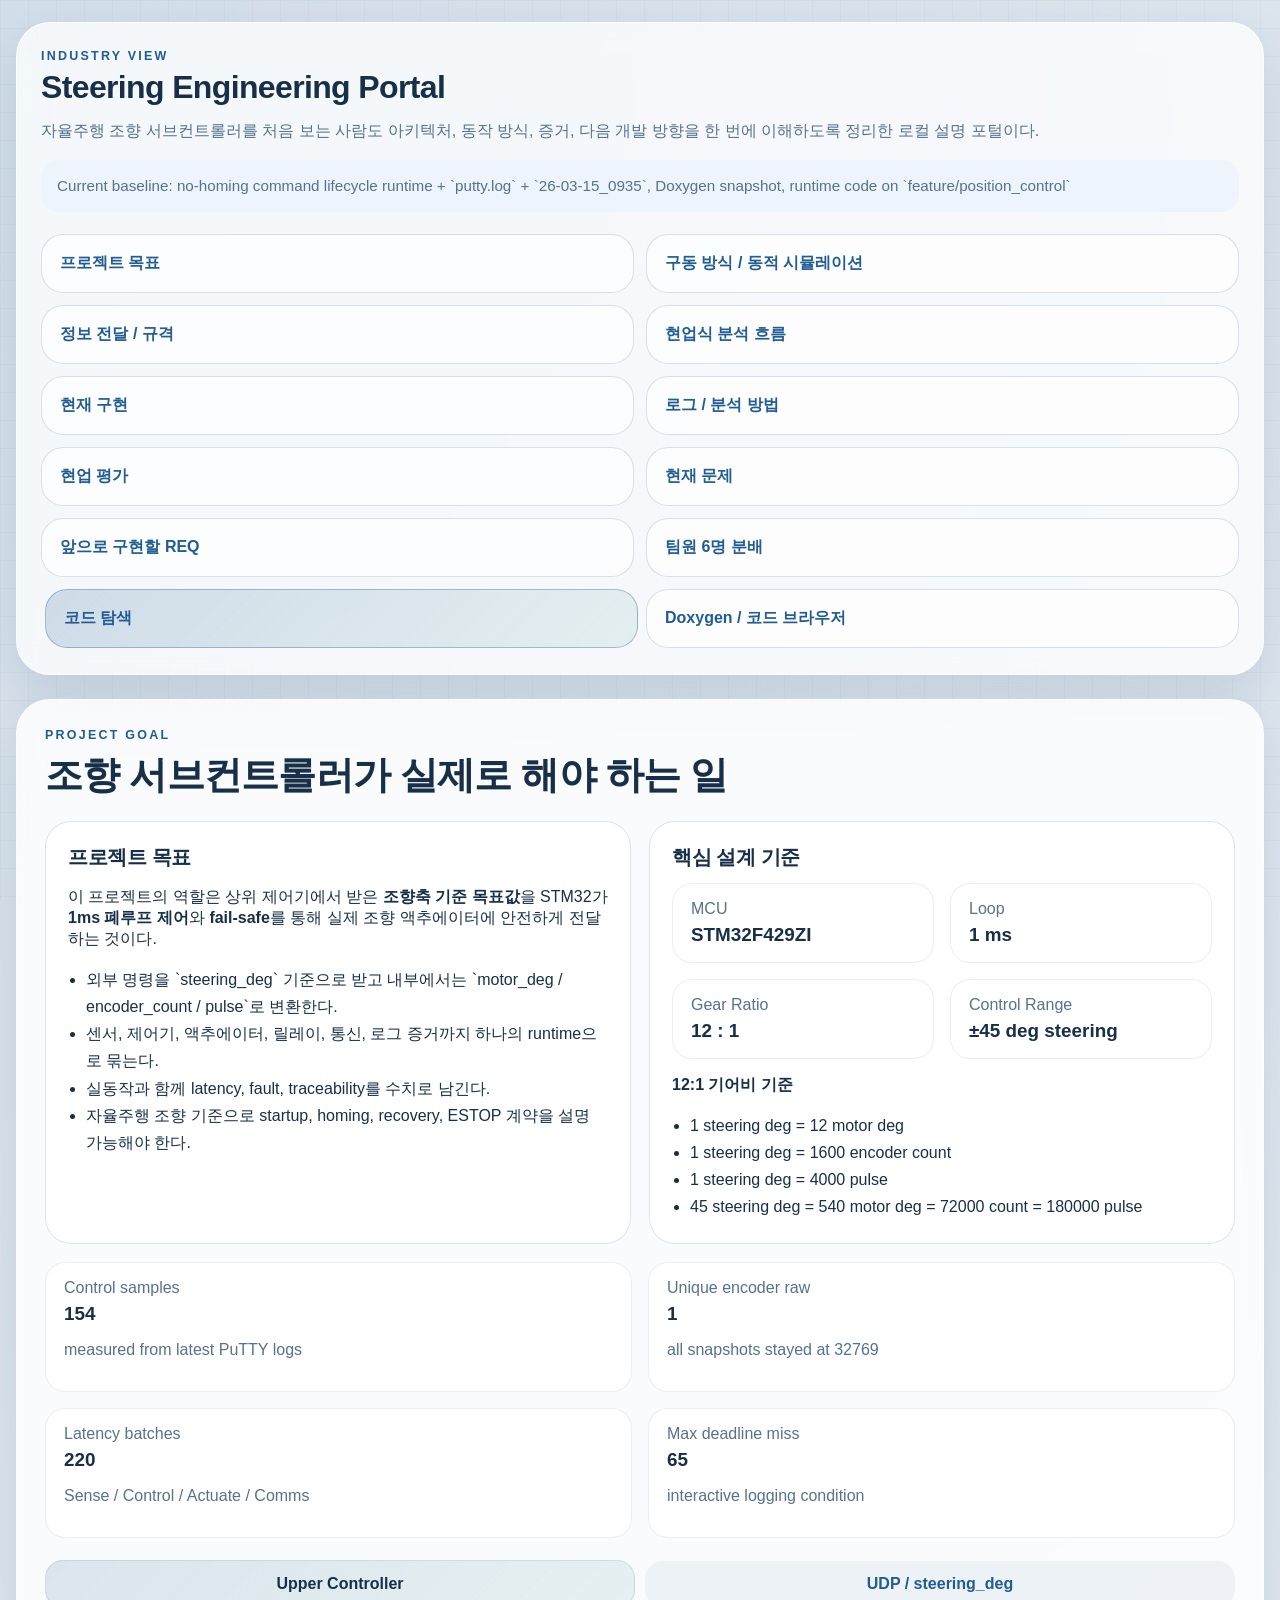
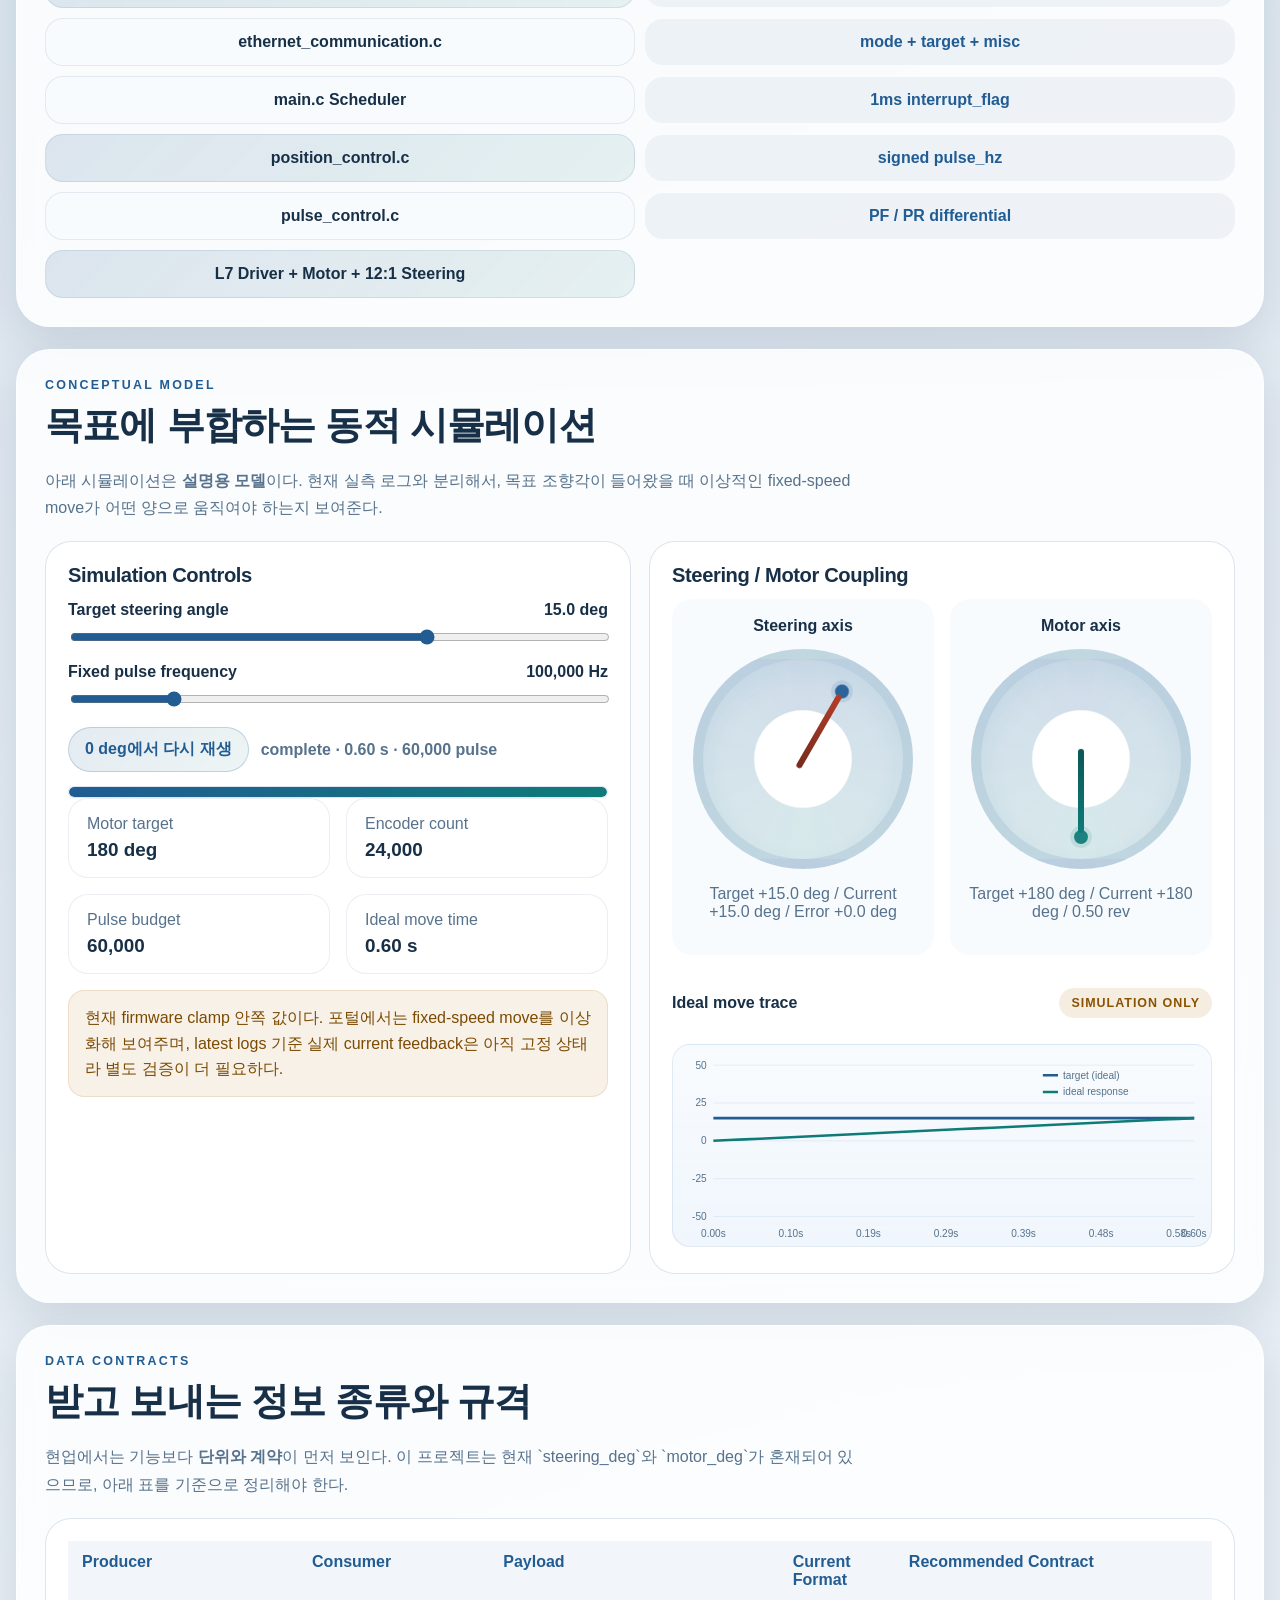
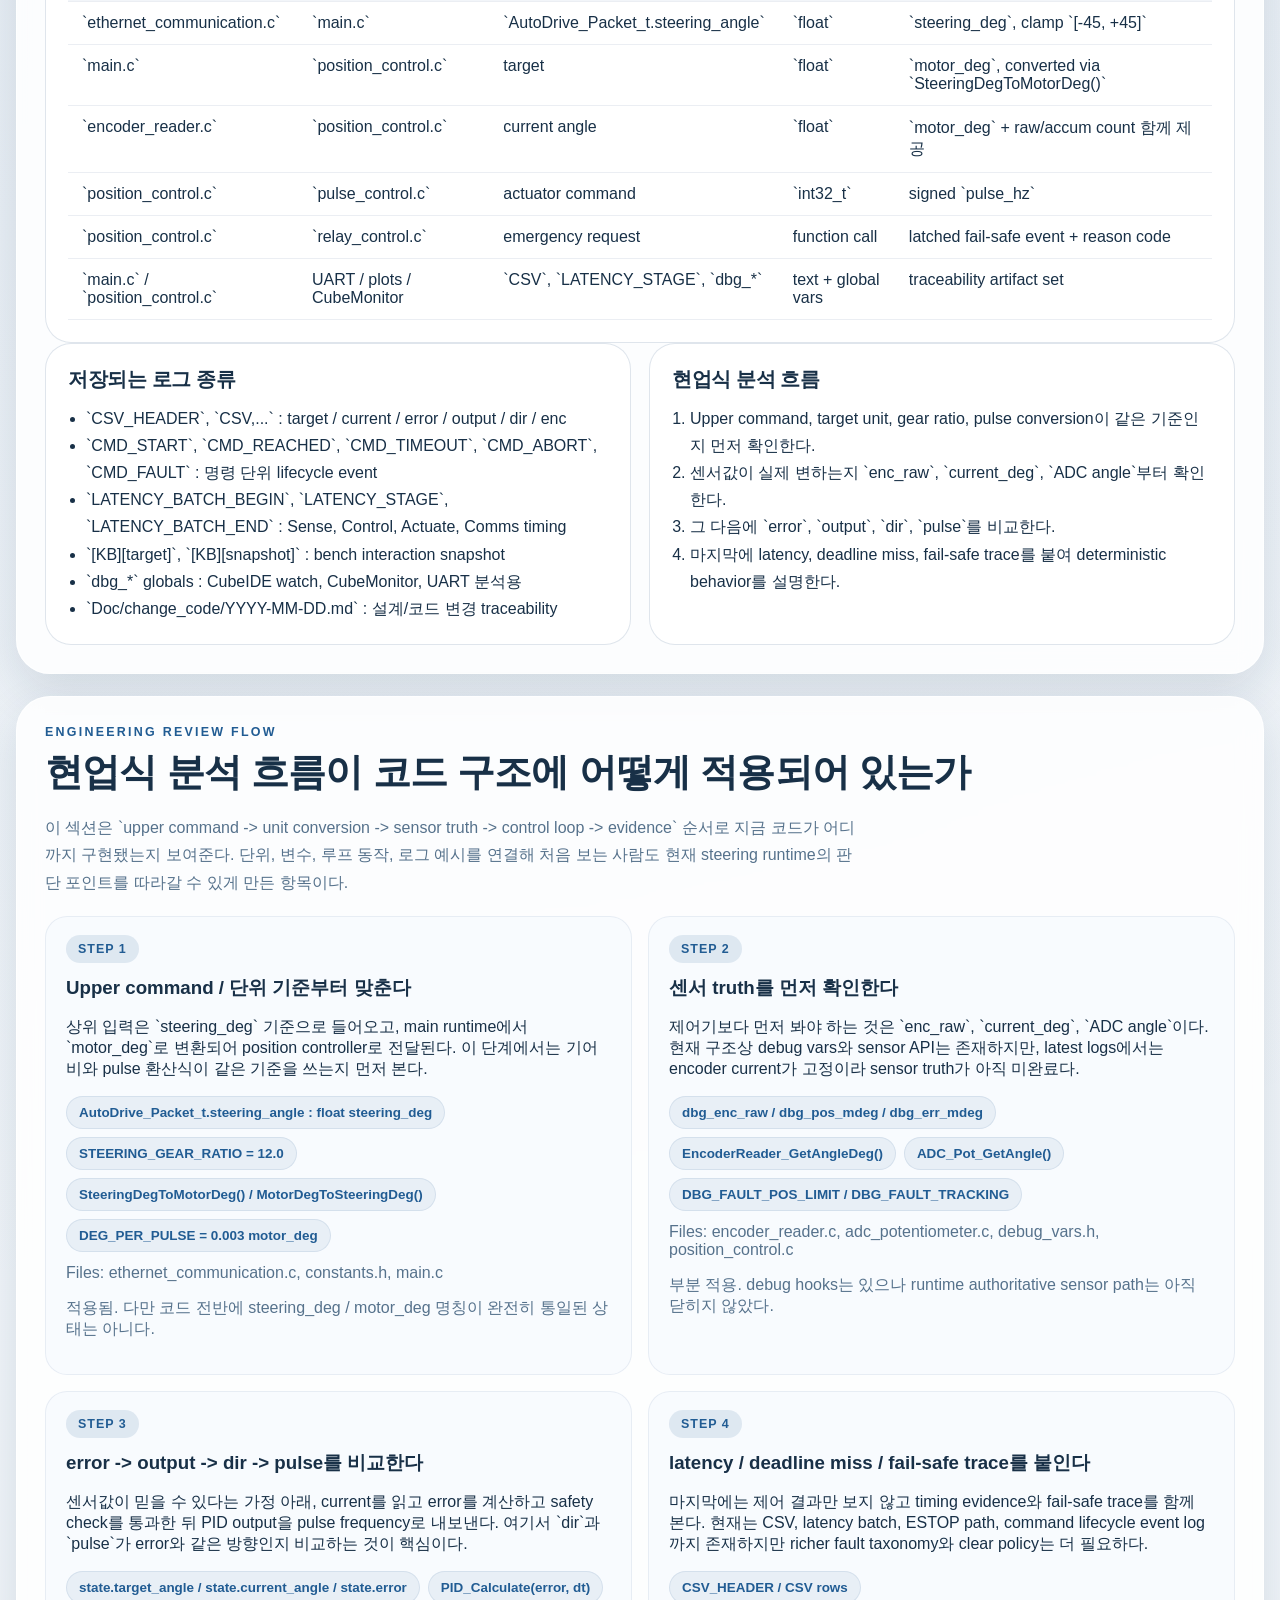
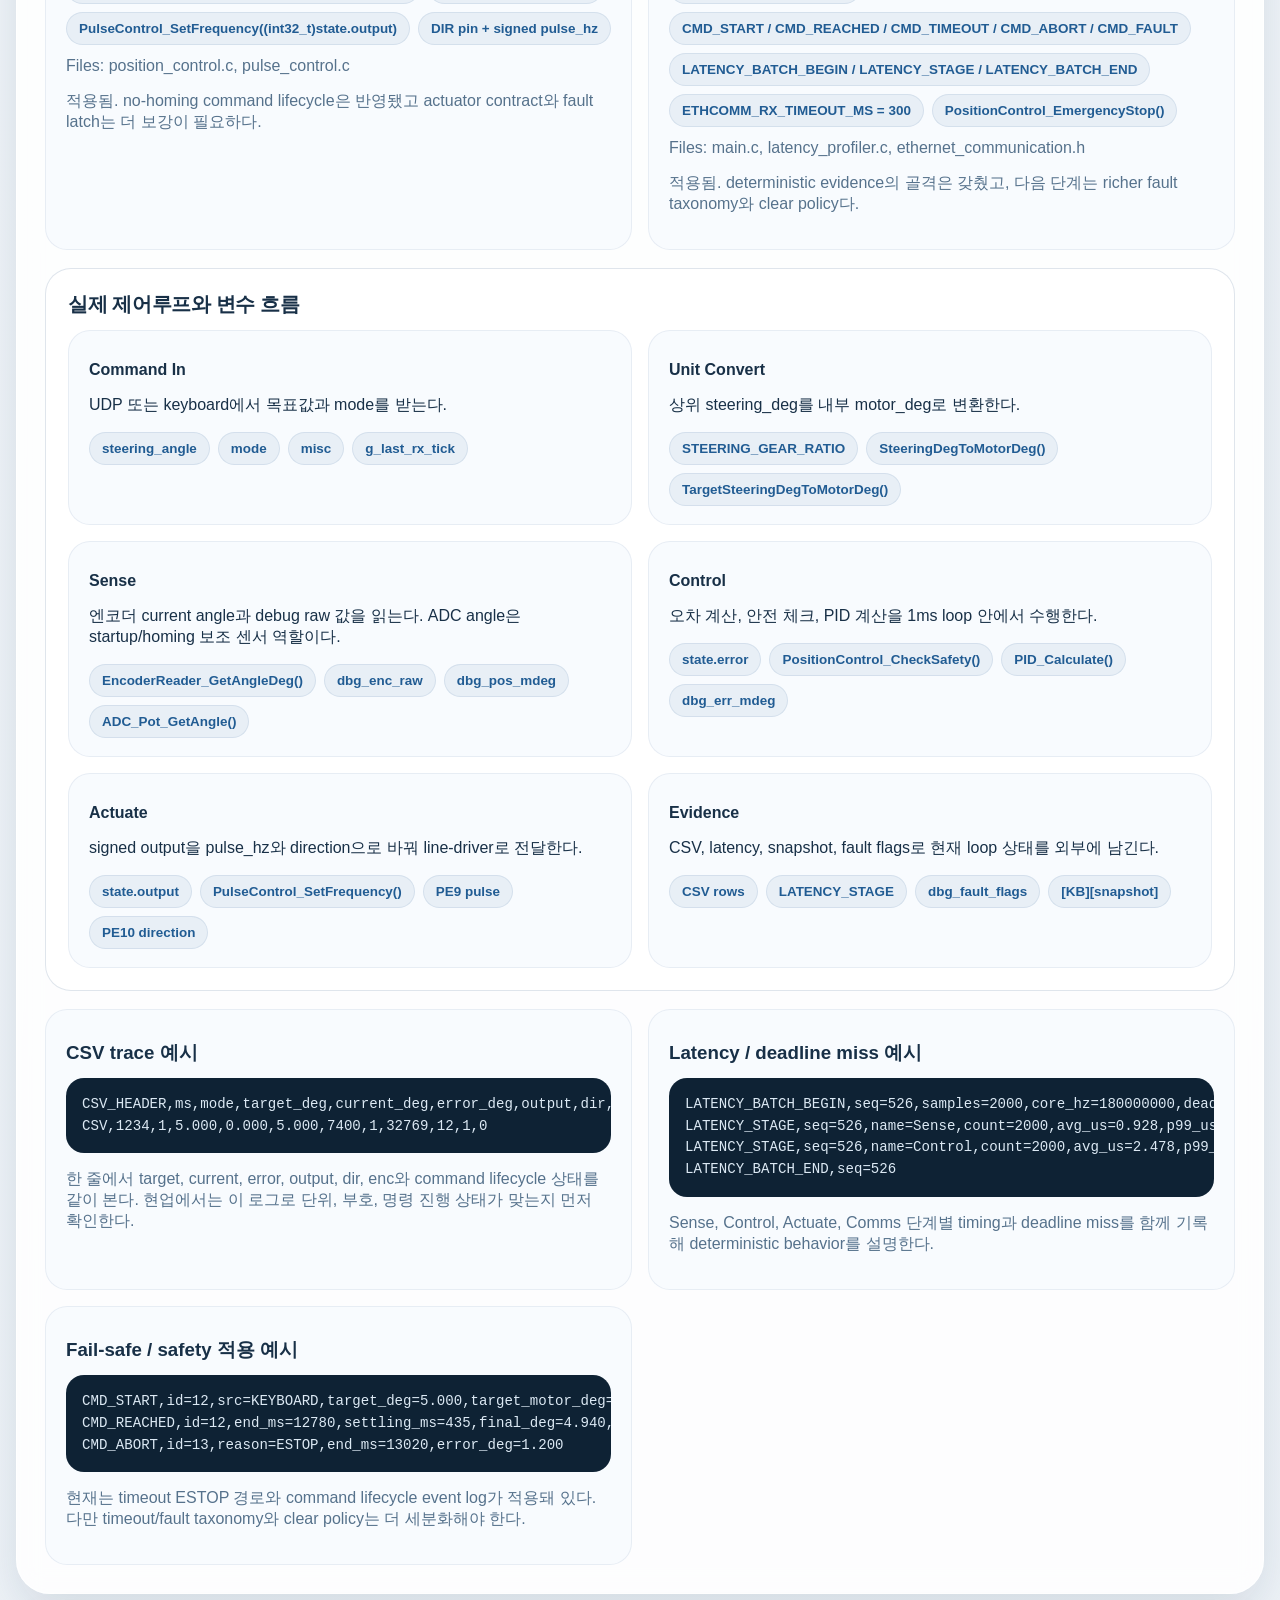
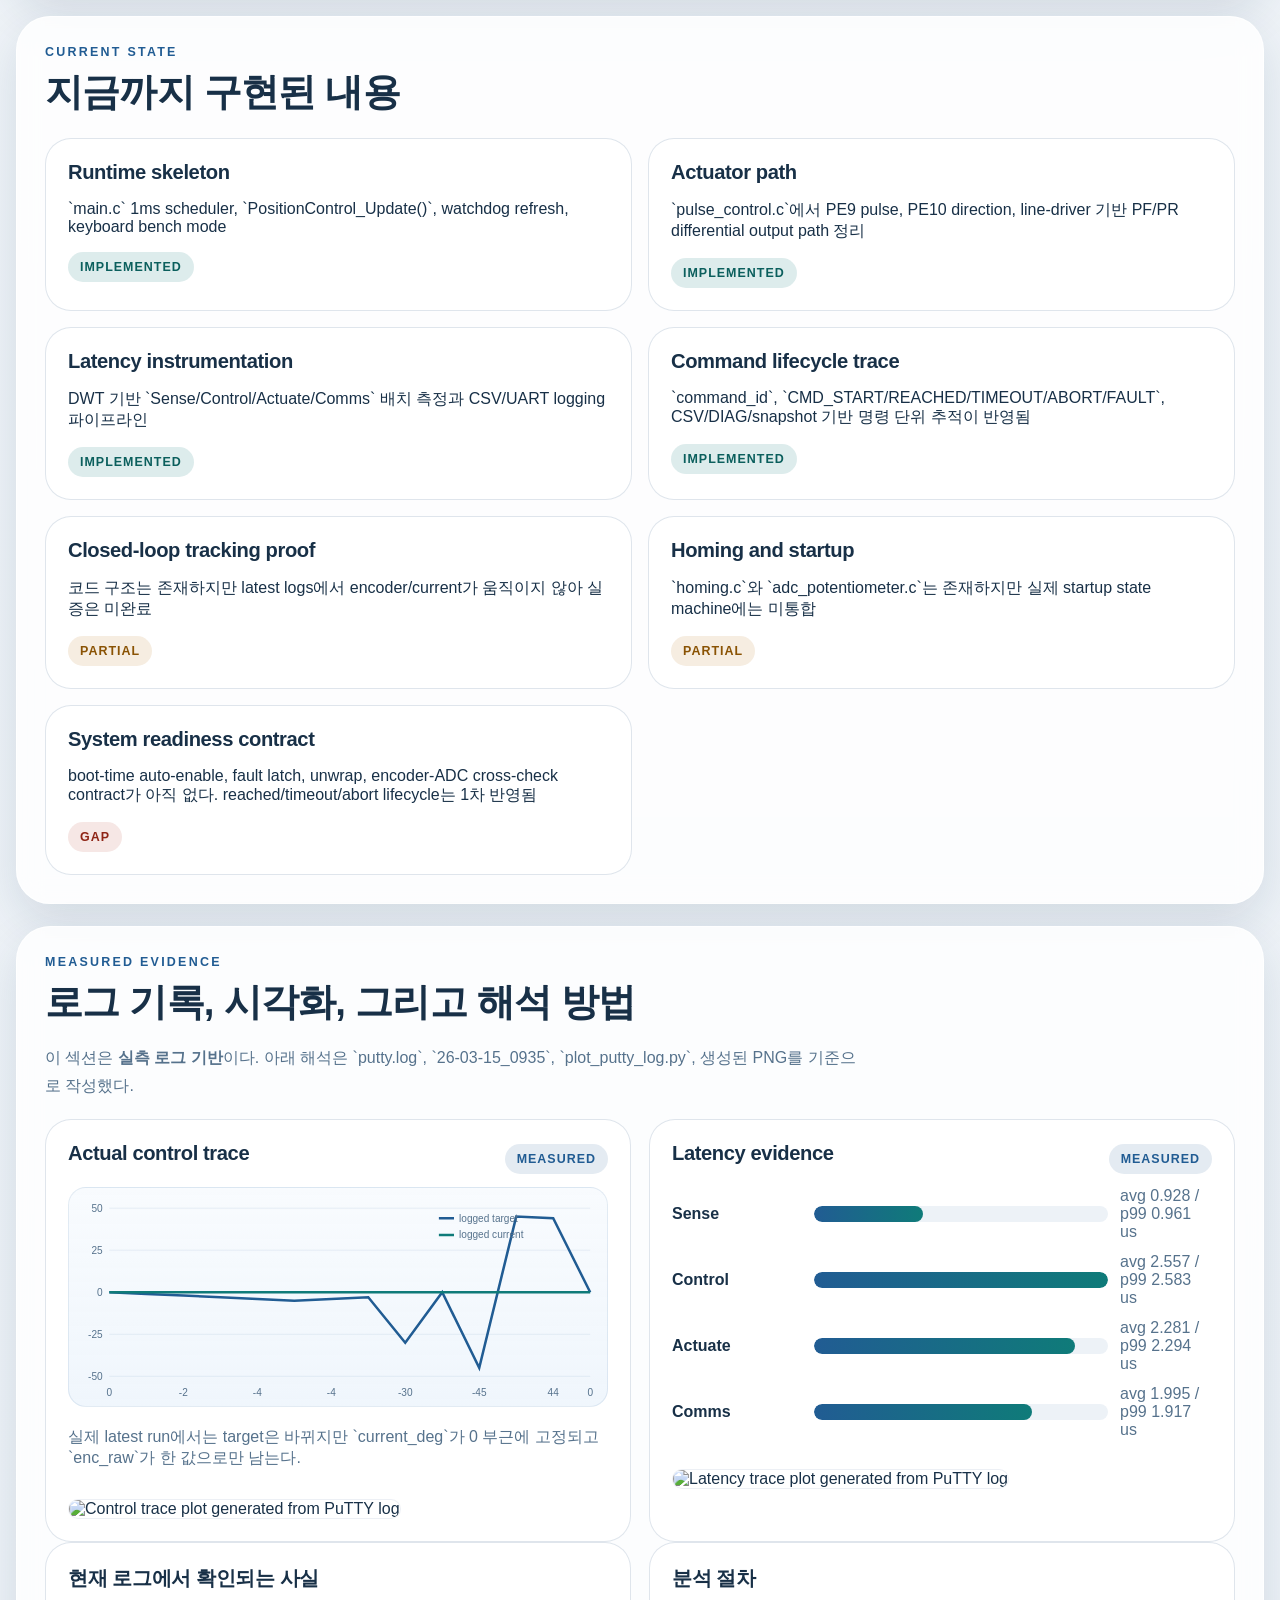
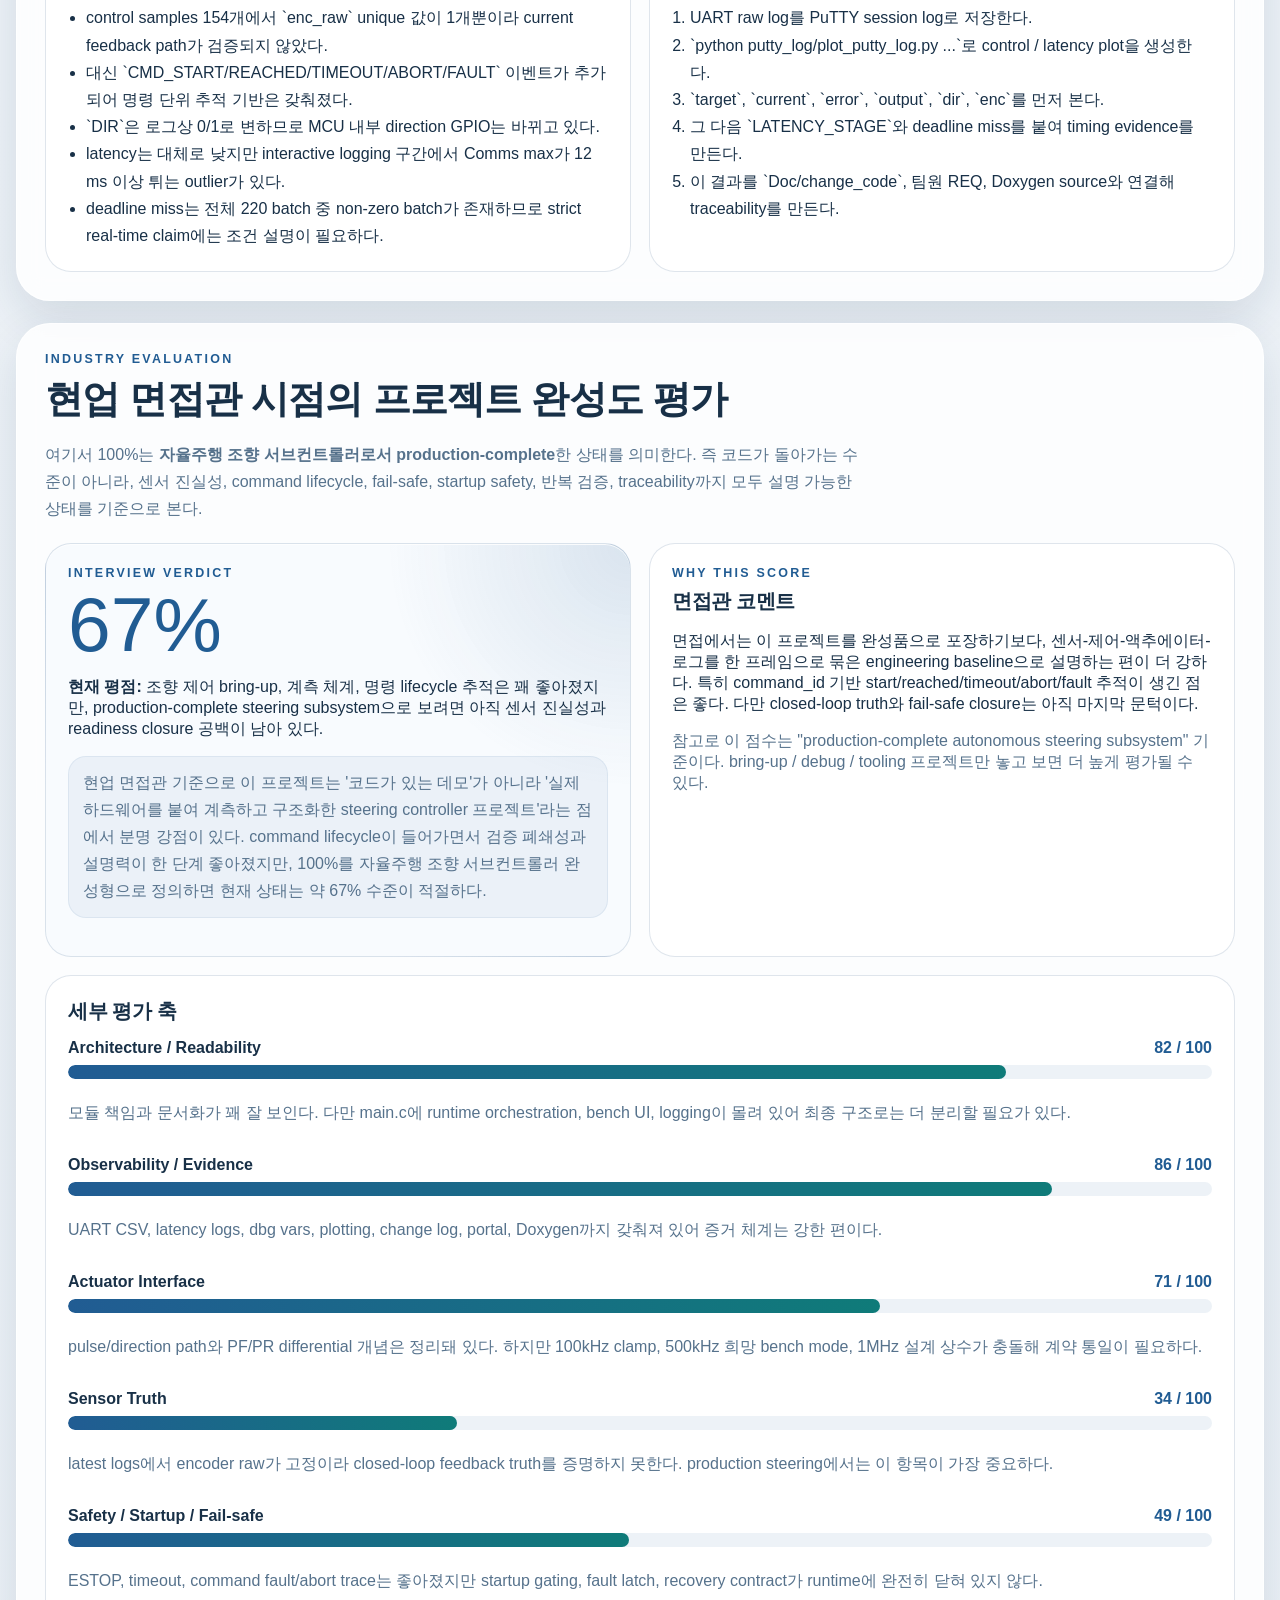
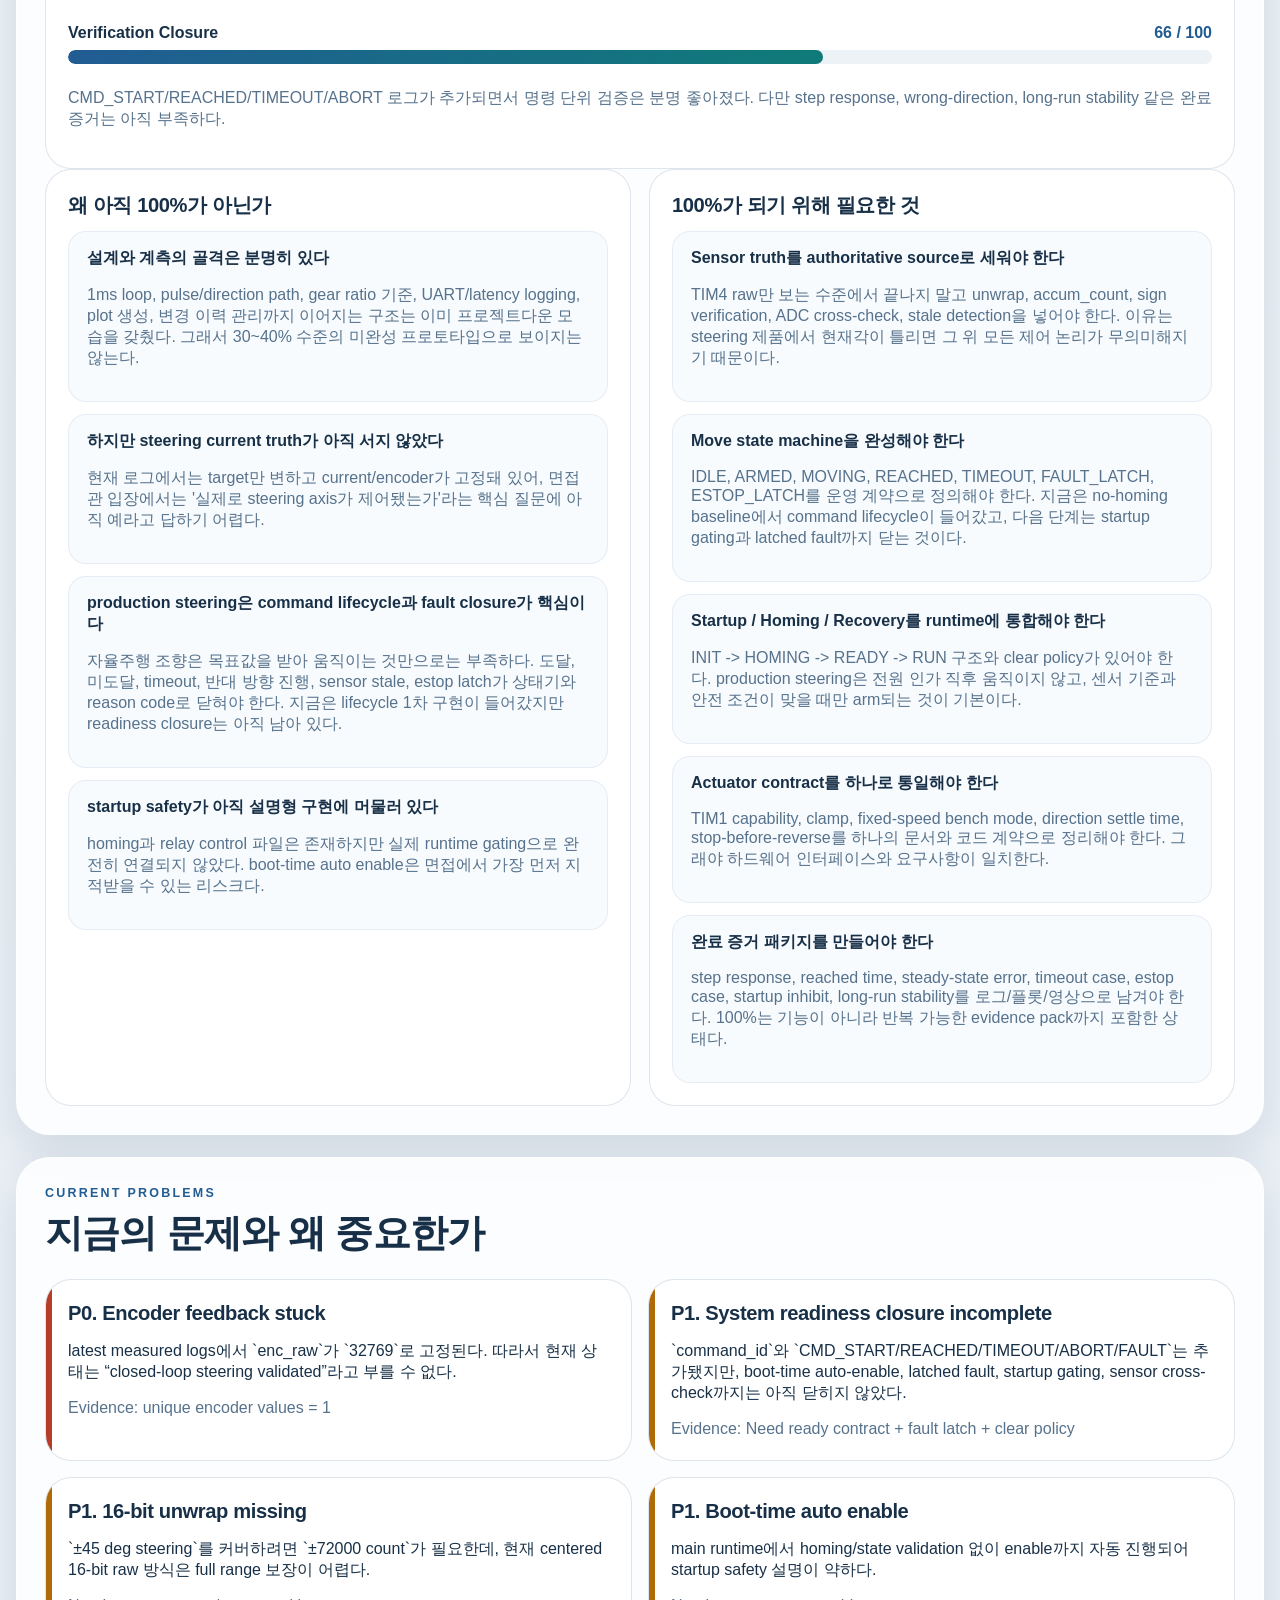
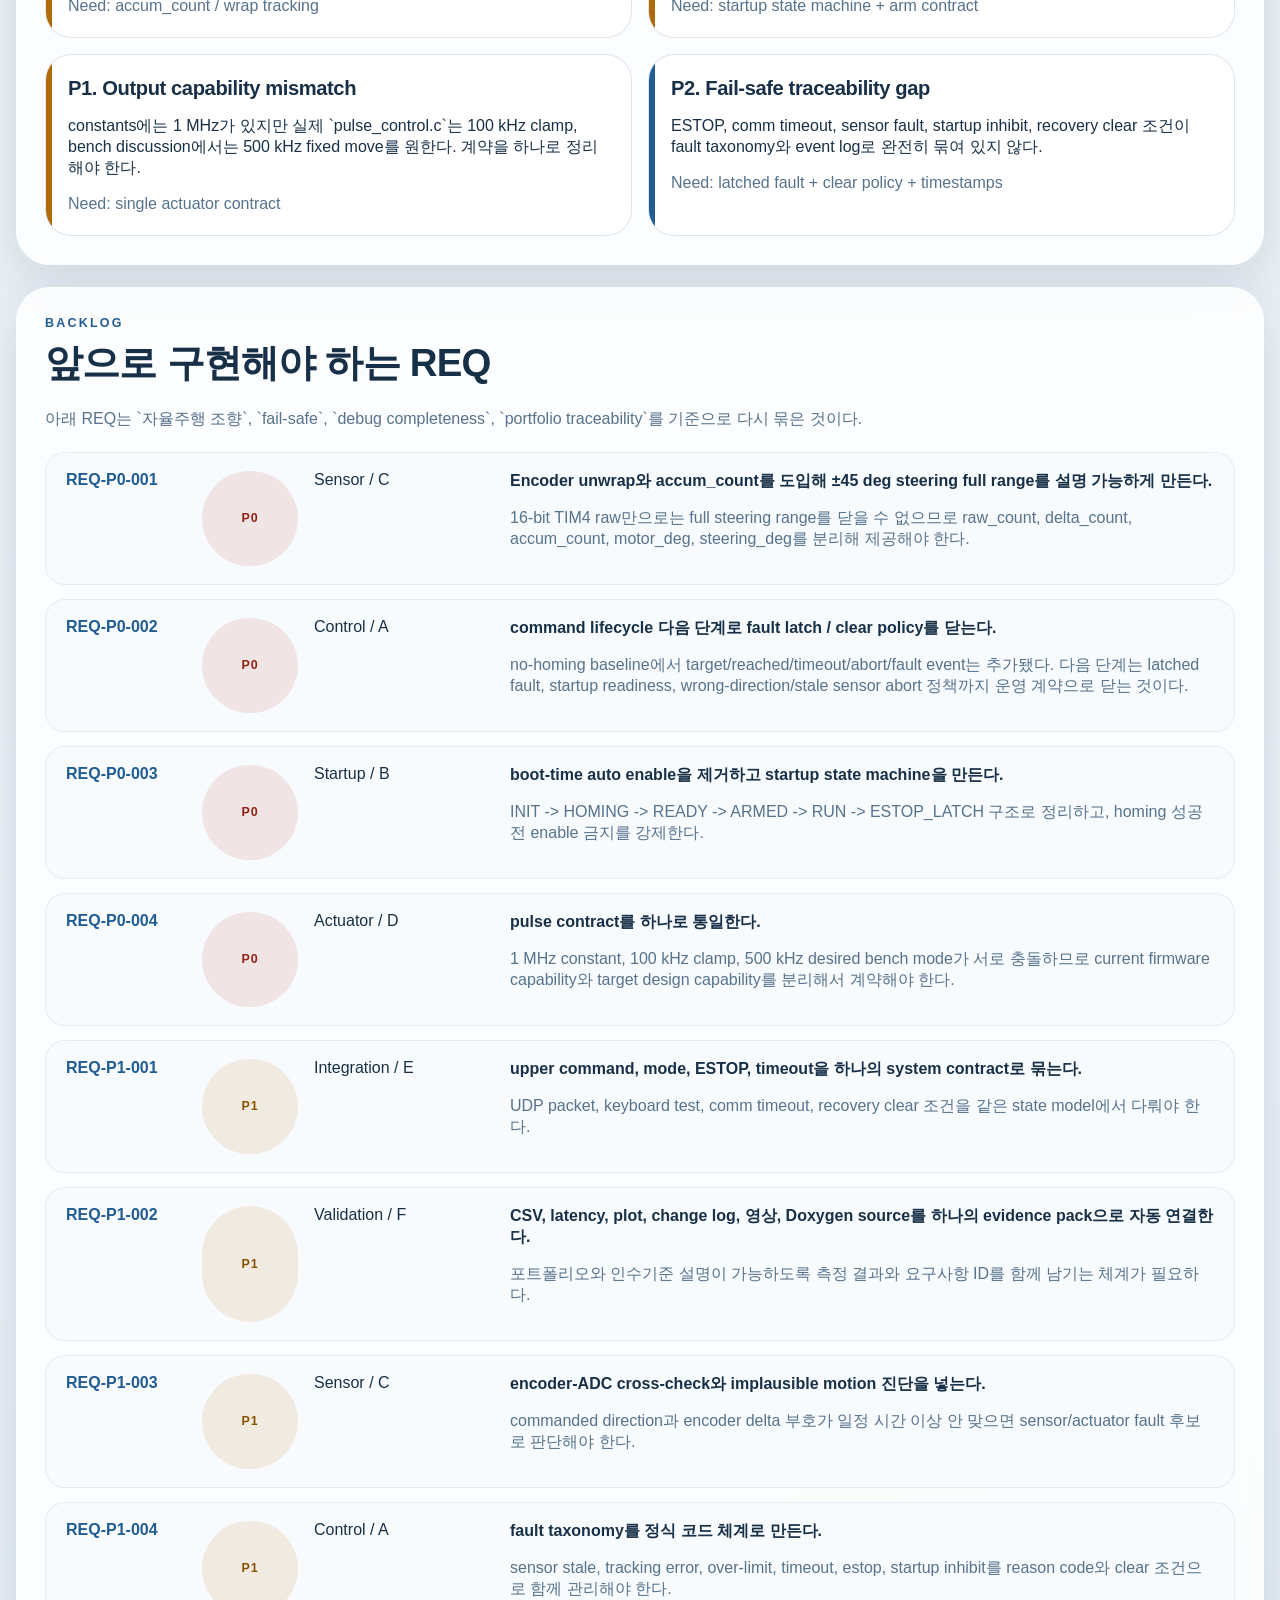
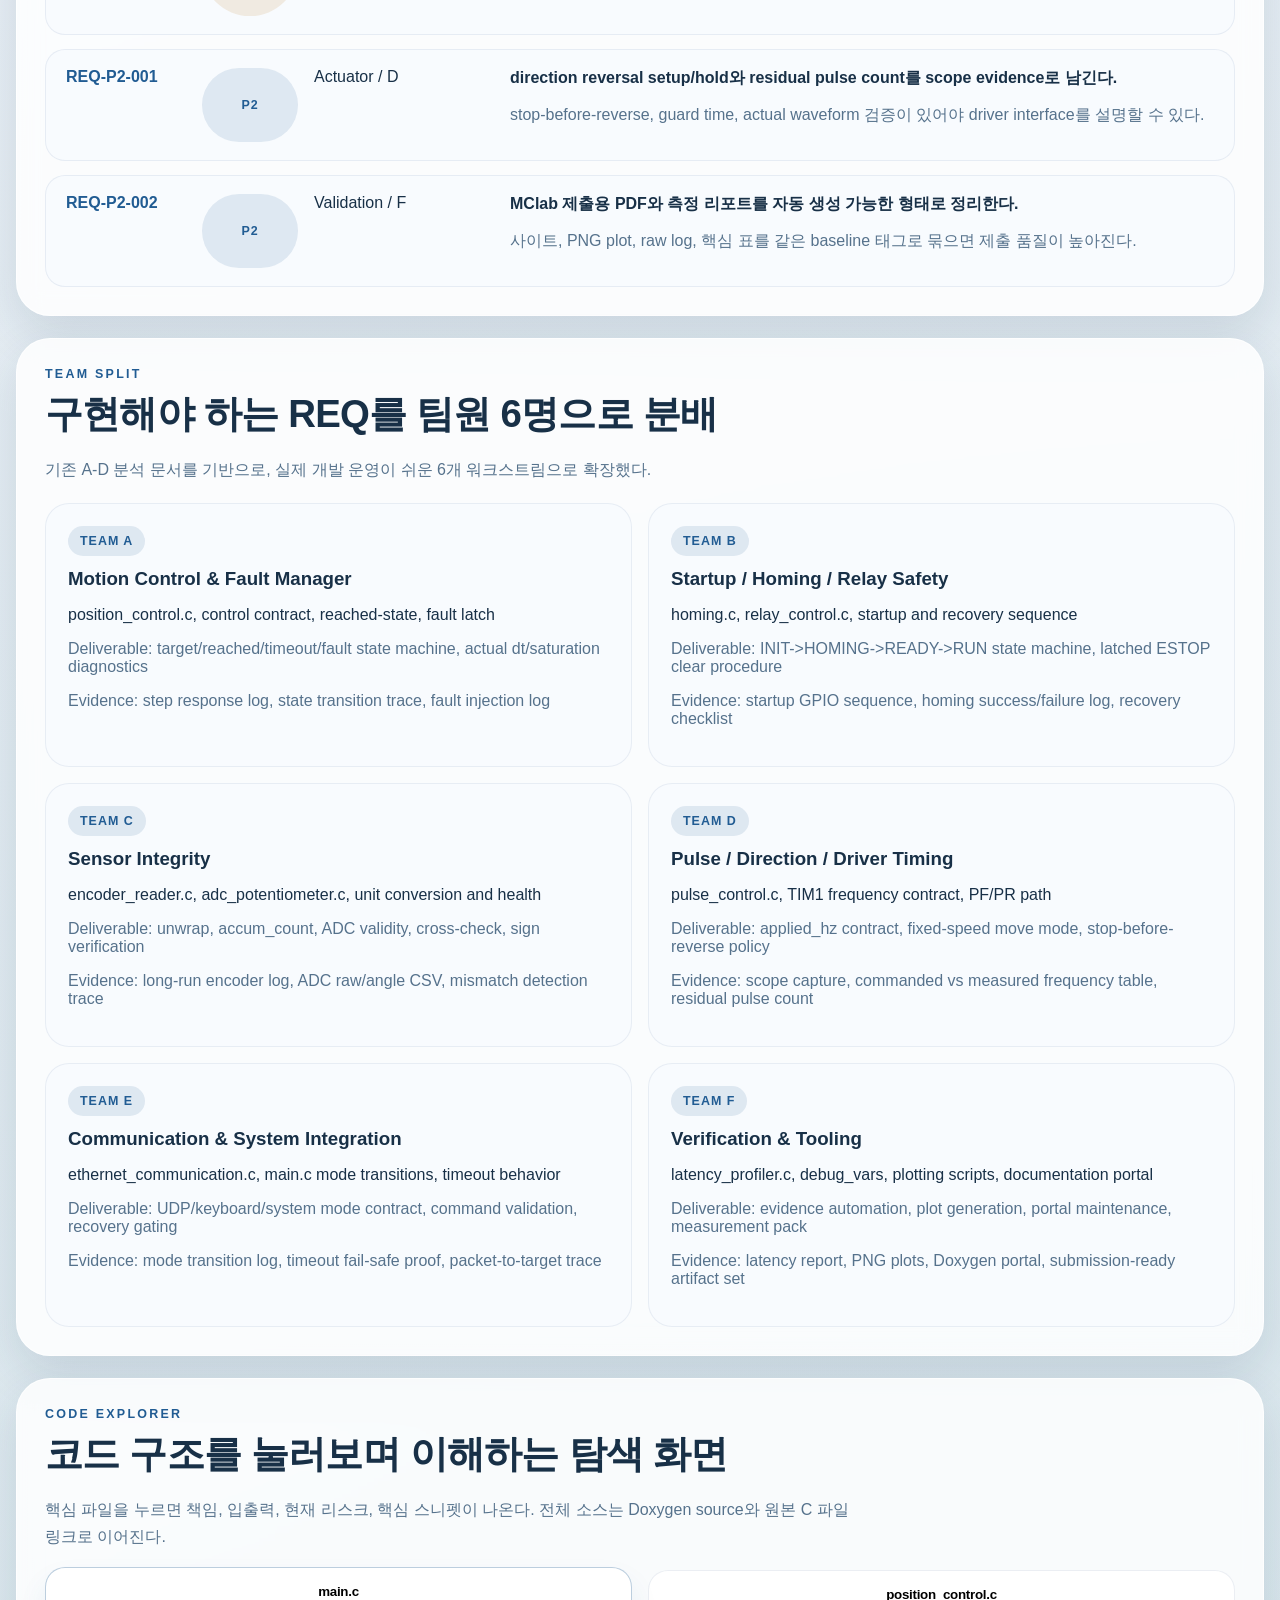
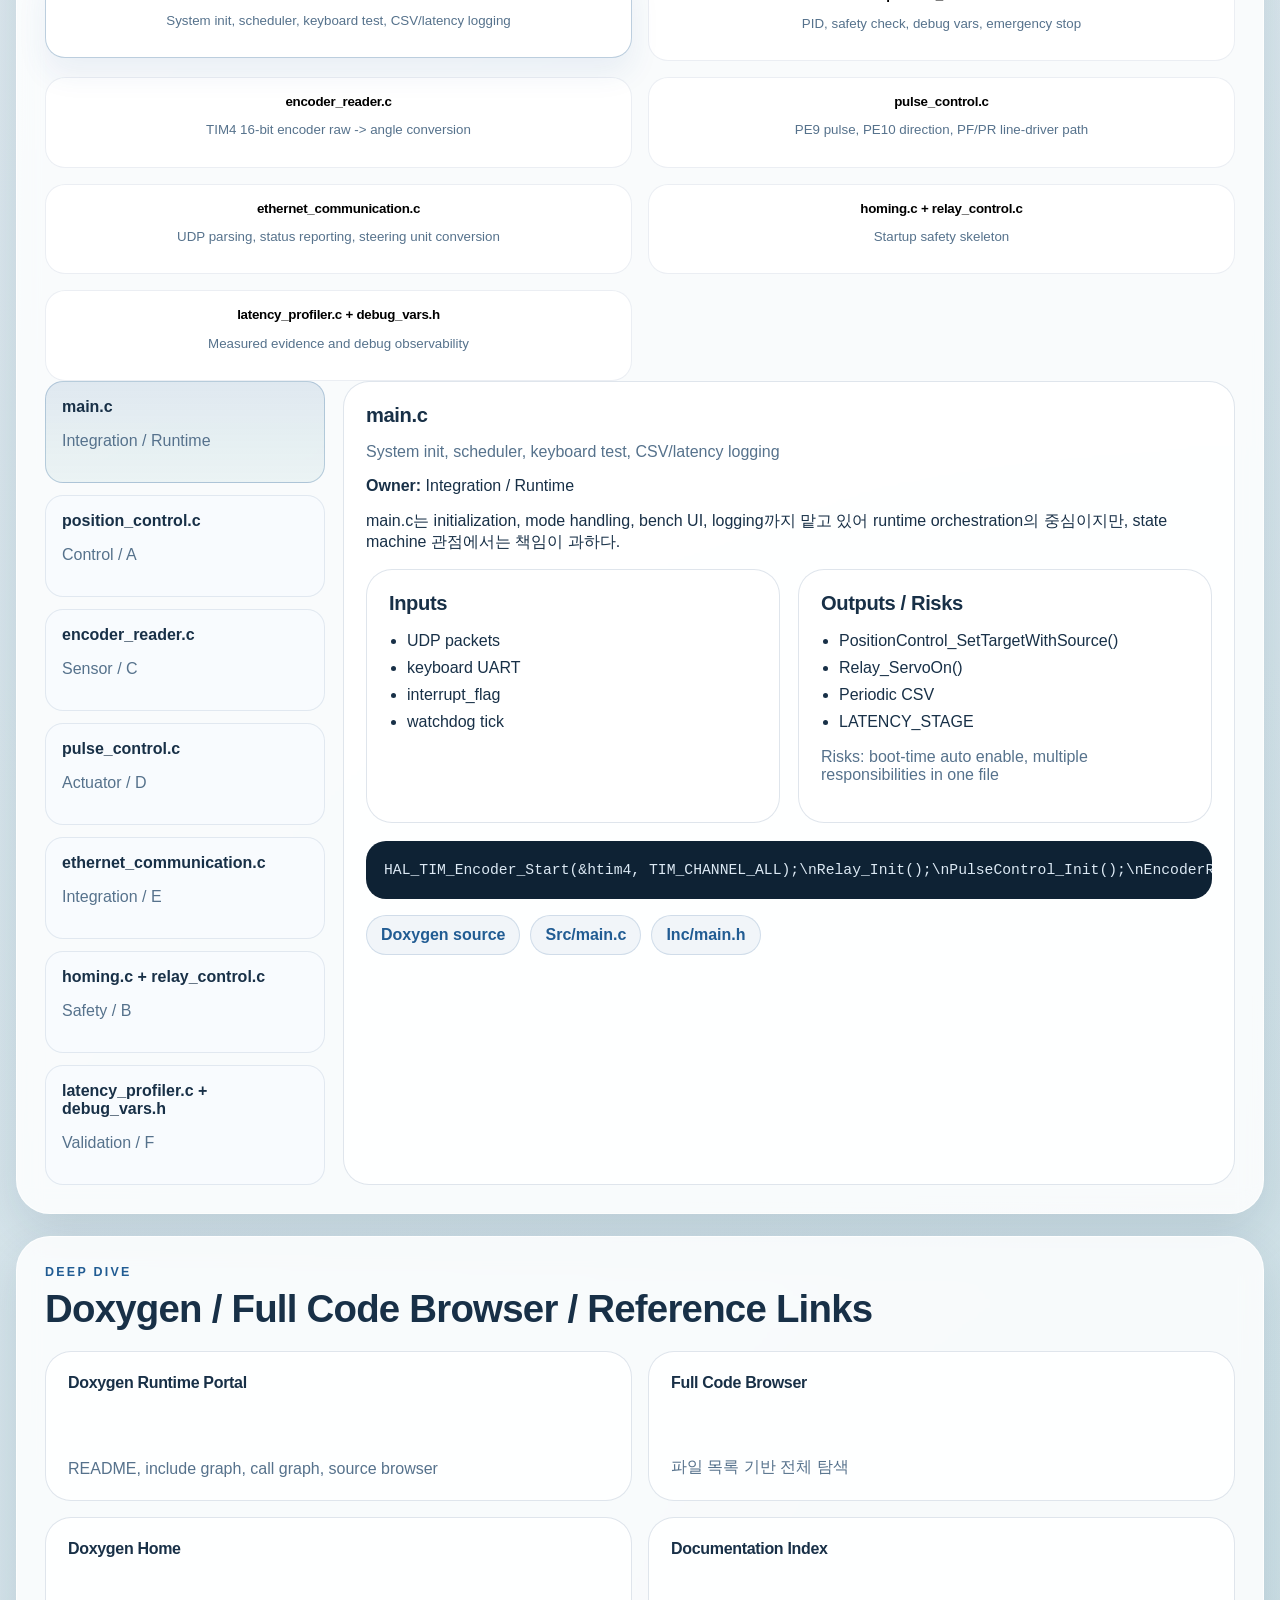
==== docs/steering_portal/index.html @ 31cfae7e "add : steering_portal" ====
<!DOCTYPE html>
<html lang="ko">
<head>
  <meta charset="UTF-8">
  <meta name="viewport" content="width=device-width, initial-scale=1.0">
  <title>Steering Engineering Portal</title>
  <link rel="stylesheet" href="styles.css">
</head>
<body>
  <div class="page-shell">
    <aside class="side-nav">
      <div class="brand-block">
        <p class="eyebrow">Industry View</p>
        <h1>Steering Engineering Portal</h1>
        <p class="brand-copy">
          자율주행 조향 서브컨트롤러를 처음 보는 사람도
          아키텍처, 동작 방식, 증거, 다음 개발 방향을 한 번에 이해하도록 정리한 로컬 설명 포털이다.
        </p>
        <p class="baseline">
          Current baseline: no-homing command lifecycle runtime + `putty.log` + `26-03-15_0935`, Doxygen snapshot, runtime code on `feature/position_control`
        </p>
      </div>

      <nav class="nav-list">
        <button type="button" class="nav-link" data-target="overview">프로젝트 목표</button>
        <button type="button" class="nav-link" data-target="simulation">구동 방식 / 동적 시뮬레이션</button>
        <button type="button" class="nav-link" data-target="interfaces">정보 전달 / 규격</button>
        <button type="button" class="nav-link" data-target="analysisflow">현업식 분석 흐름</button>
        <button type="button" class="nav-link" data-target="implementation">현재 구현</button>
        <button type="button" class="nav-link" data-target="logs">로그 / 분석 방법</button>
        <button type="button" class="nav-link" data-target="evaluation">현업 평가</button>
        <button type="button" class="nav-link" data-target="issues">현재 문제</button>
        <button type="button" class="nav-link" data-target="reqs">앞으로 구현할 REQ</button>
        <button type="button" class="nav-link" data-target="team">팀원 6명 분배</button>
        <button type="button" class="nav-link" data-target="code">코드 탐색</button>
        <button type="button" class="nav-link" data-target="links">Doxygen / 코드 브라우저</button>
      </nav>
    </aside>

    <main class="content">
      <section id="overview" class="panel hero-panel">
        <div class="section-head">
          <p class="eyebrow">Project Goal</p>
          <h2>조향 서브컨트롤러가 실제로 해야 하는 일</h2>
        </div>

        <div class="hero-grid">
          <article class="hero-copy card">
            <h3>프로젝트 목표</h3>
            <p>
              이 프로젝트의 역할은 상위 제어기에서 받은 <strong>조향축 기준 목표값</strong>을
              STM32가 <strong>1ms 폐루프 제어</strong>와 <strong>fail-safe</strong>를 통해
              실제 조향 액추에이터에 안전하게 전달하는 것이다.
            </p>
            <ul class="check-list">
              <li>외부 명령을 `steering_deg` 기준으로 받고 내부에서는 `motor_deg / encoder_count / pulse`로 변환한다.</li>
              <li>센서, 제어기, 액추에이터, 릴레이, 통신, 로그 증거까지 하나의 runtime으로 묶는다.</li>
              <li>실동작과 함께 latency, fault, traceability를 수치로 남긴다.</li>
              <li>자율주행 조향 기준으로 startup, homing, recovery, ESTOP 계약을 설명 가능해야 한다.</li>
            </ul>
          </article>

          <article class="card spec-card">
            <h3>핵심 설계 기준</h3>
            <div class="metric-grid">
              <div class="metric-box">
                <span class="metric-label">MCU</span>
                <strong>STM32F429ZI</strong>
              </div>
              <div class="metric-box">
                <span class="metric-label">Loop</span>
                <strong>1 ms</strong>
              </div>
              <div class="metric-box">
                <span class="metric-label">Gear Ratio</span>
                <strong>12 : 1</strong>
              </div>
              <div class="metric-box">
                <span class="metric-label">Control Range</span>
                <strong>&plusmn;45 deg steering</strong>
              </div>
            </div>
            <div class="spec-note">
              <p><strong>12:1 기어비 기준</strong></p>
              <ul class="plain-list">
                <li>1 steering deg = 12 motor deg</li>
                <li>1 steering deg = 1600 encoder count</li>
                <li>1 steering deg = 4000 pulse</li>
                <li>45 steering deg = 540 motor deg = 72000 count = 180000 pulse</li>
              </ul>
            </div>
          </article>
        </div>

        <div class="kpi-strip" id="kpi-strip"></div>

        <div class="architecture-stack">
          <div class="flow-node accent">Upper Controller</div>
          <div class="flow-arrow">UDP / steering_deg</div>
          <div class="flow-node">ethernet_communication.c</div>
          <div class="flow-arrow">mode + target + misc</div>
          <div class="flow-node">main.c Scheduler</div>
          <div class="flow-arrow">1ms interrupt_flag</div>
          <div class="flow-node accent">position_control.c</div>
          <div class="flow-arrow">signed pulse_hz</div>
          <div class="flow-node">pulse_control.c</div>
          <div class="flow-arrow">PF / PR differential</div>
          <div class="flow-node accent">L7 Driver + Motor + 12:1 Steering</div>
        </div>
      </section>

      <section id="simulation" class="panel">
        <div class="section-head">
          <p class="eyebrow">Conceptual Model</p>
          <h2>목표에 부합하는 동적 시뮬레이션</h2>
          <p class="section-copy">
            아래 시뮬레이션은 <strong>설명용 모델</strong>이다. 현재 실측 로그와 분리해서,
            목표 조향각이 들어왔을 때 이상적인 fixed-speed move가 어떤 양으로 움직여야 하는지 보여준다.
          </p>
        </div>

        <div class="sim-layout">
          <article class="card controls-card">
            <h3>Simulation Controls</h3>

            <label class="control-label" for="target-slider">
              Target steering angle
              <span id="target-readout">15.0 deg</span>
            </label>
            <input id="target-slider" type="range" min="-45" max="45" step="1" value="15">

            <label class="control-label" for="freq-slider">
              Fixed pulse frequency
              <span id="freq-readout">100000 Hz</span>
            </label>
            <input id="freq-slider" type="range" min="10000" max="500000" step="5000" value="100000">

            <div class="sim-actions">
              <button type="button" id="replay-sim" class="sim-button">0 deg에서 다시 재생</button>
              <span id="sim-status" class="sim-status">standby</span>
            </div>

            <div class="sim-progress">
              <div id="sim-progress-fill" class="sim-progress-fill"></div>
            </div>

            <div class="metric-grid sim-metrics">
              <div class="metric-box">
                <span class="metric-label">Motor target</span>
                <strong id="motor-target-value">180 deg</strong>
              </div>
              <div class="metric-box">
                <span class="metric-label">Encoder count</span>
                <strong id="encoder-target-value">24000</strong>
              </div>
              <div class="metric-box">
                <span class="metric-label">Pulse budget</span>
                <strong id="pulse-target-value">60000</strong>
              </div>
              <div class="metric-box">
                <span class="metric-label">Ideal move time</span>
                <strong id="time-target-value">0.60 s</strong>
              </div>
            </div>

            <div class="status-banner" id="freq-status">
              현재 firmware clamp는 100000 Hz다. 100000 Hz 초과는 설계 목표일 뿐, 현재 코드로는 그대로 재현되지 않는다.
            </div>
          </article>

          <article class="card simulation-card">
            <h3>Steering / Motor Coupling</h3>
            <div class="dial-row">
              <div class="dial-card">
                <span class="dial-label">Steering axis</span>
                <div class="dial">
                  <div class="dial-target" id="steering-target-marker"></div>
                  <div class="dial-needle" id="steering-needle"></div>
                </div>
                <p id="steering-caption" class="dial-caption">Target +15 deg / Current 0 deg</p>
              </div>
              <div class="dial-card">
                <span class="dial-label">Motor axis</span>
                <div class="dial motor-dial">
                  <div class="dial-target motor-target" id="motor-target-marker"></div>
                  <div class="dial-needle motor-needle" id="motor-needle"></div>
                </div>
                <p id="motor-caption" class="dial-caption">Target +180 deg / Current 0 deg</p>
              </div>
            </div>

            <div class="trace-area">
              <div class="trace-header">
                <h4>Ideal move trace</h4>
                <span class="trace-badge">simulation only</span>
              </div>
              <svg id="ideal-trace" viewBox="0 0 640 240" class="trace-svg" aria-label="Ideal steering response chart"></svg>
            </div>
          </article>
        </div>
      </section>

      <section id="interfaces" class="panel">
        <div class="section-head">
          <p class="eyebrow">Data Contracts</p>
          <h2>받고 보내는 정보 종류와 규격</h2>
          <p class="section-copy">
            현업에서는 기능보다 <strong>단위와 계약</strong>이 먼저 보인다. 이 프로젝트는 현재
            `steering_deg`와 `motor_deg`가 혼재되어 있으므로, 아래 표를 기준으로 정리해야 한다.
          </p>
        </div>

        <div class="table-card card">
          <table class="contract-table">
            <thead>
              <tr>
                <th>Producer</th>
                <th>Consumer</th>
                <th>Payload</th>
                <th>Current Format</th>
                <th>Recommended Contract</th>
              </tr>
            </thead>
            <tbody>
              <tr>
                <td>`ethernet_communication.c`</td>
                <td>`main.c`</td>
                <td>`AutoDrive_Packet_t.steering_angle`</td>
                <td>`float`</td>
                <td>`steering_deg`, clamp `[-45, +45]`</td>
              </tr>
              <tr>
                <td>`main.c`</td>
                <td>`position_control.c`</td>
                <td>target</td>
                <td>`float`</td>
                <td>`motor_deg`, converted via `SteeringDegToMotorDeg()`</td>
              </tr>
              <tr>
                <td>`encoder_reader.c`</td>
                <td>`position_control.c`</td>
                <td>current angle</td>
                <td>`float`</td>
                <td>`motor_deg` + raw/accum count 함께 제공</td>
              </tr>
              <tr>
                <td>`position_control.c`</td>
                <td>`pulse_control.c`</td>
                <td>actuator command</td>
                <td>`int32_t`</td>
                <td>signed `pulse_hz`</td>
              </tr>
              <tr>
                <td>`position_control.c`</td>
                <td>`relay_control.c`</td>
                <td>emergency request</td>
                <td>function call</td>
                <td>latched fail-safe event + reason code</td>
              </tr>
              <tr>
                <td>`main.c` / `position_control.c`</td>
                <td>UART / plots / CubeMonitor</td>
                <td>`CSV`, `LATENCY_STAGE`, `dbg_*`</td>
                <td>text + global vars</td>
                <td>traceability artifact set</td>
              </tr>
            </tbody>
          </table>
        </div>

        <div class="dual-grid">
          <article class="card">
            <h3>저장되는 로그 종류</h3>
            <ul class="plain-list">
              <li>`CSV_HEADER`, `CSV,...` : target / current / error / output / dir / enc</li>
              <li>`CMD_START`, `CMD_REACHED`, `CMD_TIMEOUT`, `CMD_ABORT`, `CMD_FAULT` : 명령 단위 lifecycle event</li>
              <li>`LATENCY_BATCH_BEGIN`, `LATENCY_STAGE`, `LATENCY_BATCH_END` : Sense, Control, Actuate, Comms timing</li>
              <li>`[KB][target]`, `[KB][snapshot]` : bench interaction snapshot</li>
              <li>`dbg_*` globals : CubeIDE watch, CubeMonitor, UART 분석용</li>
              <li>`Doc/change_code/YYYY-MM-DD.md` : 설계/코드 변경 traceability</li>
            </ul>
          </article>

          <article class="card">
            <h3>현업식 분석 흐름</h3>
            <ol class="number-list">
              <li>Upper command, target unit, gear ratio, pulse conversion이 같은 기준인지 먼저 확인한다.</li>
              <li>센서값이 실제 변하는지 `enc_raw`, `current_deg`, `ADC angle`부터 확인한다.</li>
              <li>그 다음에 `error`, `output`, `dir`, `pulse`를 비교한다.</li>
              <li>마지막에 latency, deadline miss, fail-safe trace를 붙여 deterministic behavior를 설명한다.</li>
            </ol>
          </article>
        </div>
      </section>

      <section id="analysisflow" class="panel">
        <div class="section-head">
          <p class="eyebrow">Engineering Review Flow</p>
          <h2>현업식 분석 흐름이 코드 구조에 어떻게 적용되어 있는가</h2>
          <p class="section-copy">
            이 섹션은 `upper command -> unit conversion -> sensor truth -> control loop -> evidence` 순서로
            지금 코드가 어디까지 구현됐는지 보여준다. 단위, 변수, 루프 동작, 로그 예시를 연결해
            처음 보는 사람도 현재 steering runtime의 판단 포인트를 따라갈 수 있게 만든 항목이다.
          </p>
        </div>

        <div id="analysis-step-grid" class="analysis-step-grid"></div>

        <article class="card analysis-loop-card">
          <h3>실제 제어루프와 변수 흐름</h3>
          <div id="analysis-loop-view" class="analysis-loop-view"></div>
        </article>

        <div id="analysis-log-grid" class="analysis-log-grid"></div>
      </section>

      <section id="implementation" class="panel">
        <div class="section-head">
          <p class="eyebrow">Current State</p>
          <h2>지금까지 구현된 내용</h2>
        </div>

        <div class="status-grid">
          <article class="status-card done">
            <h3>Runtime skeleton</h3>
            <p>`main.c` 1ms scheduler, `PositionControl_Update()`, watchdog refresh, keyboard bench mode</p>
            <span class="state-tag">implemented</span>
          </article>
          <article class="status-card done">
            <h3>Actuator path</h3>
            <p>`pulse_control.c`에서 PE9 pulse, PE10 direction, line-driver 기반 PF/PR differential output path 정리</p>
            <span class="state-tag">implemented</span>
          </article>
          <article class="status-card done">
            <h3>Latency instrumentation</h3>
            <p>DWT 기반 `Sense/Control/Actuate/Comms` 배치 측정과 CSV/UART logging 파이프라인</p>
            <span class="state-tag">implemented</span>
          </article>
          <article class="status-card done">
            <h3>Command lifecycle trace</h3>
            <p>`command_id`, `CMD_START/REACHED/TIMEOUT/ABORT/FAULT`, CSV/DIAG/snapshot 기반 명령 단위 추적이 반영됨</p>
            <span class="state-tag">implemented</span>
          </article>
          <article class="status-card partial">
            <h3>Closed-loop tracking proof</h3>
            <p>코드 구조는 존재하지만 latest logs에서 encoder/current가 움직이지 않아 실증은 미완료</p>
            <span class="state-tag">partial</span>
          </article>
          <article class="status-card partial">
            <h3>Homing and startup</h3>
            <p>`homing.c`와 `adc_potentiometer.c`는 존재하지만 실제 startup state machine에는 미통합</p>
            <span class="state-tag">partial</span>
          </article>
          <article class="status-card risk">
            <h3>System readiness contract</h3>
            <p>boot-time auto-enable, fault latch, unwrap, encoder-ADC cross-check contract가 아직 없다. reached/timeout/abort lifecycle는 1차 반영됨</p>
            <span class="state-tag">gap</span>
          </article>
        </div>
      </section>

      <section id="logs" class="panel">
        <div class="section-head">
          <p class="eyebrow">Measured Evidence</p>
          <h2>로그 기록, 시각화, 그리고 해석 방법</h2>
          <p class="section-copy">
            이 섹션은 <strong>실측 로그 기반</strong>이다. 아래 해석은 `putty.log`, `26-03-15_0935`,
            `plot_putty_log.py`, 생성된 PNG를 기준으로 작성했다.
          </p>
        </div>

        <div class="dual-grid">
          <article class="card">
            <div class="trace-header">
              <h3>Actual control trace</h3>
              <span class="trace-badge measured">measured</span>
            </div>
            <svg id="actual-trace" viewBox="0 0 640 260" class="trace-svg" aria-label="Measured steering response chart"></svg>
            <p class="caption">
              실제 latest run에서는 target은 바뀌지만 `current_deg`가 0 부근에 고정되고 `enc_raw`가 한 값으로만 남는다.
            </p>
            <img class="plot-image" src="../../putty_log/plots/control_trace.png" alt="Control trace plot generated from PuTTY log">
          </article>

          <article class="card">
            <div class="trace-header">
              <h3>Latency evidence</h3>
              <span class="trace-badge measured">measured</span>
            </div>
            <div id="latency-bars" class="latency-bars"></div>
            <img class="plot-image" src="../../putty_log/plots/latency_trace.png" alt="Latency trace plot generated from PuTTY log">
          </article>
        </div>

        <div class="dual-grid">
          <article class="card">
            <h3>현재 로그에서 확인되는 사실</h3>
            <ul class="plain-list">
              <li>control samples 154개에서 `enc_raw` unique 값이 1개뿐이라 current feedback path가 검증되지 않았다.</li>
              <li>대신 `CMD_START/REACHED/TIMEOUT/ABORT/FAULT` 이벤트가 추가되어 명령 단위 추적 기반은 갖춰졌다.</li>
              <li>`DIR`은 로그상 0/1로 변하므로 MCU 내부 direction GPIO는 바뀌고 있다.</li>
              <li>latency는 대체로 낮지만 interactive logging 구간에서 Comms max가 12 ms 이상 튀는 outlier가 있다.</li>
              <li>deadline miss는 전체 220 batch 중 non-zero batch가 존재하므로 strict real-time claim에는 조건 설명이 필요하다.</li>
            </ul>
          </article>

          <article class="card">
            <h3>분석 절차</h3>
            <ol class="number-list">
              <li>UART raw log를 PuTTY session log로 저장한다.</li>
              <li>`python putty_log/plot_putty_log.py ...`로 control / latency plot을 생성한다.</li>
              <li>`target`, `current`, `error`, `output`, `dir`, `enc`를 먼저 본다.</li>
              <li>그 다음 `LATENCY_STAGE`와 deadline miss를 붙여 timing evidence를 만든다.</li>
              <li>이 결과를 `Doc/change_code`, 팀원 REQ, Doxygen source와 연결해 traceability를 만든다.</li>
            </ol>
          </article>
        </div>
      </section>

      <section id="evaluation" class="panel">
        <div class="section-head">
          <p class="eyebrow">Industry Evaluation</p>
          <h2>현업 면접관 시점의 프로젝트 완성도 평가</h2>
          <p class="section-copy">
            여기서 100%는 <strong>자율주행 조향 서브컨트롤러로서 production-complete</strong>한 상태를 의미한다.
            즉 코드가 돌아가는 수준이 아니라, 센서 진실성, command lifecycle, fail-safe, startup safety, 반복 검증, traceability까지 모두 설명 가능한 상태를 기준으로 본다.
          </p>
        </div>

        <div class="dual-grid evaluation-grid">
          <article class="card score-card" id="evaluation-summary"></article>
          <article class="card" id="evaluation-interviewer"></article>
        </div>

        <article class="card">
          <h3>세부 평가 축</h3>
          <div id="evaluation-bars" class="evaluation-bars"></div>
        </article>

        <div class="dual-grid">
          <article class="card">
            <h3>왜 아직 100%가 아닌가</h3>
            <div id="evaluation-reasons" class="evaluation-list"></div>
          </article>
          <article class="card">
            <h3>100%가 되기 위해 필요한 것</h3>
            <div id="evaluation-to100" class="evaluation-list"></div>
          </article>
        </div>
      </section>

      <section id="issues" class="panel">
        <div class="section-head">
          <p class="eyebrow">Current Problems</p>
          <h2>지금의 문제와 왜 중요한가</h2>
        </div>

        <div class="issue-grid">
          <article class="issue-card critical">
            <h3>P0. Encoder feedback stuck</h3>
            <p>
              latest measured logs에서 `enc_raw`가 `32769`로 고정된다.
              따라서 현재 상태는 “closed-loop steering validated”라고 부를 수 없다.
            </p>
            <span class="evidence">Evidence: unique encoder values = 1</span>
          </article>

          <article class="issue-card warning">
            <h3>P1. System readiness closure incomplete</h3>
            <p>
              `command_id`와 `CMD_START/REACHED/TIMEOUT/ABORT/FAULT`는 추가됐지만,
              boot-time auto-enable, latched fault, startup gating, sensor cross-check까지는 아직 닫히지 않았다.
            </p>
            <span class="evidence">Evidence: Need ready contract + fault latch + clear policy</span>
          </article>

          <article class="issue-card warning">
            <h3>P1. 16-bit unwrap missing</h3>
            <p>
              `±45 deg steering`를 커버하려면 `±72000 count`가 필요한데,
              현재 centered 16-bit raw 방식은 full range 보장이 어렵다.
            </p>
            <span class="evidence">Need: accum_count / wrap tracking</span>
          </article>

          <article class="issue-card warning">
            <h3>P1. Boot-time auto enable</h3>
            <p>
              main runtime에서 homing/state validation 없이 enable까지 자동 진행되어
              startup safety 설명이 약하다.
            </p>
            <span class="evidence">Need: startup state machine + arm contract</span>
          </article>

          <article class="issue-card warning">
            <h3>P1. Output capability mismatch</h3>
            <p>
              constants에는 1 MHz가 있지만 실제 `pulse_control.c`는 100 kHz clamp,
              bench discussion에서는 500 kHz fixed move를 원한다. 계약을 하나로 정리해야 한다.
            </p>
            <span class="evidence">Need: single actuator contract</span>
          </article>

          <article class="issue-card advisory">
            <h3>P2. Fail-safe traceability gap</h3>
            <p>
              ESTOP, comm timeout, sensor fault, startup inhibit, recovery clear 조건이
              fault taxonomy와 event log로 완전히 묶여 있지 않다.
            </p>
            <span class="evidence">Need: latched fault + clear policy + timestamps</span>
          </article>
        </div>
      </section>

      <section id="reqs" class="panel">
        <div class="section-head">
          <p class="eyebrow">Backlog</p>
          <h2>앞으로 구현해야 하는 REQ</h2>
          <p class="section-copy">
            아래 REQ는 `자율주행 조향`, `fail-safe`, `debug completeness`, `portfolio traceability`를 기준으로 다시 묶은 것이다.
          </p>
        </div>
        <div id="req-table" class="req-table"></div>
      </section>

      <section id="team" class="panel">
        <div class="section-head">
          <p class="eyebrow">Team Split</p>
          <h2>구현해야 하는 REQ를 팀원 6명으로 분배</h2>
          <p class="section-copy">
            기존 A-D 분석 문서를 기반으로, 실제 개발 운영이 쉬운 6개 워크스트림으로 확장했다.
          </p>
        </div>
        <div id="team-grid" class="team-grid"></div>
      </section>

      <section id="code" class="panel">
        <div class="section-head">
          <p class="eyebrow">Code Explorer</p>
          <h2>코드 구조를 눌러보며 이해하는 탐색 화면</h2>
          <p class="section-copy">
            핵심 파일을 누르면 책임, 입출력, 현재 리스크, 핵심 스니펫이 나온다.
            전체 소스는 Doxygen source와 원본 C 파일 링크로 이어진다.
          </p>
        </div>

        <div class="module-map" id="module-map"></div>

        <div class="code-browser">
          <div class="module-list" id="module-list"></div>
          <article class="module-detail card" id="module-detail">
            <p>왼쪽에서 모듈을 선택하면 상세 정보가 표시된다.</p>
          </article>
        </div>
      </section>

      <section id="links" class="panel">
        <div class="section-head">
          <p class="eyebrow">Deep Dive</p>
          <h2>Doxygen / Full Code Browser / Reference Links</h2>
        </div>

        <div class="link-grid">
          <a class="link-card" href="../doxygen/html/index.html">
            <strong>Doxygen Runtime Portal</strong>
            <span>README, include graph, call graph, source browser</span>
          </a>
          <a class="link-card" href="../doxygen/html/files.html">
            <strong>Full Code Browser</strong>
            <span>파일 목록 기반 전체 탐색</span>
          </a>
          <a class="link-card" href="../doxygen/html/annotated.html">
            <strong>Doxygen Home</strong>
            <span>구조체와 타입 중심 탐색</span>
          </a>
          <a class="link-card" href="../README.md">
            <strong>Documentation Index</strong>
            <span>README, REQ, member docs, latency docs</span>
          </a>
        </div>
      </section>
    </main>
  </div>

  <script src="app.js"></script>
</body>
</html>
---- docs/steering_portal/styles.css ----
:root {
  --bg: #eef2f6;
  --paper: rgba(255, 255, 255, 0.88);
  --paper-strong: #ffffff;
  --line: rgba(33, 73, 122, 0.14);
  --ink: #183047;
  --muted: #56728c;
  --accent: #215c93;
  --accent-soft: #edf4fb;
  --teal: #0f7b79;
  --amber: #b06a08;
  --danger: #b53d2a;
  --shadow: 0 18px 48px rgba(18, 53, 84, 0.12);
}

* {
  box-sizing: border-box;
}

html {
  scroll-behavior: smooth;
}

body {
  margin: 0;
  color: var(--ink);
  font-family: "Trebuchet MS", "Segoe UI Variable Text", "Segoe UI", sans-serif;
  background:
    radial-gradient(circle at top left, rgba(33, 92, 147, 0.16), transparent 28%),
    radial-gradient(circle at bottom right, rgba(15, 123, 121, 0.12), transparent 24%),
    linear-gradient(180deg, #f4f7fa 0%, #e6edf4 100%);
  min-height: 100vh;
}

body::before {
  content: "";
  position: fixed;
  inset: 0;
  background-image:
    linear-gradient(rgba(33, 73, 122, 0.03) 1px, transparent 1px),
    linear-gradient(90deg, rgba(33, 73, 122, 0.03) 1px, transparent 1px);
  background-size: 28px 28px;
  pointer-events: none;
}

.page-shell {
  width: min(1520px, calc(100% - 32px));
  margin: 22px auto;
  display: grid;
  grid-template-columns: 320px minmax(0, 1fr);
  gap: 24px;
  position: relative;
  z-index: 1;
}

.side-nav {
  position: sticky;
  top: 18px;
  align-self: start;
  padding: 26px 24px;
  border-radius: 34px;
  background: rgba(255, 255, 255, 0.76);
  backdrop-filter: blur(14px);
  box-shadow: var(--shadow);
  border: 1px solid rgba(255, 255, 255, 0.7);
}

.brand-block h1,
.section-head h2,
.card h3,
.status-card h3,
.issue-card h3,
.link-card strong,
.module-detail h3,
.module-chip strong {
  font-family: "Bahnschrift", "Aptos Display", "Segoe UI Variable Display", sans-serif;
  letter-spacing: -0.02em;
}

.eyebrow {
  margin: 0 0 8px;
  color: var(--accent);
  font-size: 0.78rem;
  font-weight: 700;
  letter-spacing: 0.18em;
  text-transform: uppercase;
}

.brand-block h1 {
  margin: 0;
  font-size: 2rem;
  line-height: 1.05;
}

.brand-copy,
.baseline,
.section-copy,
.caption,
.dial-caption,
.metric-label,
.evidence,
.module-meta,
.link-card span {
  color: var(--muted);
}

.baseline {
  margin-top: 18px;
  padding: 14px 16px;
  background: var(--accent-soft);
  border-radius: 18px;
  font-size: 0.95rem;
  line-height: 1.6;
}

.nav-list {
  margin-top: 22px;
  display: grid;
  gap: 12px;
}

.nav-link {
  width: 100%;
  text-align: left;
  border: 1px solid rgba(33, 92, 147, 0.18);
  background: rgba(255, 255, 255, 0.7);
  color: var(--accent);
  padding: 18px 18px;
  font-family: "Bahnschrift", "Aptos Display", "Segoe UI Variable Display", sans-serif;
  font-size: 1rem;
  font-weight: 700;
  border-radius: 22px;
  cursor: pointer;
  transition: transform 160ms ease, background 160ms ease, border-color 160ms ease;
}

.nav-link:hover,
.nav-link.active {
  transform: translateX(4px);
  background: linear-gradient(135deg, rgba(33, 92, 147, 0.18), rgba(15, 123, 121, 0.08));
  border-color: rgba(33, 92, 147, 0.34);
}

.content {
  display: grid;
  gap: 22px;
}

.panel {
  padding: 28px;
  border-radius: 34px;
  background: rgba(255, 255, 255, 0.84);
  backdrop-filter: blur(12px);
  box-shadow: var(--shadow);
  border: 1px solid rgba(255, 255, 255, 0.72);
}

.section-head {
  margin-bottom: 20px;
}

.section-head h2 {
  margin: 0;
  font-size: clamp(1.8rem, 3vw, 2.7rem);
}

.section-copy {
  max-width: 820px;
  line-height: 1.7;
}

.hero-grid,
.dual-grid,
.sim-layout,
.code-browser {
  display: grid;
  grid-template-columns: repeat(2, minmax(0, 1fr));
  gap: 18px;
}

.card,
.status-card,
.issue-card,
.link-card,
.module-detail {
  background: var(--paper);
  border-radius: 26px;
  padding: 22px;
  border: 1px solid var(--line);
  box-shadow: inset 0 1px 0 rgba(255, 255, 255, 0.8);
}

.card h3,
.status-card h3,
.issue-card h3 {
  margin-top: 0;
  margin-bottom: 12px;
  font-size: 1.26rem;
}

.check-list,
.plain-list,
.number-list {
  margin: 0;
  padding-left: 18px;
  line-height: 1.7;
}

.metric-grid,
.status-grid,
.issue-grid,
.team-grid,
.link-grid,
.module-map,
.kpi-strip {
  display: grid;
  gap: 16px;
}

.metric-grid {
  grid-template-columns: repeat(2, minmax(0, 1fr));
}

.metric-box,
.kpi-card,
.team-card,
.module-chip {
  background: var(--paper-strong);
  border-radius: 20px;
  padding: 16px 18px;
  border: 1px solid rgba(33, 73, 122, 0.09);
}

.metric-box strong,
.kpi-card strong {
  display: block;
  margin-top: 6px;
  font-size: 1.18rem;
}

.kpi-strip {
  margin-top: 18px;
  grid-template-columns: repeat(4, minmax(0, 1fr));
}

.architecture-stack {
  margin-top: 22px;
  display: grid;
  grid-template-columns: repeat(5, minmax(0, 1fr));
  gap: 10px;
  align-items: center;
}

.flow-node,
.flow-arrow {
  padding: 14px 16px;
  border-radius: 18px;
  text-align: center;
  font-weight: 700;
}

.flow-node {
  background: #f8fbfe;
  border: 1px solid rgba(33, 73, 122, 0.1);
}

.flow-node.accent {
  background: linear-gradient(135deg, rgba(33, 92, 147, 0.14), rgba(15, 123, 121, 0.09));
}

.flow-arrow {
  color: var(--accent);
  background: rgba(33, 92, 147, 0.06);
}

.control-label {
  display: flex;
  justify-content: space-between;
  align-items: center;
  margin: 14px 0 8px;
  font-weight: 700;
}

input[type="range"] {
  width: 100%;
  accent-color: var(--accent);
}

.status-banner {
  margin-top: 16px;
  padding: 14px 16px;
  border-radius: 16px;
  background: rgba(176, 106, 8, 0.09);
  color: #7b4b03;
  border: 1px solid rgba(176, 106, 8, 0.15);
  line-height: 1.6;
}

.sim-actions {
  display: flex;
  align-items: center;
  gap: 12px;
  margin-top: 16px;
}

.sim-button {
  border: 1px solid rgba(33, 92, 147, 0.22);
  background: linear-gradient(135deg, rgba(33, 92, 147, 0.12), rgba(15, 123, 121, 0.08));
  color: var(--accent);
  padding: 11px 16px;
  border-radius: 999px;
  font: inherit;
  font-weight: 700;
  cursor: pointer;
  transition: transform 160ms ease, box-shadow 160ms ease, border-color 160ms ease;
}

.sim-button:hover {
  transform: translateY(-1px);
  border-color: rgba(33, 92, 147, 0.34);
  box-shadow: 0 12px 24px rgba(33, 92, 147, 0.1);
}

.sim-status {
  color: var(--muted);
  font-weight: 700;
}

.sim-progress {
  margin-top: 14px;
  height: 12px;
  border-radius: 999px;
  overflow: hidden;
  background: rgba(33, 92, 147, 0.08);
  border: 1px solid rgba(33, 92, 147, 0.08);
}

.sim-progress-fill {
  width: 0%;
  height: 100%;
  border-radius: 999px;
  background: linear-gradient(90deg, var(--accent), var(--teal));
  transition: width 120ms linear;
}

.dial-row {
  display: grid;
  grid-template-columns: repeat(2, minmax(0, 1fr));
  gap: 16px;
}

.dial-card {
  background: rgba(248, 251, 254, 0.95);
  border-radius: 20px;
  padding: 18px;
  text-align: center;
}

.dial-label {
  display: block;
  margin-bottom: 14px;
  font-weight: 700;
}

.dial {
  position: relative;
  width: min(220px, 100%);
  aspect-ratio: 1;
  margin: 0 auto;
  border-radius: 50%;
  background:
    radial-gradient(circle at 50% 50%, #ffffff 0 34%, transparent 35%),
    conic-gradient(from 180deg, rgba(15, 123, 121, 0.14), rgba(33, 92, 147, 0.18), rgba(15, 123, 121, 0.14));
  border: 10px solid rgba(33, 92, 147, 0.13);
  box-shadow: inset 0 12px 26px rgba(33, 92, 147, 0.08);
}

.dial-needle {
  position: absolute;
  left: 50%;
  top: 50%;
  width: 6px;
  height: 42%;
  background: linear-gradient(180deg, var(--danger), #742b1e);
  border-radius: 999px;
  transform-origin: center 88%;
  transform: translate(-50%, -88%) rotate(0deg);
  transition: transform 80ms linear;
  will-change: transform;
}

.dial-target {
  position: absolute;
  left: 50%;
  top: 50%;
  width: 14px;
  height: 14px;
  margin-left: -7px;
  margin-top: -7px;
  border-radius: 50%;
  background: rgba(33, 92, 147, 0.94);
  box-shadow: 0 0 0 4px rgba(33, 92, 147, 0.12);
  transform-origin: center center;
  transform: rotate(0deg) translateY(-78px);
  will-change: transform;
}

.motor-target {
  background: rgba(15, 123, 121, 0.94);
  box-shadow: 0 0 0 4px rgba(15, 123, 121, 0.12);
}

.motor-needle {
  background: linear-gradient(180deg, var(--teal), #0b5756);
}

.trace-area {
  margin-top: 18px;
}

.trace-header {
  display: flex;
  justify-content: space-between;
  align-items: center;
  gap: 12px;
  margin-bottom: 10px;
}

.trace-badge,
.state-tag,
.prio,
.team-owner {
  display: inline-flex;
  align-items: center;
  justify-content: center;
  padding: 8px 12px;
  border-radius: 999px;
  font-size: 0.78rem;
  font-weight: 700;
  text-transform: uppercase;
  letter-spacing: 0.08em;
}

.trace-badge {
  background: rgba(176, 106, 8, 0.12);
  color: #8a5304;
}

.trace-badge.measured {
  background: rgba(33, 92, 147, 0.12);
  color: var(--accent);
}

.trace-svg {
  width: 100%;
  height: auto;
  border-radius: 18px;
  background: linear-gradient(180deg, rgba(248, 251, 254, 0.96), rgba(238, 245, 252, 0.9));
  border: 1px solid rgba(33, 92, 147, 0.1);
}

.table-card {
  overflow-x: auto;
}

.contract-table {
  width: 100%;
  border-collapse: collapse;
  min-width: 920px;
}

.contract-table th,
.contract-table td {
  padding: 12px 14px;
  border-bottom: 1px solid rgba(33, 73, 122, 0.09);
  text-align: left;
  vertical-align: top;
}

.contract-table thead th {
  color: var(--accent);
  background: rgba(33, 92, 147, 0.06);
}

.status-grid,
.issue-grid,
.team-grid {
  grid-template-columns: repeat(3, minmax(0, 1fr));
}

.module-map,
.link-grid {
  grid-template-columns: repeat(4, minmax(0, 1fr));
}

.status-card.done .state-tag {
  background: rgba(15, 123, 121, 0.14);
  color: #0b5f5d;
}

.status-card.partial .state-tag,
.prio.p1 {
  background: rgba(176, 106, 8, 0.12);
  color: #8a5304;
}

.status-card.risk .state-tag,
.prio.p0 {
  background: rgba(181, 61, 42, 0.12);
  color: #8f2516;
}

.prio.p2,
.team-owner {
  background: rgba(33, 92, 147, 0.12);
  color: var(--accent);
}

.issue-card {
  position: relative;
  overflow: hidden;
}

.issue-card::before {
  content: "";
  position: absolute;
  left: 0;
  top: 0;
  bottom: 0;
  width: 6px;
}

.issue-card.critical::before {
  background: var(--danger);
}

.issue-card.warning::before {
  background: var(--amber);
}

.issue-card.advisory::before {
  background: var(--accent);
}

.latency-bars {
  display: grid;
  gap: 12px;
  margin-bottom: 16px;
}

.latency-row {
  display: grid;
  grid-template-columns: 130px 1fr 92px;
  gap: 12px;
  align-items: center;
}

.latency-meter {
  position: relative;
  height: 16px;
  border-radius: 999px;
  background: rgba(33, 92, 147, 0.08);
  overflow: hidden;
}

.latency-fill {
  height: 100%;
  border-radius: 999px;
  background: linear-gradient(90deg, var(--accent), var(--teal));
}

.plot-image {
  width: 100%;
  margin-top: 14px;
  border-radius: 18px;
  border: 1px solid rgba(33, 73, 122, 0.08);
  background: #ffffff;
}

.evaluation-grid {
  margin-bottom: 18px;
}

.score-card {
  background:
    radial-gradient(circle at top right, rgba(33, 92, 147, 0.14), transparent 34%),
    rgba(248, 251, 254, 0.94);
}

.score-value {
  margin: 6px 0 12px;
  font-family: "Bahnschrift", "Aptos Display", "Segoe UI Variable Display", sans-serif;
  font-size: clamp(3rem, 6vw, 5rem);
  line-height: 0.95;
  color: var(--accent);
}

.score-note {
  margin-top: 12px;
  padding: 12px 14px;
  border-radius: 18px;
  background: rgba(33, 92, 147, 0.06);
  border: 1px solid rgba(33, 92, 147, 0.08);
  color: var(--muted);
  line-height: 1.7;
}

.evaluation-bars {
  display: grid;
  gap: 16px;
  margin-top: 14px;
}

.eval-row {
  display: grid;
  gap: 8px;
}

.eval-head {
  display: flex;
  justify-content: space-between;
  align-items: center;
  gap: 12px;
}

.eval-score {
  color: var(--accent);
  font-weight: 800;
}

.eval-meter {
  position: relative;
  height: 14px;
  border-radius: 999px;
  overflow: hidden;
  background: rgba(33, 92, 147, 0.08);
}

.eval-fill {
  height: 100%;
  border-radius: 999px;
  background: linear-gradient(90deg, var(--accent), var(--teal));
}

.evaluation-list {
  display: grid;
  gap: 12px;
}

.eval-note {
  padding: 16px 18px;
  border-radius: 18px;
  background: rgba(248, 251, 254, 0.92);
  border: 1px solid rgba(33, 73, 122, 0.08);
}

.eval-note strong {
  display: block;
  margin-bottom: 8px;
}

.req-table {
  display: grid;
  gap: 14px;
}

.analysis-step-grid,
.analysis-log-grid,
.analysis-phase-grid {
  display: grid;
  gap: 16px;
}

.analysis-step-grid {
  grid-template-columns: repeat(2, minmax(0, 1fr));
  margin-bottom: 18px;
}

.analysis-log-grid,
.analysis-phase-grid {
  grid-template-columns: repeat(3, minmax(0, 1fr));
}

.analysis-step-card,
.log-card,
.analysis-phase {
  background: rgba(248, 251, 254, 0.94);
  border-radius: 22px;
  padding: 18px 20px;
  border: 1px solid rgba(33, 73, 122, 0.08);
}

.step-pill {
  display: inline-flex;
  align-items: center;
  justify-content: center;
  padding: 7px 12px;
  border-radius: 999px;
  background: rgba(33, 92, 147, 0.12);
  color: var(--accent);
  font-size: 0.78rem;
  font-weight: 800;
  letter-spacing: 0.08em;
  text-transform: uppercase;
}

.analysis-step-card h3,
.log-card h3,
.analysis-phase h4 {
  margin-top: 12px;
  margin-bottom: 10px;
}

.badge-row {
  display: flex;
  flex-wrap: wrap;
  gap: 8px;
  margin-top: 12px;
}

.code-badge {
  display: inline-flex;
  align-items: center;
  justify-content: center;
  padding: 8px 12px;
  border-radius: 999px;
  background: rgba(33, 92, 147, 0.07);
  border: 1px solid rgba(33, 92, 147, 0.10);
  color: var(--accent);
  font-size: 0.84rem;
  font-weight: 700;
}

.analysis-loop-card {
  margin-bottom: 18px;
}

.log-snippet {
  margin: 12px 0 0;
  padding: 16px;
  border-radius: 18px;
  background: #0e2234;
  color: #dce9f4;
  overflow-x: auto;
  font-family: "Consolas", "Cascadia Mono", monospace;
  font-size: 0.88rem;
  line-height: 1.55;
}

.req-row {
  display: grid;
  grid-template-columns: 120px 96px 180px minmax(0, 1fr);
  gap: 16px;
  padding: 18px 20px;
  border-radius: 20px;
  background: rgba(248, 251, 254, 0.92);
  border: 1px solid rgba(33, 73, 122, 0.08);
}

.req-id {
  font-weight: 800;
  color: var(--accent);
}

.team-card {
  padding: 22px;
  border-radius: 24px;
  background: rgba(248, 251, 254, 0.94);
  border: 1px solid rgba(33, 73, 122, 0.08);
}

.team-card h3 {
  margin-top: 12px;
  margin-bottom: 10px;
}

.module-chip {
  cursor: pointer;
  transition: transform 160ms ease, border-color 160ms ease, box-shadow 160ms ease;
}

.module-chip:hover,
.module-chip.active {
  transform: translateY(-3px);
  border-color: rgba(33, 92, 147, 0.3);
  box-shadow: 0 16px 30px rgba(33, 92, 147, 0.08);
}

.module-list {
  display: grid;
  gap: 12px;
}

.module-button {
  border: 1px solid rgba(33, 73, 122, 0.1);
  background: rgba(248, 251, 254, 0.94);
  padding: 16px;
  border-radius: 18px;
  text-align: left;
  cursor: pointer;
  font: inherit;
  color: inherit;
}

.module-button.active {
  background: linear-gradient(180deg, rgba(33, 92, 147, 0.12), rgba(15, 123, 121, 0.06));
  border-color: rgba(33, 92, 147, 0.26);
}

.module-links {
  display: flex;
  flex-wrap: wrap;
  gap: 10px;
  margin-top: 16px;
}

.module-links a {
  display: inline-flex;
  align-items: center;
  justify-content: center;
  padding: 10px 14px;
  border-radius: 999px;
  border: 1px solid rgba(33, 92, 147, 0.16);
  background: rgba(33, 92, 147, 0.06);
  color: var(--accent);
  font-weight: 700;
  text-decoration: none;
}

.code-snippet {
  margin-top: 18px;
  padding: 18px;
  border-radius: 20px;
  background: #0e2234;
  color: #dce9f4;
  overflow-x: auto;
  font-family: "Consolas", "Cascadia Mono", monospace;
  font-size: 0.92rem;
  line-height: 1.55;
}

.link-card {
  text-decoration: none;
  color: inherit;
  min-height: 150px;
  display: flex;
  flex-direction: column;
  justify-content: space-between;
}

@media (max-width: 1280px) {
  .page-shell {
    grid-template-columns: 1fr;
  }

  .side-nav {
    position: relative;
    top: 0;
  }

  .nav-list,
  .architecture-stack,
  .module-map,
  .analysis-step-grid,
  .analysis-log-grid,
  .analysis-phase-grid,
  .status-grid,
  .issue-grid,
  .team-grid,
  .link-grid,
  .kpi-strip,
  .hero-grid,
  .dual-grid,
  .sim-layout,
  .code-browser {
    grid-template-columns: repeat(2, minmax(0, 1fr));
  }

  .code-browser {
    grid-template-columns: 280px minmax(0, 1fr);
  }
}

@media (max-width: 880px) {
  .nav-list,
  .architecture-stack,
  .module-map,
  .analysis-step-grid,
  .analysis-log-grid,
  .analysis-phase-grid,
  .status-grid,
  .issue-grid,
  .team-grid,
  .link-grid,
  .kpi-strip,
  .hero-grid,
  .dual-grid,
  .sim-layout,
  .code-browser,
  .dial-row,
  .metric-grid {
    grid-template-columns: 1fr;
  }

  .req-row {
    grid-template-columns: 1fr;
  }

  .latency-row {
    grid-template-columns: 1fr;
  }
}
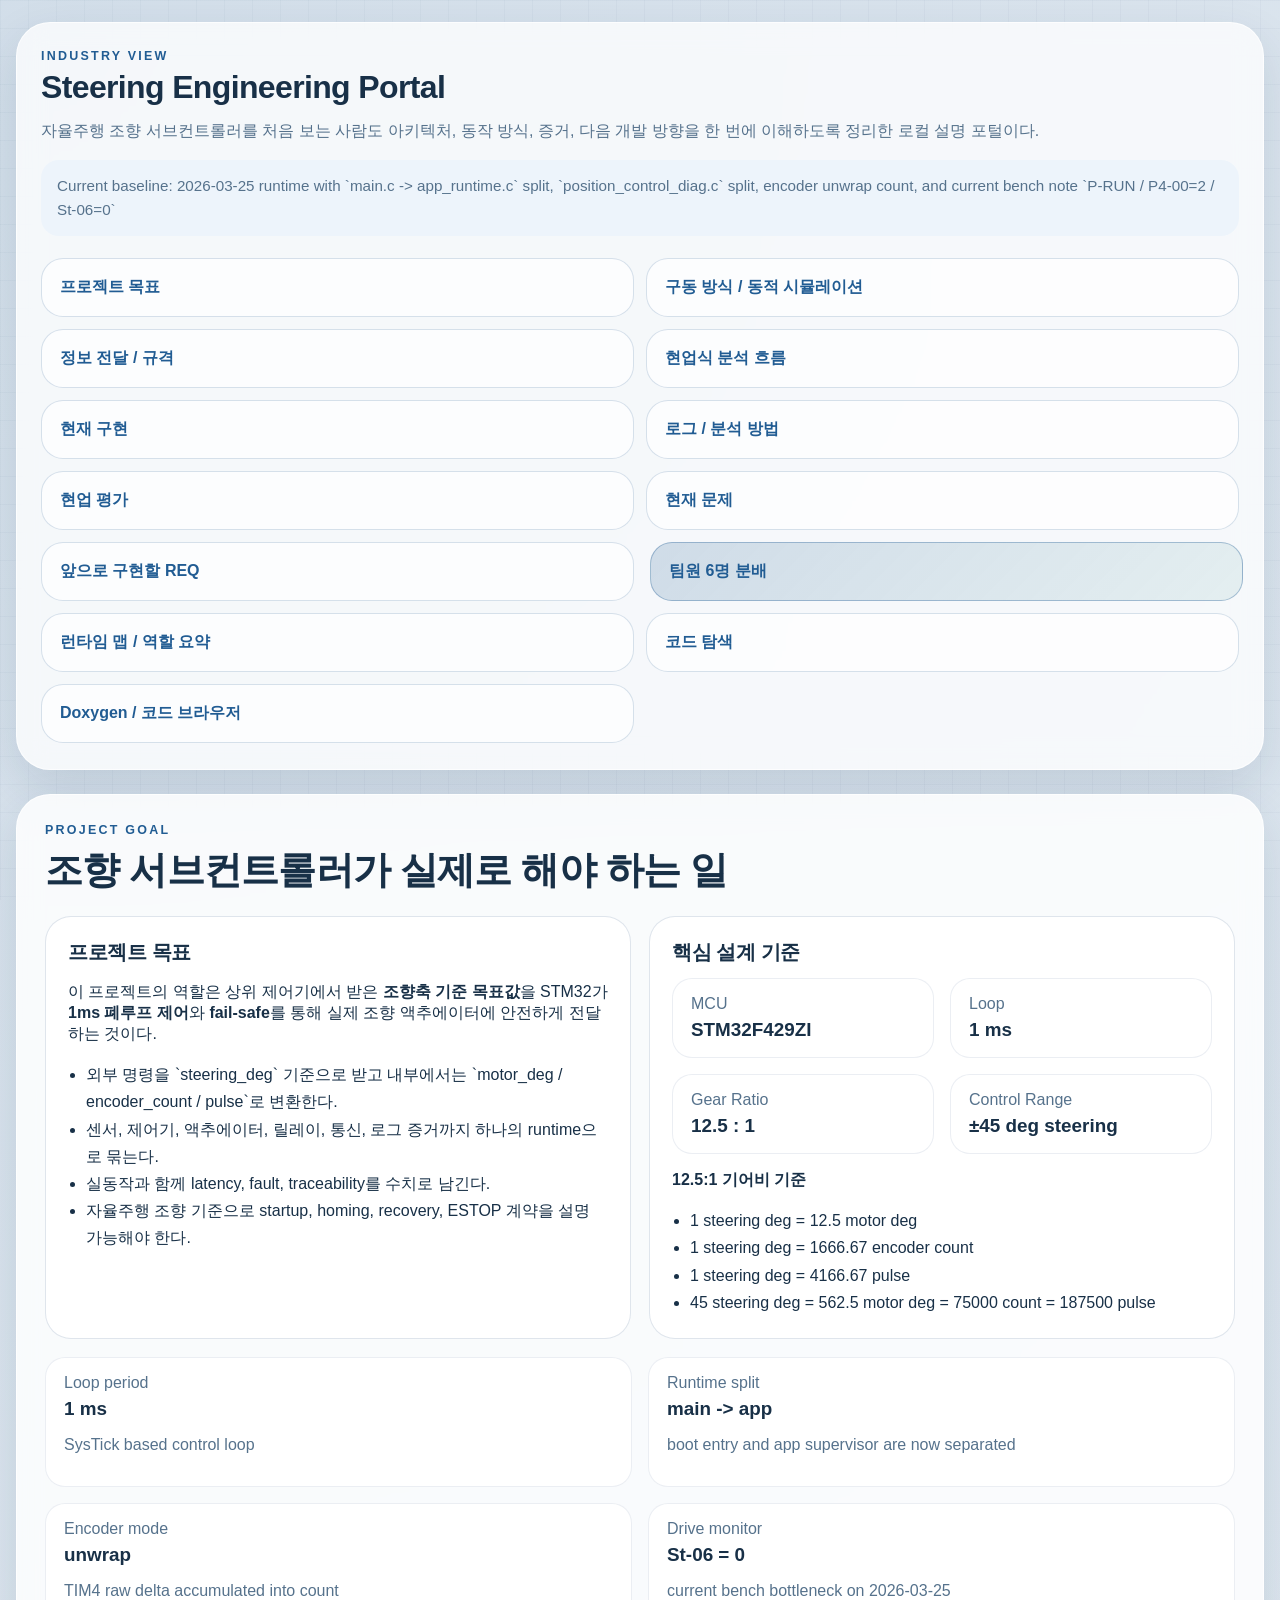
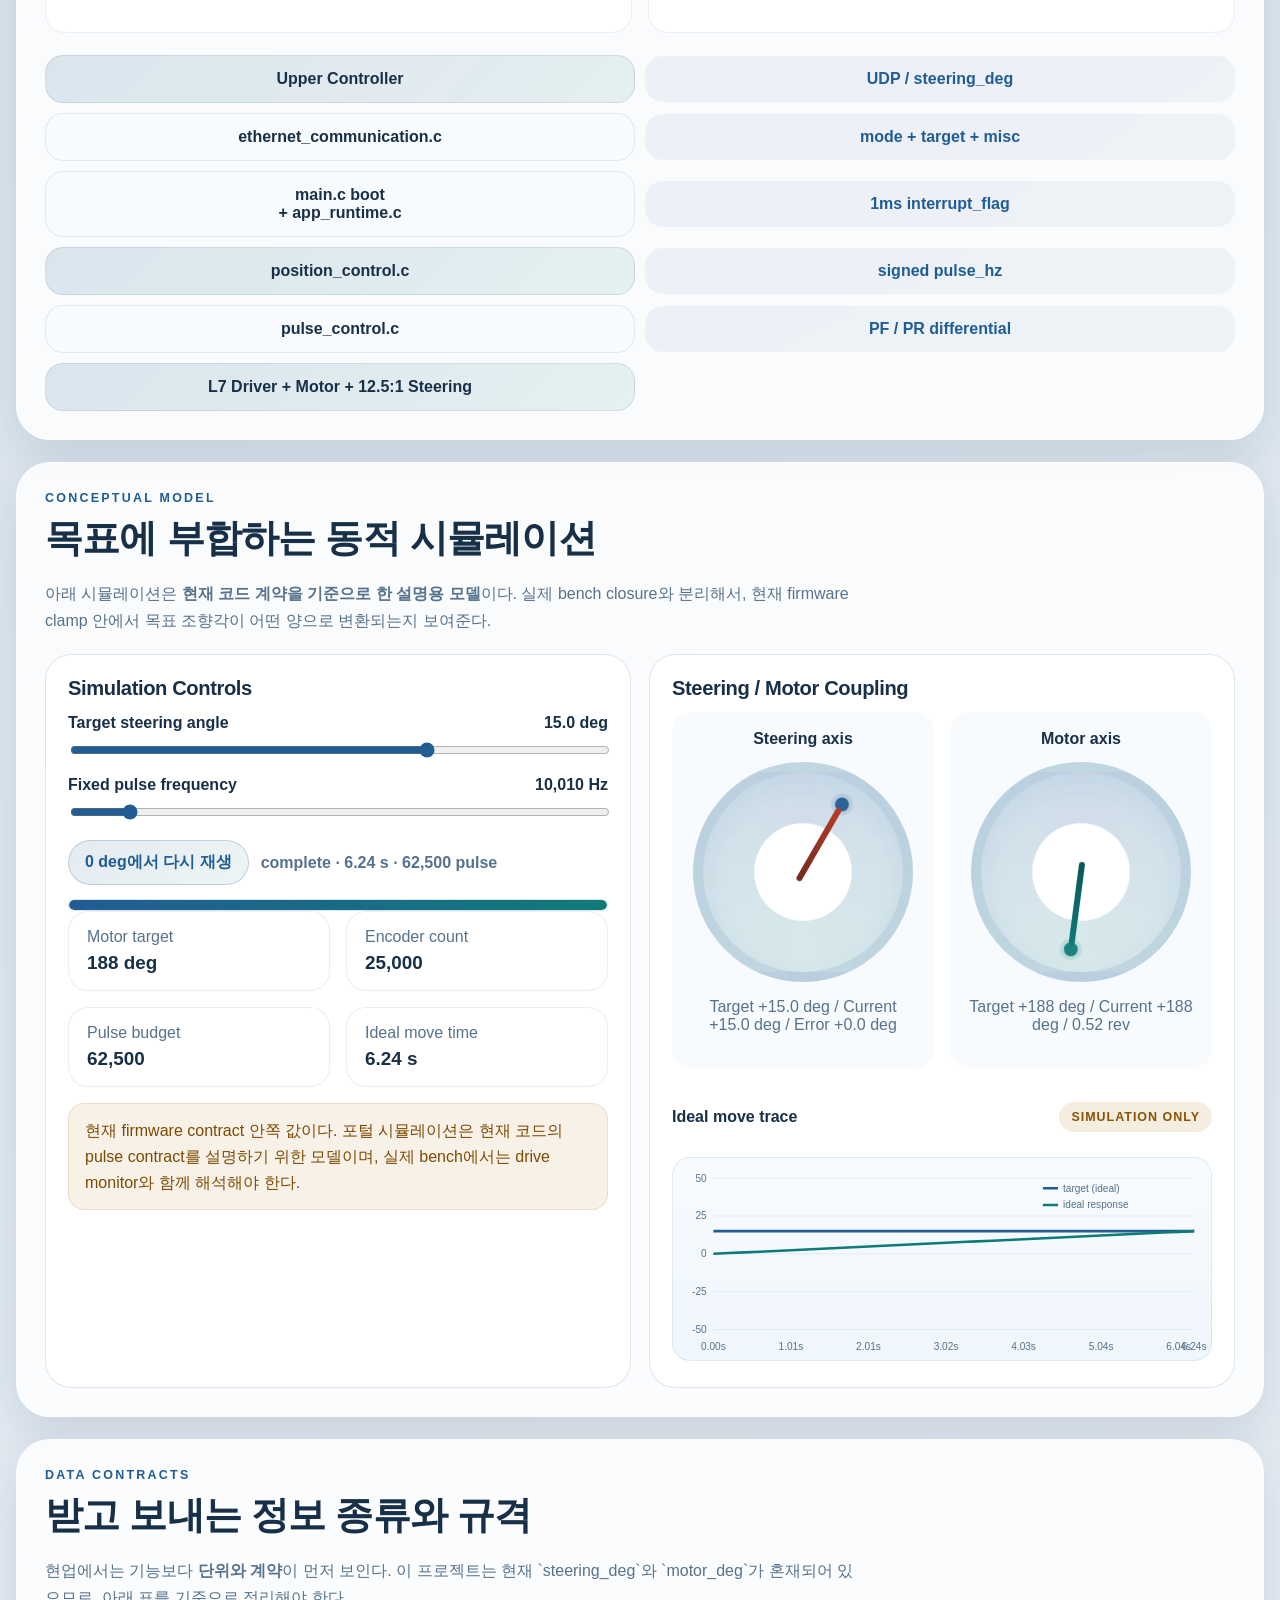
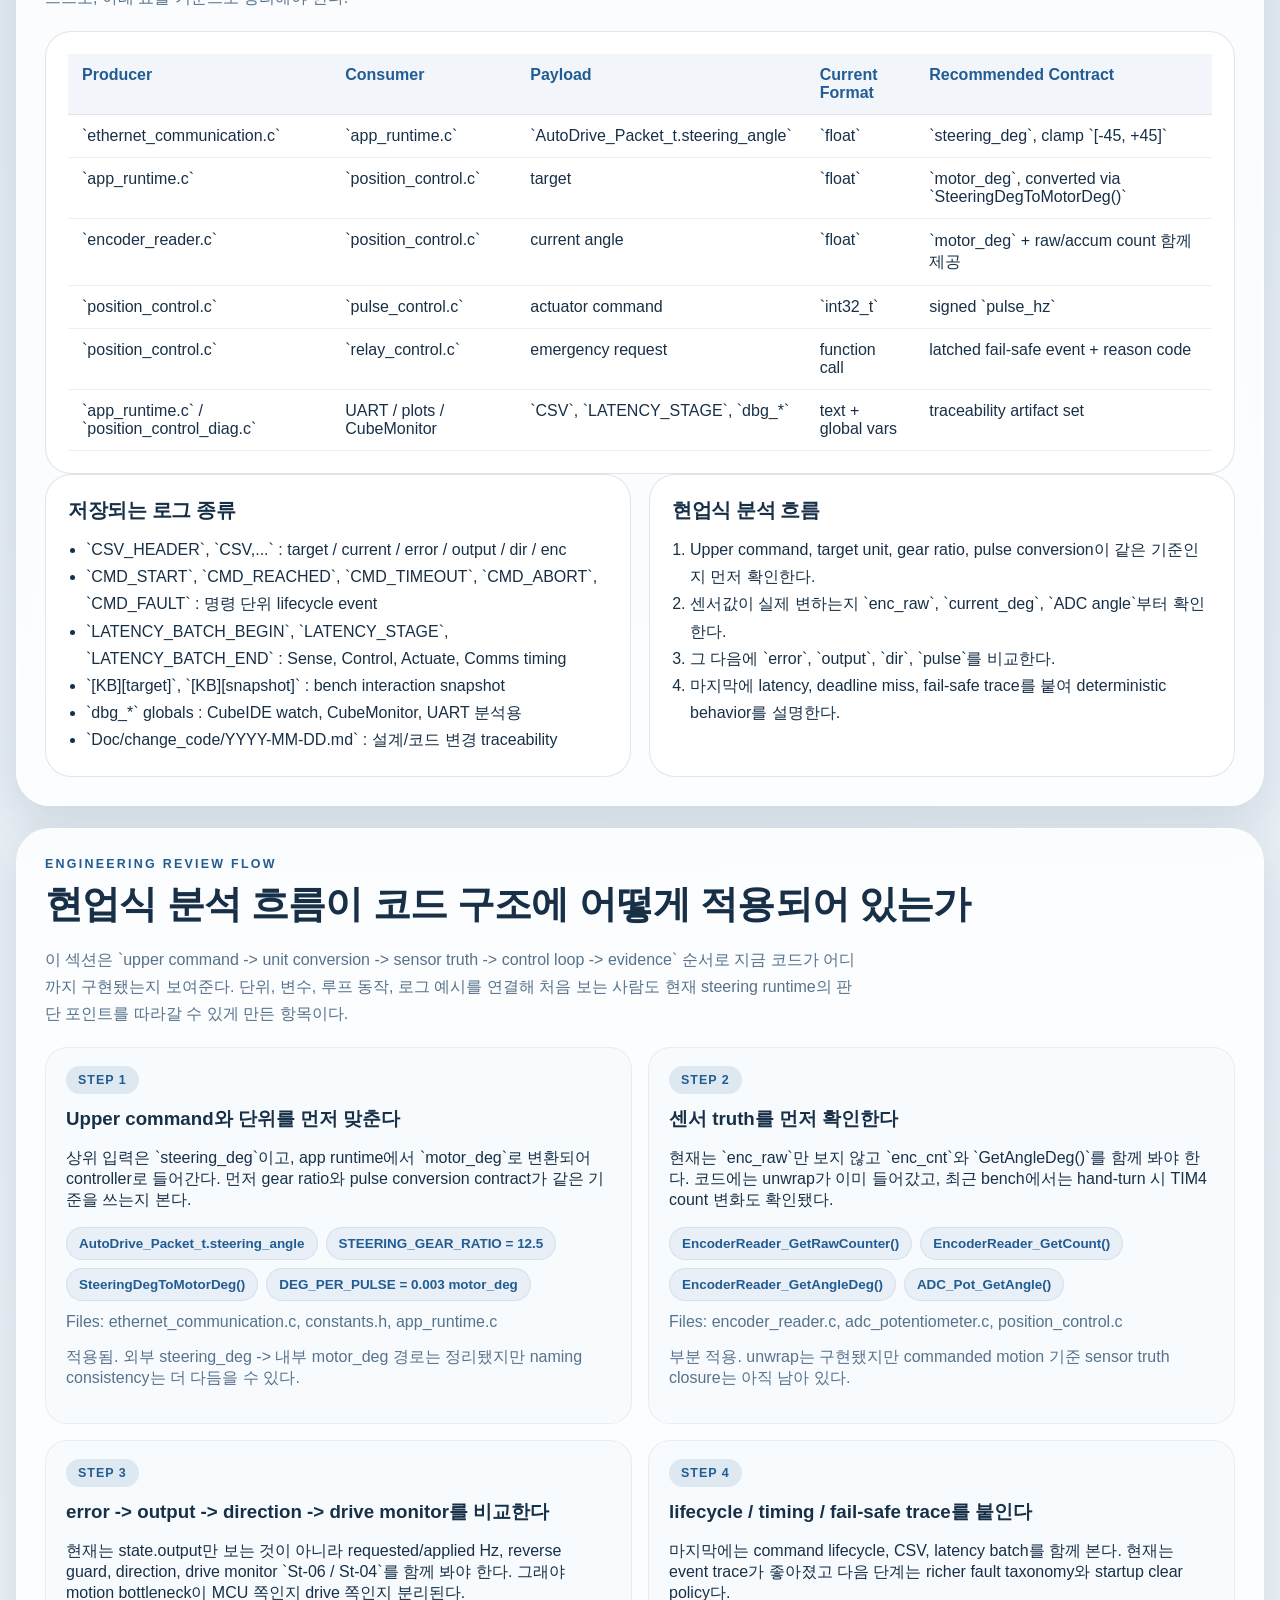
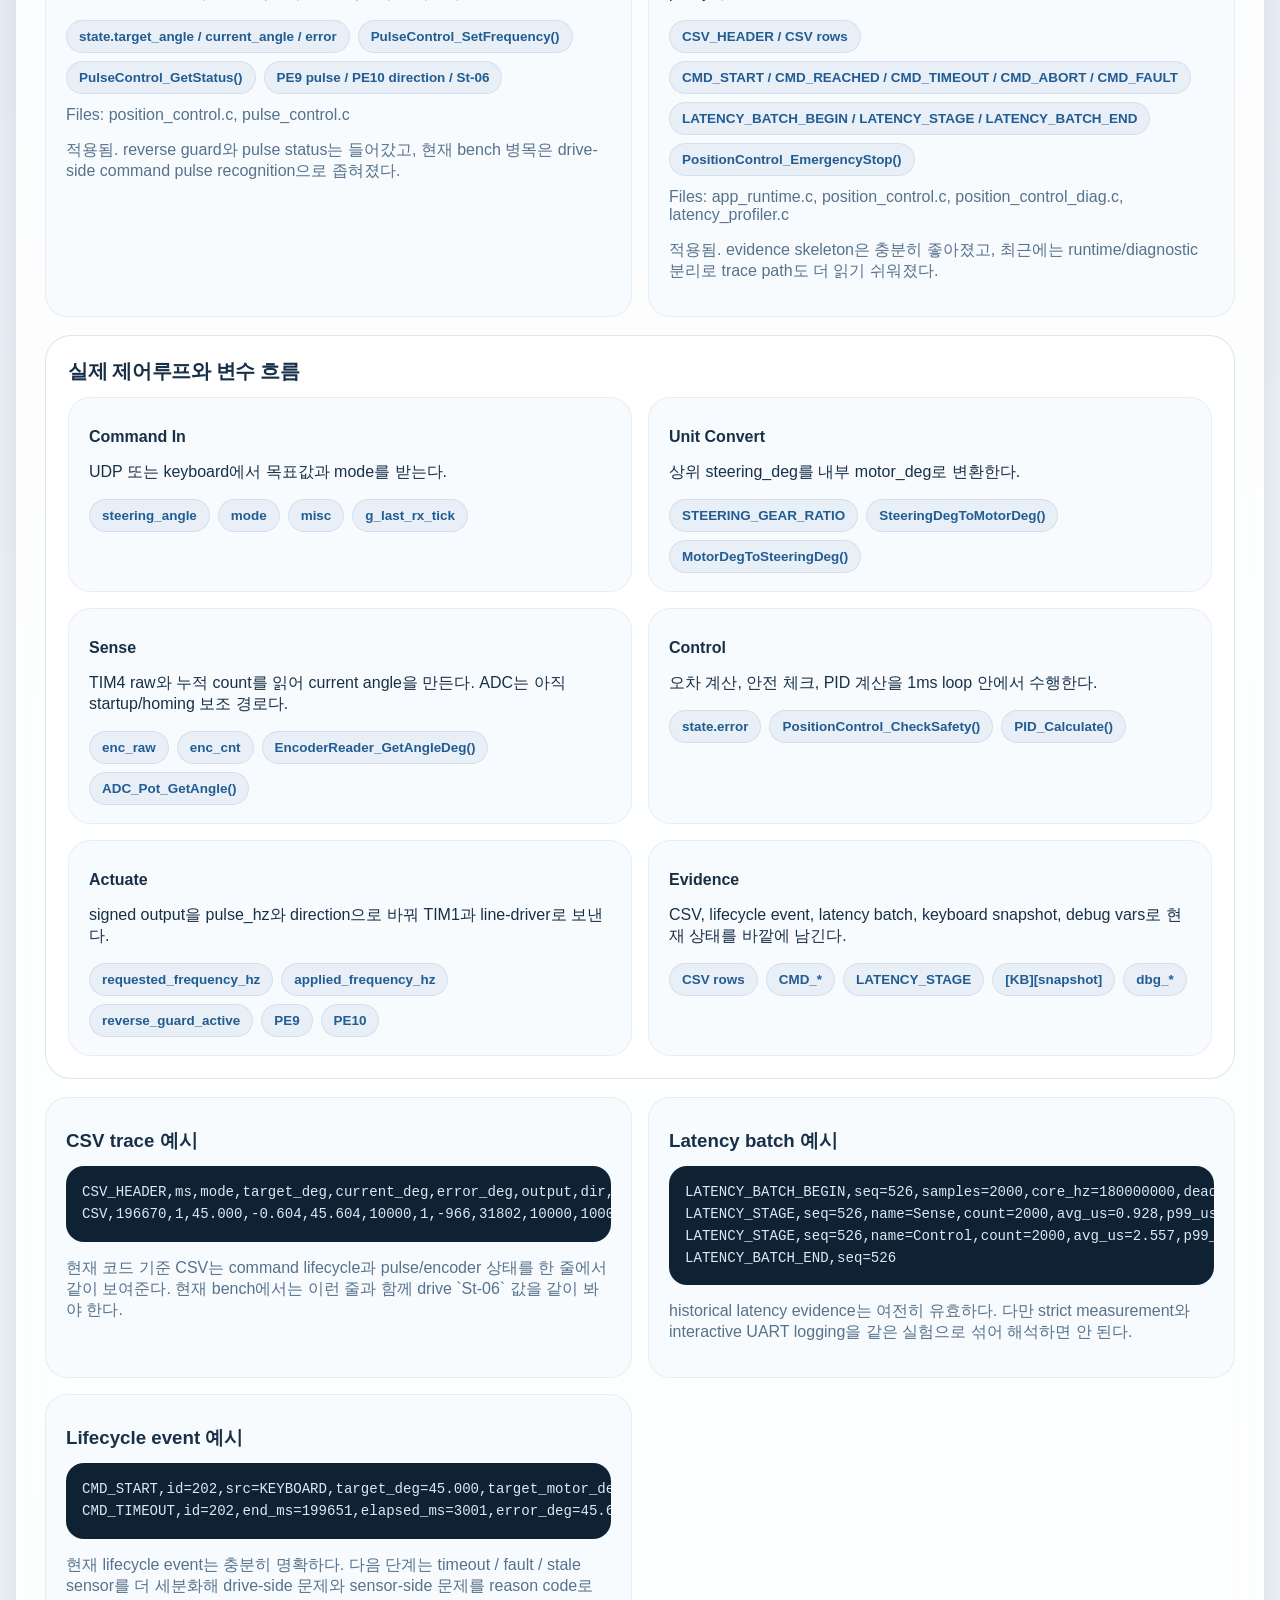
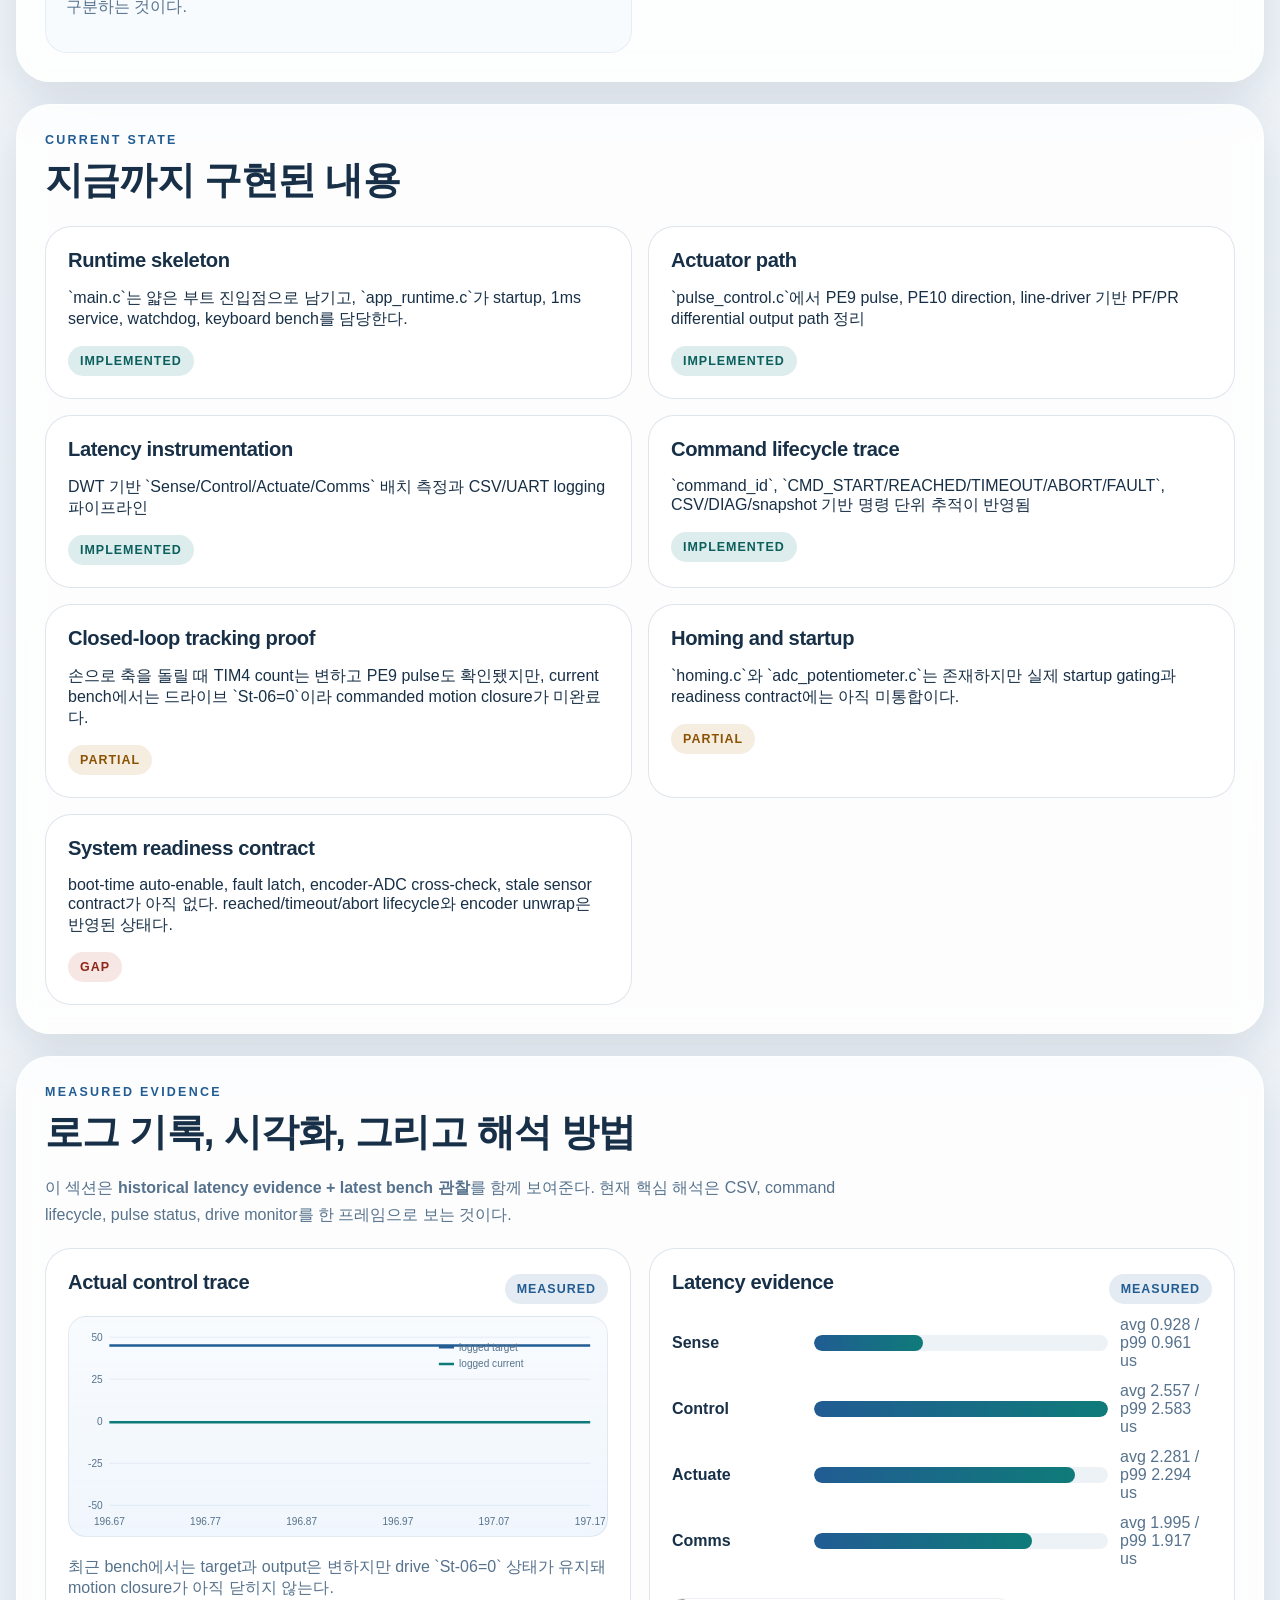
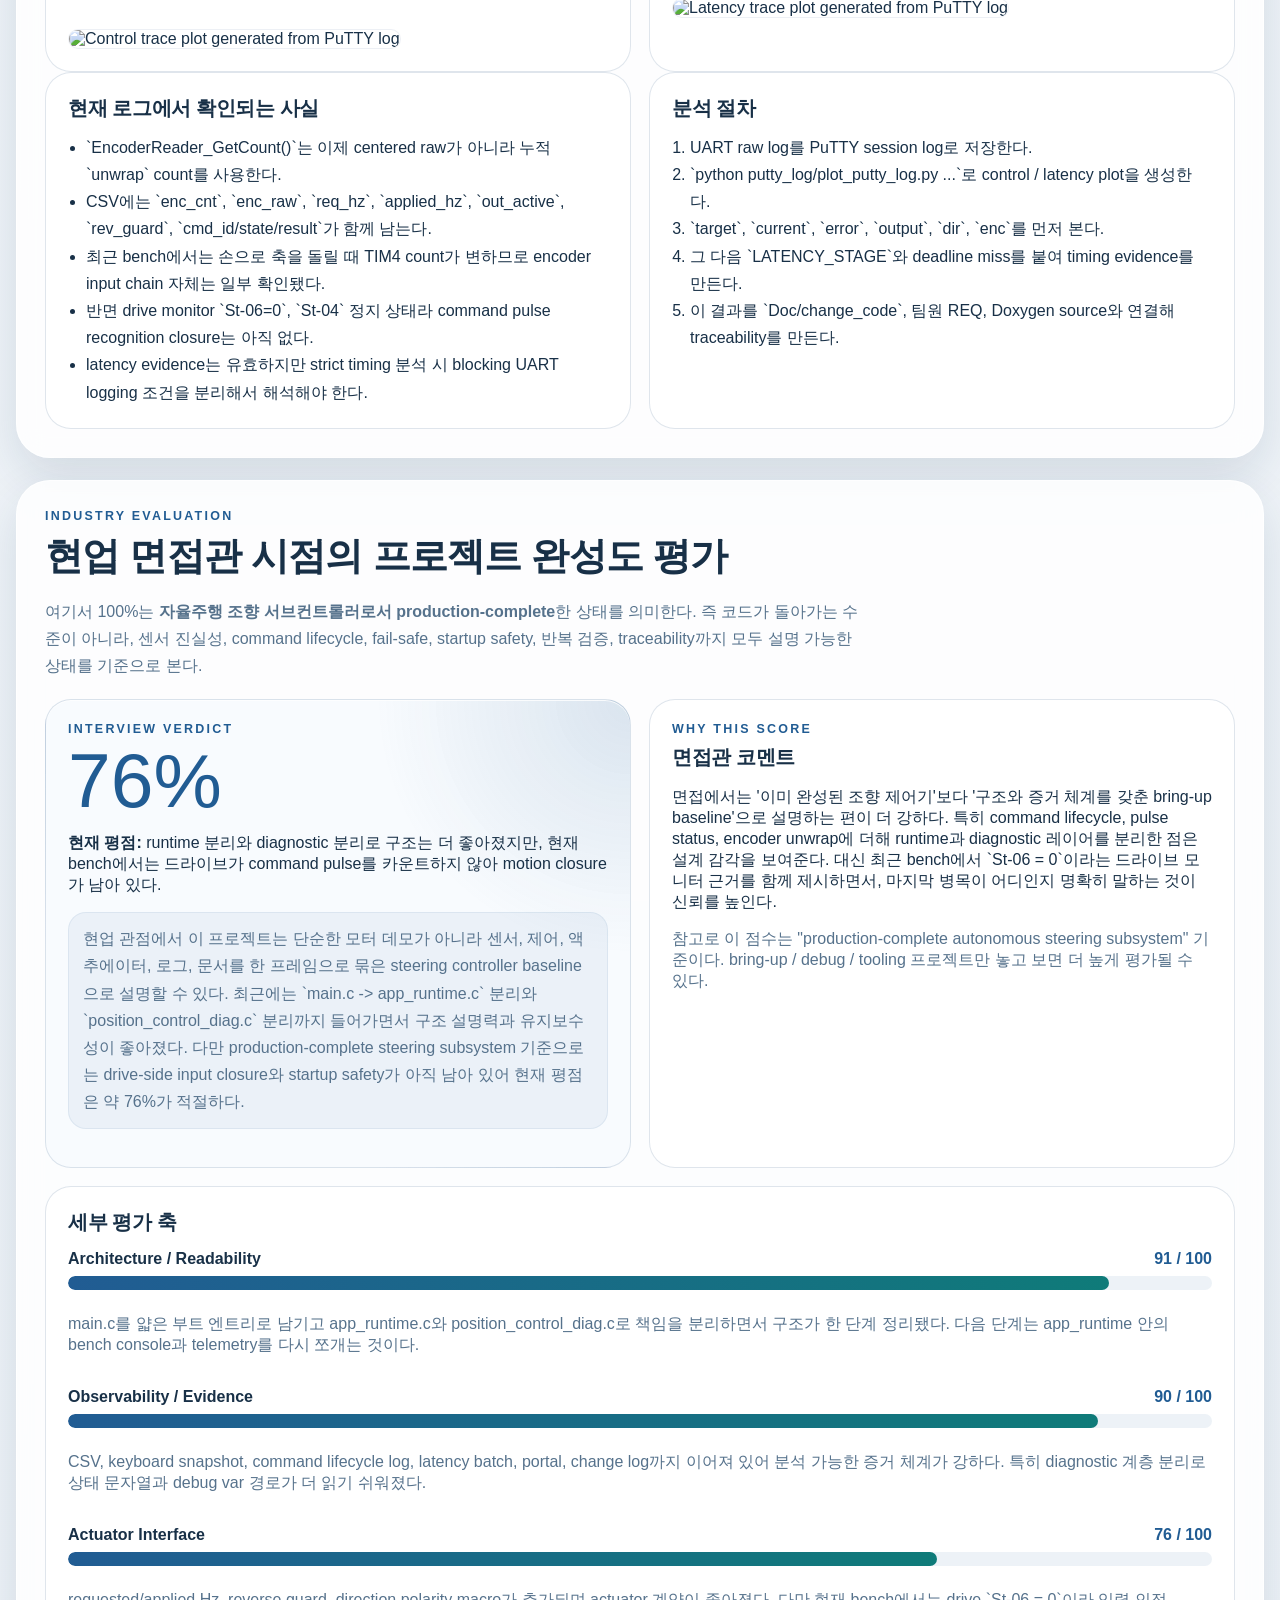
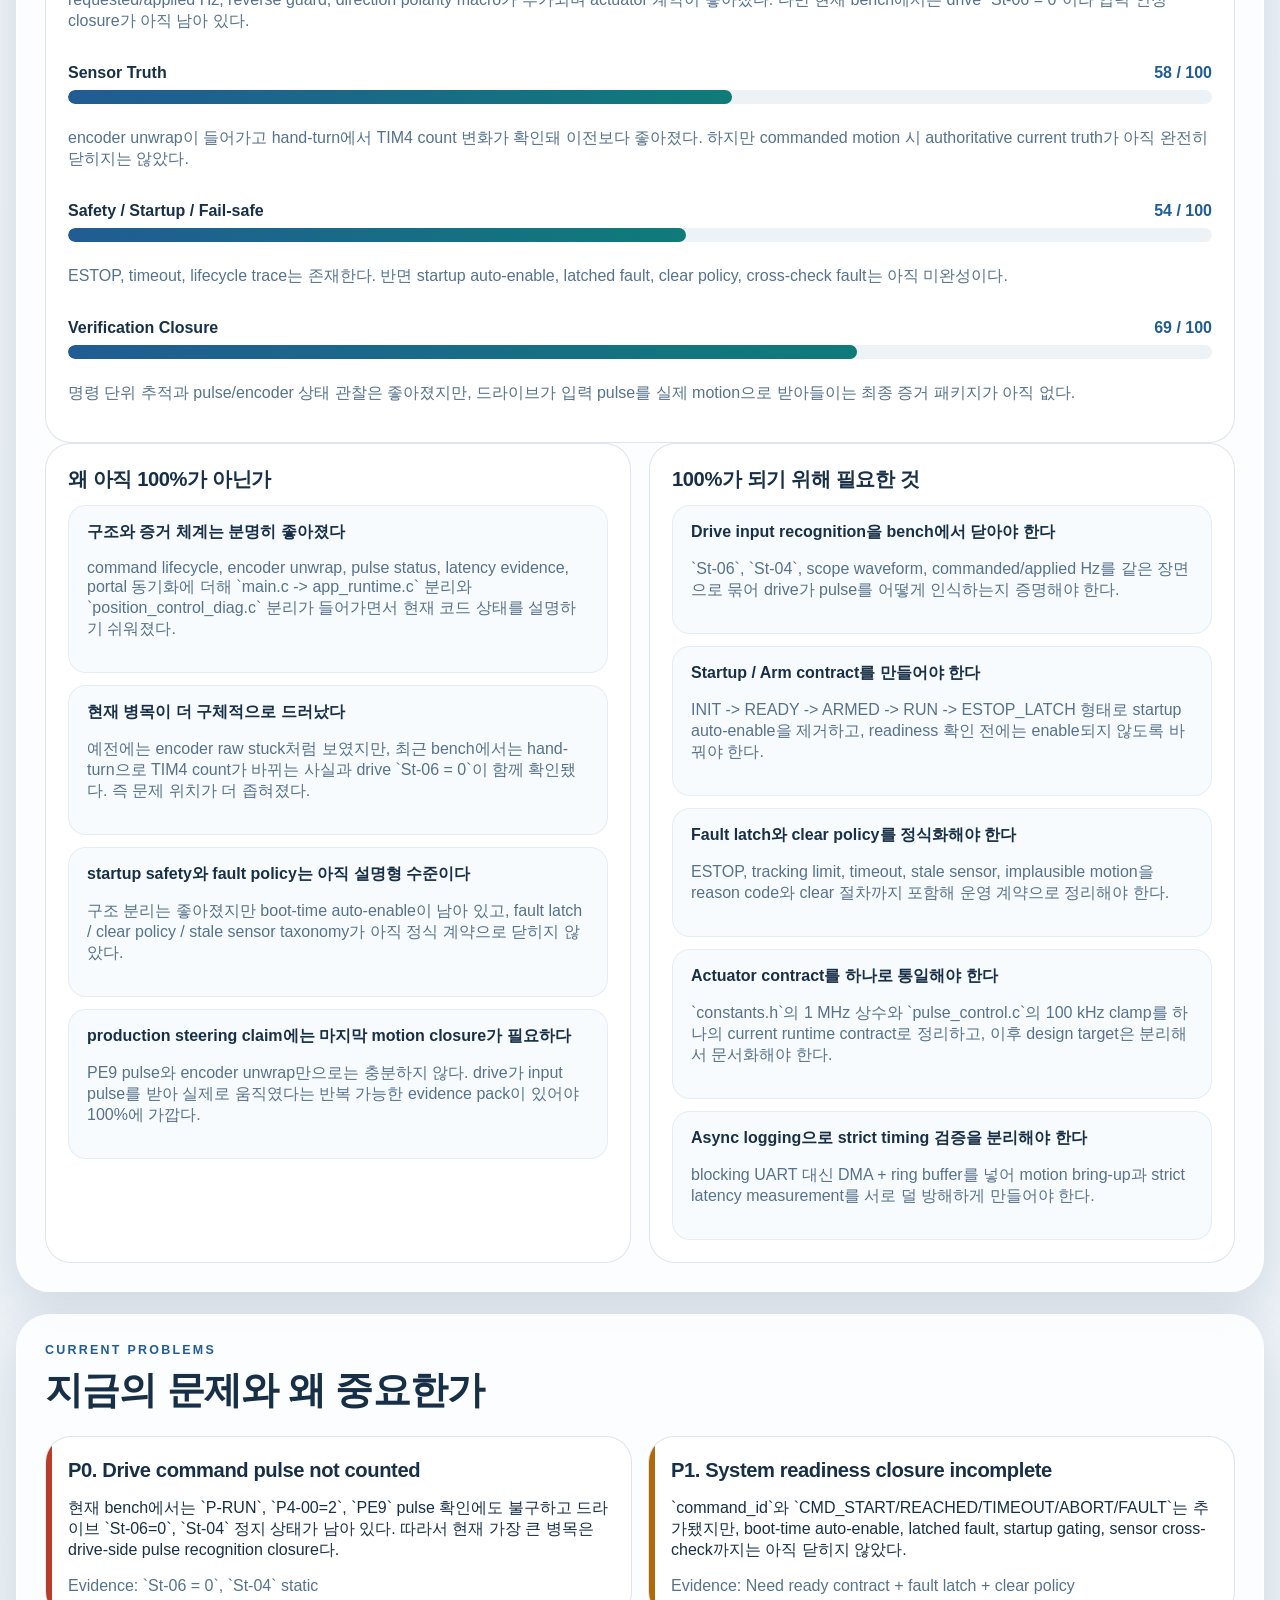
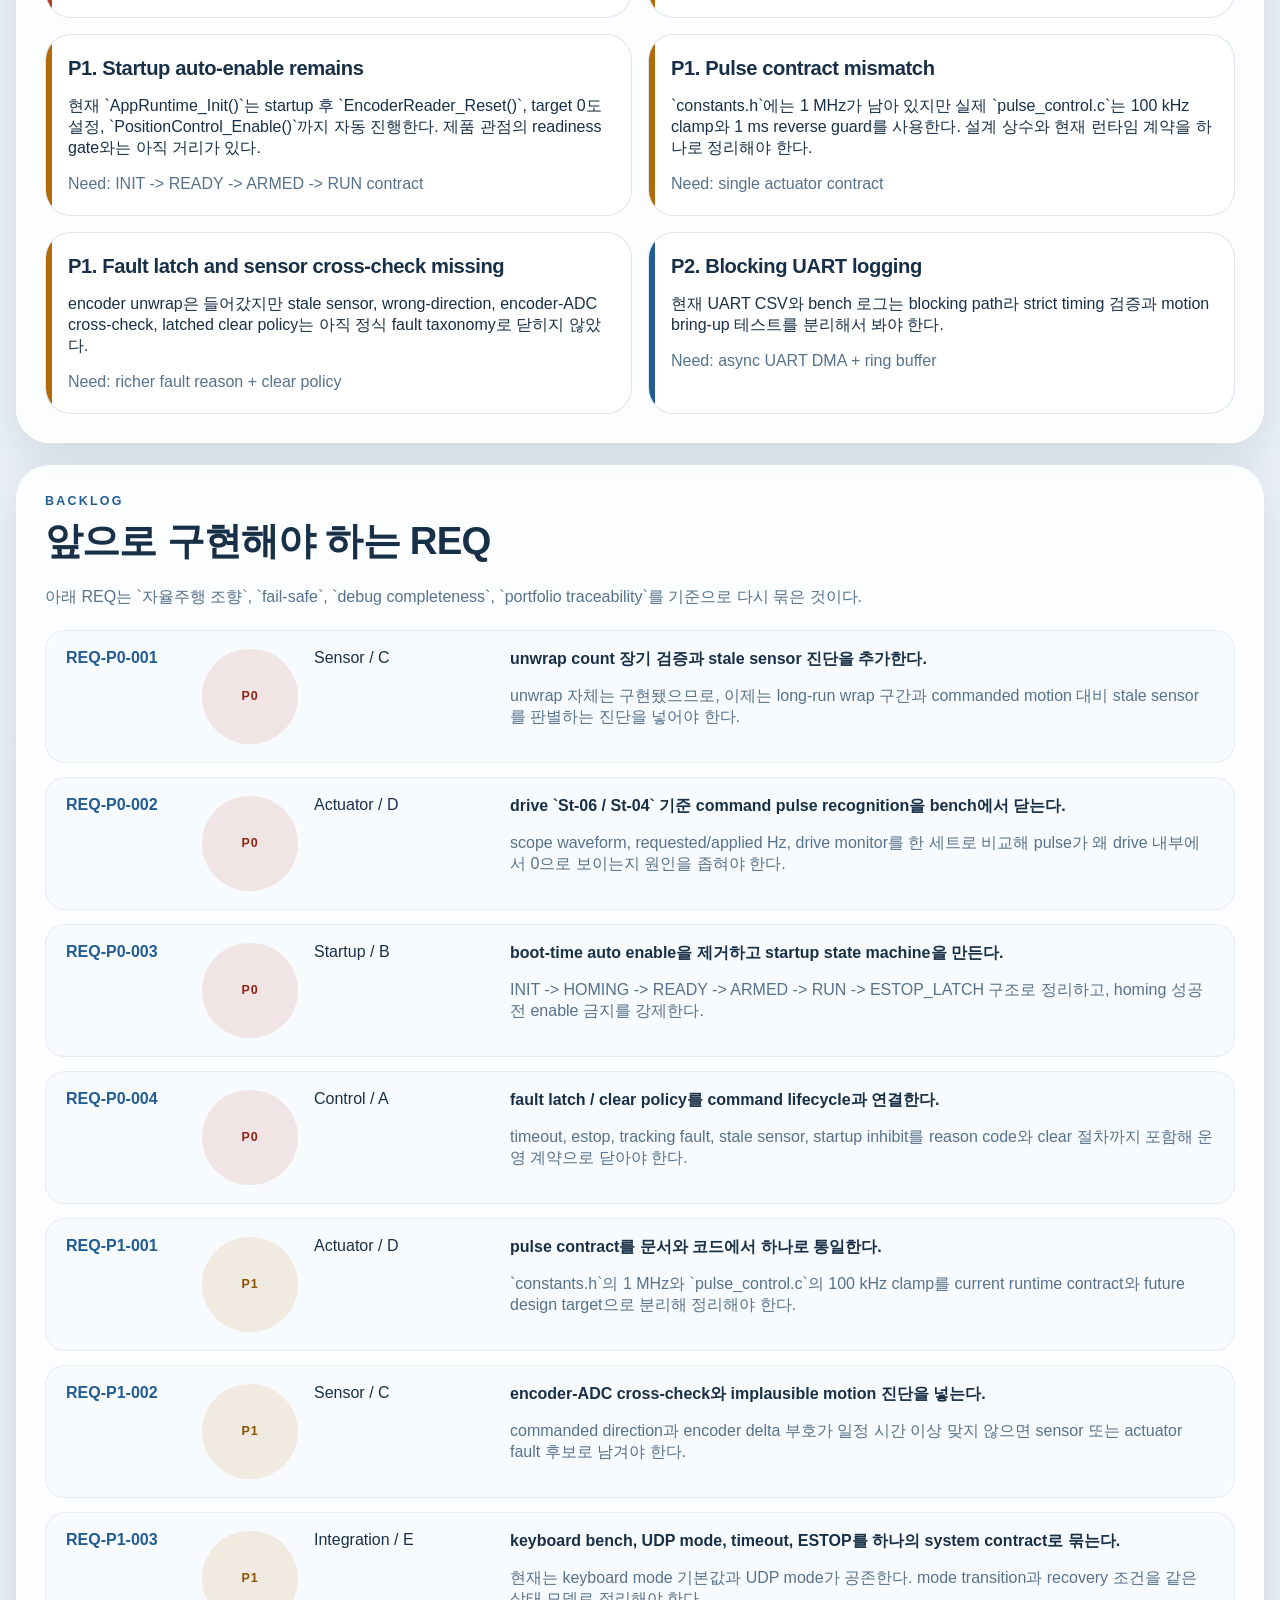
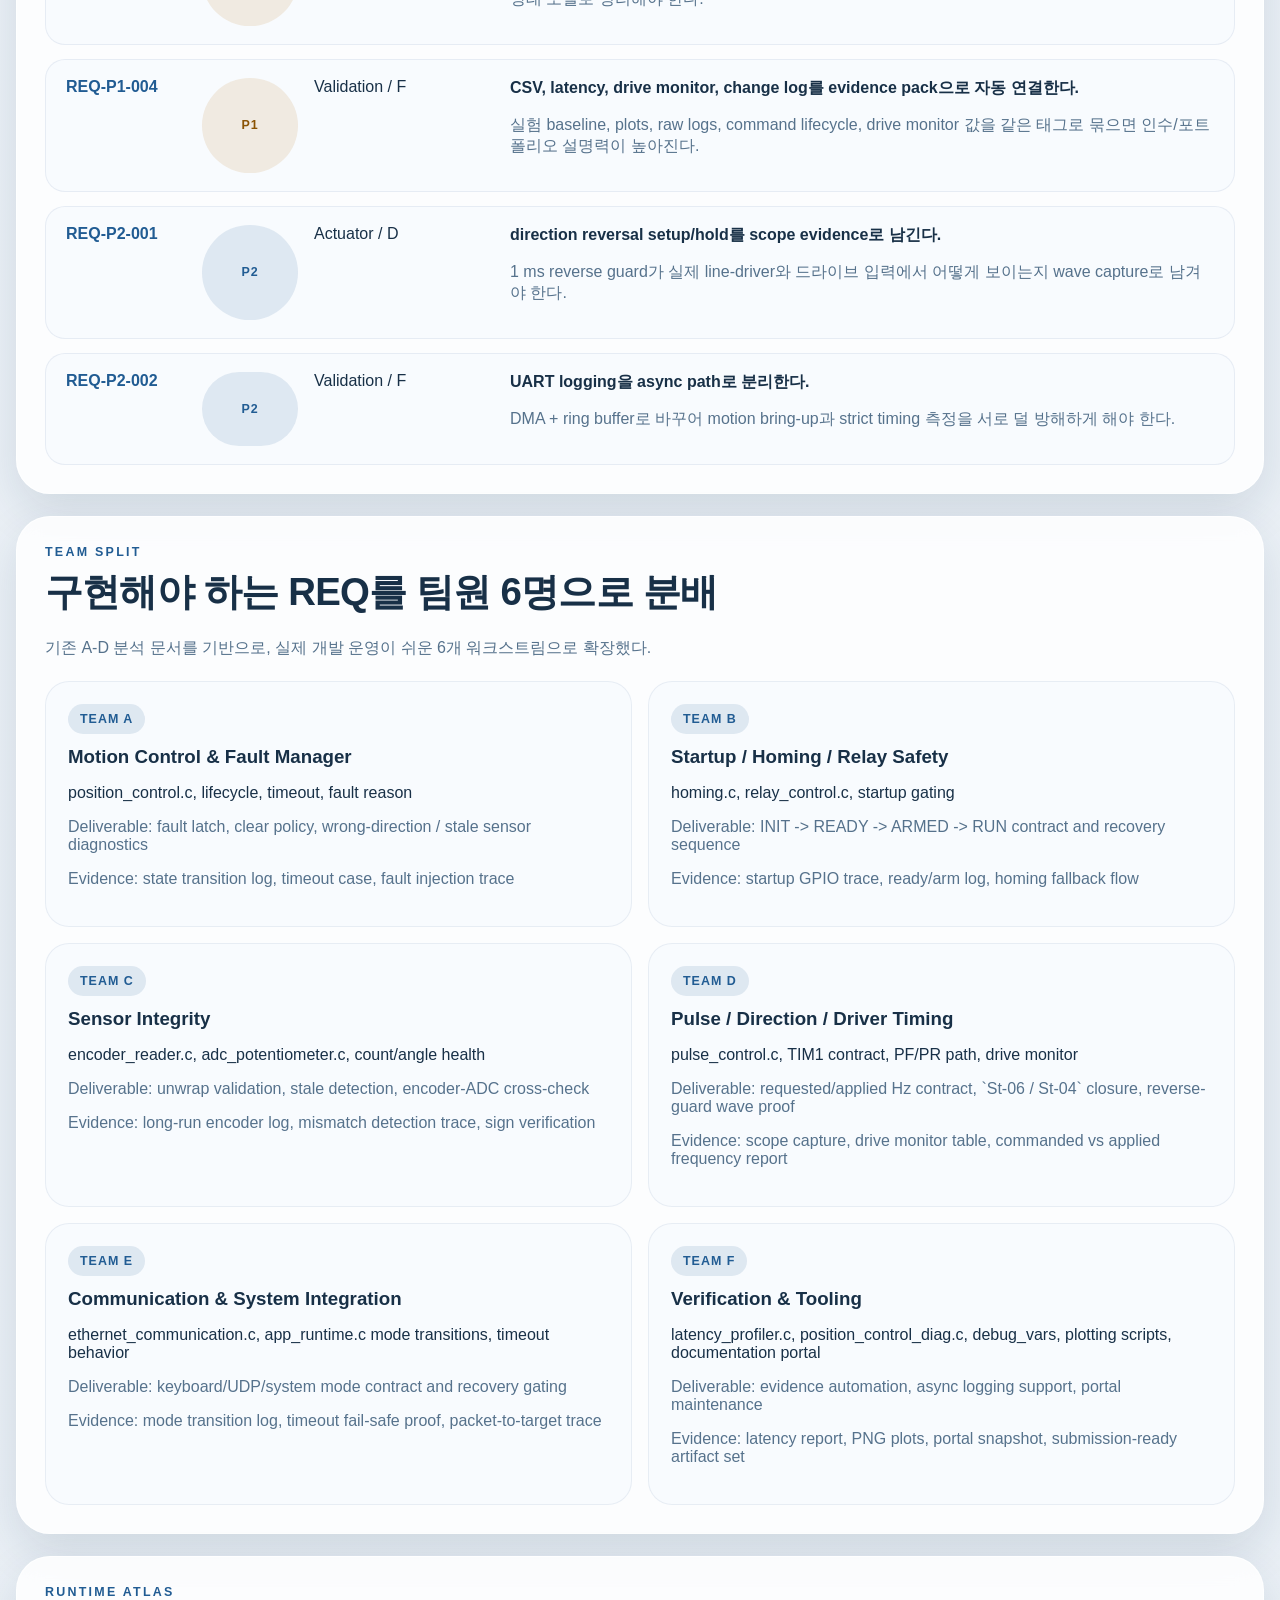
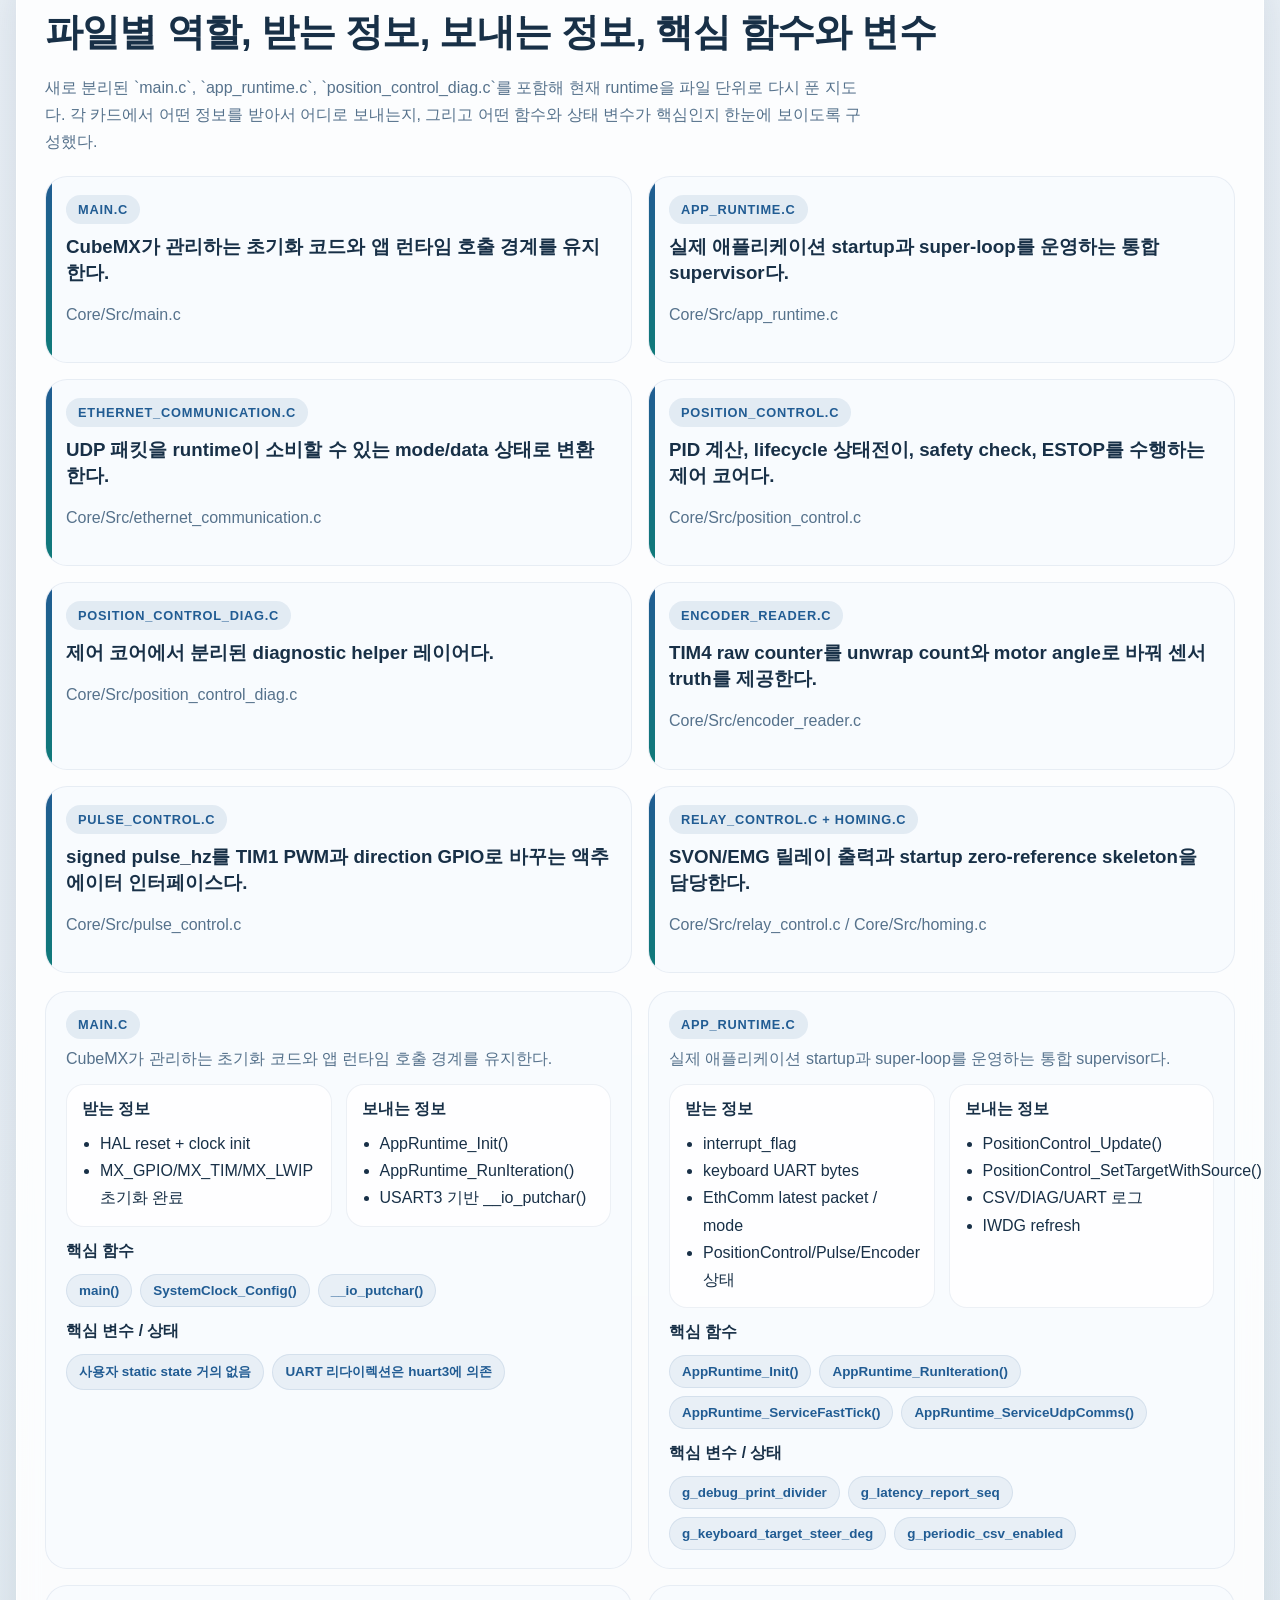
==== commit 43e9b3ba: "add portfolio,REQ and modify steering_portal" ====
--- a/docs/steering_portal/index.html
+++ b/docs/steering_portal/index.html
@@ -17,7 +17,7 @@
           아키텍처, 동작 방식, 증거, 다음 개발 방향을 한 번에 이해하도록 정리한 로컬 설명 포털이다.
         </p>
         <p class="baseline">
-          Current baseline: no-homing command lifecycle runtime + `putty.log` + `26-03-15_0935`, Doxygen snapshot, runtime code on `feature/position_control`
+          Current baseline: 2026-03-25 runtime with `main.c -> app_runtime.c` split, `position_control_diag.c` split, encoder unwrap count, and current bench note `P-RUN / P4-00=2 / St-06=0`
         </p>
       </div>
 
@@ -32,6 +32,7 @@
         <button type="button" class="nav-link" data-target="issues">현재 문제</button>
         <button type="button" class="nav-link" data-target="reqs">앞으로 구현할 REQ</button>
         <button type="button" class="nav-link" data-target="team">팀원 6명 분배</button>
+        <button type="button" class="nav-link" data-target="atlas">런타임 맵 / 역할 요약</button>
         <button type="button" class="nav-link" data-target="code">코드 탐색</button>
         <button type="button" class="nav-link" data-target="links">Doxygen / 코드 브라우저</button>
       </nav>
@@ -73,7 +74,7 @@
               </div>
               <div class="metric-box">
                 <span class="metric-label">Gear Ratio</span>
-                <strong>12 : 1</strong>
+                <strong>12.5 : 1</strong>
               </div>
               <div class="metric-box">
                 <span class="metric-label">Control Range</span>
@@ -81,12 +82,12 @@
               </div>
             </div>
             <div class="spec-note">
-              <p><strong>12:1 기어비 기준</strong></p>
+              <p><strong>12.5:1 기어비 기준</strong></p>
               <ul class="plain-list">
-                <li>1 steering deg = 12 motor deg</li>
-                <li>1 steering deg = 1600 encoder count</li>
-                <li>1 steering deg = 4000 pulse</li>
-                <li>45 steering deg = 540 motor deg = 72000 count = 180000 pulse</li>
+                <li>1 steering deg = 12.5 motor deg</li>
+                <li>1 steering deg = 1666.67 encoder count</li>
+                <li>1 steering deg = 4166.67 pulse</li>
+                <li>45 steering deg = 562.5 motor deg = 75000 count = 187500 pulse</li>
               </ul>
             </div>
           </article>
@@ -99,13 +100,13 @@
           <div class="flow-arrow">UDP / steering_deg</div>
           <div class="flow-node">ethernet_communication.c</div>
           <div class="flow-arrow">mode + target + misc</div>
-          <div class="flow-node">main.c Scheduler</div>
+          <div class="flow-node">main.c boot<br>+ app_runtime.c</div>
           <div class="flow-arrow">1ms interrupt_flag</div>
           <div class="flow-node accent">position_control.c</div>
           <div class="flow-arrow">signed pulse_hz</div>
           <div class="flow-node">pulse_control.c</div>
           <div class="flow-arrow">PF / PR differential</div>
-          <div class="flow-node accent">L7 Driver + Motor + 12:1 Steering</div>
+          <div class="flow-node accent">L7 Driver + Motor + 12.5:1 Steering</div>
         </div>
       </section>
 
@@ -114,8 +115,8 @@
           <p class="eyebrow">Conceptual Model</p>
           <h2>목표에 부합하는 동적 시뮬레이션</h2>
           <p class="section-copy">
-            아래 시뮬레이션은 <strong>설명용 모델</strong>이다. 현재 실측 로그와 분리해서,
-            목표 조향각이 들어왔을 때 이상적인 fixed-speed move가 어떤 양으로 움직여야 하는지 보여준다.
+            아래 시뮬레이션은 <strong>현재 코드 계약을 기준으로 한 설명용 모델</strong>이다.
+            실제 bench closure와 분리해서, 현재 firmware clamp 안에서 목표 조향각이 어떤 양으로 변환되는지 보여준다.
           </p>
         </div>
 
@@ -131,9 +132,9 @@
 
             <label class="control-label" for="freq-slider">
               Fixed pulse frequency
-              <span id="freq-readout">100000 Hz</span>
+              <span id="freq-readout">10000 Hz</span>
             </label>
-            <input id="freq-slider" type="range" min="10000" max="500000" step="5000" value="100000">
+            <input id="freq-slider" type="range" min="10" max="100000" step="100" value="10000">
 
             <div class="sim-actions">
               <button type="button" id="replay-sim" class="sim-button">0 deg에서 다시 재생</button>
@@ -147,24 +148,24 @@
             <div class="metric-grid sim-metrics">
               <div class="metric-box">
                 <span class="metric-label">Motor target</span>
-                <strong id="motor-target-value">180 deg</strong>
+                <strong id="motor-target-value">188 deg</strong>
               </div>
               <div class="metric-box">
                 <span class="metric-label">Encoder count</span>
-                <strong id="encoder-target-value">24000</strong>
+                <strong id="encoder-target-value">25000</strong>
               </div>
               <div class="metric-box">
                 <span class="metric-label">Pulse budget</span>
-                <strong id="pulse-target-value">60000</strong>
+                <strong id="pulse-target-value">62500</strong>
               </div>
               <div class="metric-box">
                 <span class="metric-label">Ideal move time</span>
-                <strong id="time-target-value">0.60 s</strong>
+                <strong id="time-target-value">6.25 s</strong>
               </div>
             </div>
 
             <div class="status-banner" id="freq-status">
-              현재 firmware clamp는 100000 Hz다. 100000 Hz 초과는 설계 목표일 뿐, 현재 코드로는 그대로 재현되지 않는다.
+              현재 firmware contract는 10 ~ 100000 Hz clamp와 1 ms reverse guard를 가진다.
             </div>
           </article>
 
@@ -185,7 +186,7 @@
                   <div class="dial-target motor-target" id="motor-target-marker"></div>
                   <div class="dial-needle motor-needle" id="motor-needle"></div>
                 </div>
-                <p id="motor-caption" class="dial-caption">Target +180 deg / Current 0 deg</p>
+                <p id="motor-caption" class="dial-caption">Target +187.5 deg / Current 0 deg</p>
               </div>
             </div>
 
@@ -224,13 +225,13 @@
             <tbody>
               <tr>
                 <td>`ethernet_communication.c`</td>
-                <td>`main.c`</td>
+                <td>`app_runtime.c`</td>
                 <td>`AutoDrive_Packet_t.steering_angle`</td>
                 <td>`float`</td>
                 <td>`steering_deg`, clamp `[-45, +45]`</td>
               </tr>
               <tr>
-                <td>`main.c`</td>
+                <td>`app_runtime.c`</td>
                 <td>`position_control.c`</td>
                 <td>target</td>
                 <td>`float`</td>
@@ -258,7 +259,7 @@
                 <td>latched fail-safe event + reason code</td>
               </tr>
               <tr>
-                <td>`main.c` / `position_control.c`</td>
+                <td>`app_runtime.c` / `position_control_diag.c`</td>
                 <td>UART / plots / CubeMonitor</td>
                 <td>`CSV`, `LATENCY_STAGE`, `dbg_*`</td>
                 <td>text + global vars</td>
@@ -323,7 +324,7 @@
         <div class="status-grid">
           <article class="status-card done">
             <h3>Runtime skeleton</h3>
-            <p>`main.c` 1ms scheduler, `PositionControl_Update()`, watchdog refresh, keyboard bench mode</p>
+            <p>`main.c`는 얇은 부트 진입점으로 남기고, `app_runtime.c`가 startup, 1ms service, watchdog, keyboard bench를 담당한다.</p>
             <span class="state-tag">implemented</span>
           </article>
           <article class="status-card done">
@@ -343,17 +344,17 @@
           </article>
           <article class="status-card partial">
             <h3>Closed-loop tracking proof</h3>
-            <p>코드 구조는 존재하지만 latest logs에서 encoder/current가 움직이지 않아 실증은 미완료</p>
+            <p>손으로 축을 돌릴 때 TIM4 count는 변하고 PE9 pulse도 확인됐지만, current bench에서는 드라이브 `St-06=0`이라 commanded motion closure가 미완료다.</p>
             <span class="state-tag">partial</span>
           </article>
           <article class="status-card partial">
             <h3>Homing and startup</h3>
-            <p>`homing.c`와 `adc_potentiometer.c`는 존재하지만 실제 startup state machine에는 미통합</p>
+            <p>`homing.c`와 `adc_potentiometer.c`는 존재하지만 실제 startup gating과 readiness contract에는 아직 미통합이다.</p>
             <span class="state-tag">partial</span>
           </article>
           <article class="status-card risk">
             <h3>System readiness contract</h3>
-            <p>boot-time auto-enable, fault latch, unwrap, encoder-ADC cross-check contract가 아직 없다. reached/timeout/abort lifecycle는 1차 반영됨</p>
+            <p>boot-time auto-enable, fault latch, encoder-ADC cross-check, stale sensor contract가 아직 없다. reached/timeout/abort lifecycle와 encoder unwrap은 반영된 상태다.</p>
             <span class="state-tag">gap</span>
           </article>
         </div>
@@ -364,8 +365,8 @@
           <p class="eyebrow">Measured Evidence</p>
           <h2>로그 기록, 시각화, 그리고 해석 방법</h2>
           <p class="section-copy">
-            이 섹션은 <strong>실측 로그 기반</strong>이다. 아래 해석은 `putty.log`, `26-03-15_0935`,
-            `plot_putty_log.py`, 생성된 PNG를 기준으로 작성했다.
+            이 섹션은 <strong>historical latency evidence + latest bench 관찰</strong>를 함께 보여준다.
+            현재 핵심 해석은 CSV, command lifecycle, pulse status, drive monitor를 한 프레임으로 보는 것이다.
           </p>
         </div>
 
@@ -377,7 +378,7 @@
             </div>
             <svg id="actual-trace" viewBox="0 0 640 260" class="trace-svg" aria-label="Measured steering response chart"></svg>
             <p class="caption">
-              실제 latest run에서는 target은 바뀌지만 `current_deg`가 0 부근에 고정되고 `enc_raw`가 한 값으로만 남는다.
+              최근 bench에서는 target과 output은 변하지만 drive `St-06=0` 상태가 유지돼 motion closure가 아직 닫히지 않는다.
             </p>
             <img class="plot-image" src="../../putty_log/plots/control_trace.png" alt="Control trace plot generated from PuTTY log">
           </article>
@@ -396,11 +397,11 @@
           <article class="card">
             <h3>현재 로그에서 확인되는 사실</h3>
             <ul class="plain-list">
-              <li>control samples 154개에서 `enc_raw` unique 값이 1개뿐이라 current feedback path가 검증되지 않았다.</li>
-              <li>대신 `CMD_START/REACHED/TIMEOUT/ABORT/FAULT` 이벤트가 추가되어 명령 단위 추적 기반은 갖춰졌다.</li>
-              <li>`DIR`은 로그상 0/1로 변하므로 MCU 내부 direction GPIO는 바뀌고 있다.</li>
-              <li>latency는 대체로 낮지만 interactive logging 구간에서 Comms max가 12 ms 이상 튀는 outlier가 있다.</li>
-              <li>deadline miss는 전체 220 batch 중 non-zero batch가 존재하므로 strict real-time claim에는 조건 설명이 필요하다.</li>
+              <li>`EncoderReader_GetCount()`는 이제 centered raw가 아니라 누적 `unwrap` count를 사용한다.</li>
+              <li>CSV에는 `enc_cnt`, `enc_raw`, `req_hz`, `applied_hz`, `out_active`, `rev_guard`, `cmd_id/state/result`가 함께 남는다.</li>
+              <li>최근 bench에서는 손으로 축을 돌릴 때 TIM4 count가 변하므로 encoder input chain 자체는 일부 확인됐다.</li>
+              <li>반면 drive monitor `St-06=0`, `St-04` 정지 상태라 command pulse recognition closure는 아직 없다.</li>
+              <li>latency evidence는 유효하지만 strict timing 분석 시 blocking UART logging 조건을 분리해서 해석해야 한다.</li>
             </ul>
           </article>
 
@@ -457,12 +458,12 @@
 
         <div class="issue-grid">
           <article class="issue-card critical">
-            <h3>P0. Encoder feedback stuck</h3>
+            <h3>P0. Drive command pulse not counted</h3>
             <p>
-              latest measured logs에서 `enc_raw`가 `32769`로 고정된다.
-              따라서 현재 상태는 “closed-loop steering validated”라고 부를 수 없다.
-            </p>
-            <span class="evidence">Evidence: unique encoder values = 1</span>
+              현재 bench에서는 `P-RUN`, `P4-00=2`, `PE9` pulse 확인에도 불구하고 드라이브 `St-06=0`, `St-04` 정지 상태가 남아 있다.
+              따라서 현재 가장 큰 병목은 drive-side pulse recognition closure다.
+            </p>
+            <span class="evidence">Evidence: `St-06 = 0`, `St-04` static</span>
           </article>
 
           <article class="issue-card warning">
@@ -475,39 +476,37 @@
           </article>
 
           <article class="issue-card warning">
-            <h3>P1. 16-bit unwrap missing</h3>
+            <h3>P1. Startup auto-enable remains</h3>
             <p>
-              `±45 deg steering`를 커버하려면 `±72000 count`가 필요한데,
-              현재 centered 16-bit raw 방식은 full range 보장이 어렵다.
-            </p>
-            <span class="evidence">Need: accum_count / wrap tracking</span>
+              현재 `AppRuntime_Init()`는 startup 후 `EncoderReader_Reset()`, target 0도 설정, `PositionControl_Enable()`까지 자동 진행한다.
+              제품 관점의 readiness gate와는 아직 거리가 있다.
+            </p>
+            <span class="evidence">Need: INIT -> READY -> ARMED -> RUN contract</span>
           </article>
 
           <article class="issue-card warning">
-            <h3>P1. Boot-time auto enable</h3>
+            <h3>P1. Pulse contract mismatch</h3>
             <p>
-              main runtime에서 homing/state validation 없이 enable까지 자동 진행되어
-              startup safety 설명이 약하다.
-            </p>
-            <span class="evidence">Need: startup state machine + arm contract</span>
+              `constants.h`에는 1 MHz가 남아 있지만 실제 `pulse_control.c`는 100 kHz clamp와 1 ms reverse guard를 사용한다.
+              설계 상수와 현재 런타임 계약을 하나로 정리해야 한다.
+            </p>
+            <span class="evidence">Need: single actuator contract</span>
           </article>
 
           <article class="issue-card warning">
-            <h3>P1. Output capability mismatch</h3>
+            <h3>P1. Fault latch and sensor cross-check missing</h3>
             <p>
-              constants에는 1 MHz가 있지만 실제 `pulse_control.c`는 100 kHz clamp,
-              bench discussion에서는 500 kHz fixed move를 원한다. 계약을 하나로 정리해야 한다.
-            </p>
-            <span class="evidence">Need: single actuator contract</span>
+              encoder unwrap은 들어갔지만 stale sensor, wrong-direction, encoder-ADC cross-check, latched clear policy는 아직 정식 fault taxonomy로 닫히지 않았다.
+            </p>
+            <span class="evidence">Need: richer fault reason + clear policy</span>
           </article>
 
           <article class="issue-card advisory">
-            <h3>P2. Fail-safe traceability gap</h3>
+            <h3>P2. Blocking UART logging</h3>
             <p>
-              ESTOP, comm timeout, sensor fault, startup inhibit, recovery clear 조건이
-              fault taxonomy와 event log로 완전히 묶여 있지 않다.
-            </p>
-            <span class="evidence">Need: latched fault + clear policy + timestamps</span>
+              현재 UART CSV와 bench 로그는 blocking path라 strict timing 검증과 motion bring-up 테스트를 분리해서 봐야 한다.
+            </p>
+            <span class="evidence">Need: async UART DMA + ring buffer</span>
           </article>
         </div>
       </section>
@@ -532,6 +531,21 @@
           </p>
         </div>
         <div id="team-grid" class="team-grid"></div>
+      </section>
+
+      <section id="atlas" class="panel">
+        <div class="section-head">
+          <p class="eyebrow">Runtime Atlas</p>
+          <h2>파일별 역할, 받는 정보, 보내는 정보, 핵심 함수와 변수</h2>
+          <p class="section-copy">
+            새로 분리된 `main.c`, `app_runtime.c`, `position_control_diag.c`를 포함해 현재 runtime을
+            파일 단위로 다시 푼 지도다. 각 카드에서 어떤 정보를 받아서 어디로 보내는지,
+            그리고 어떤 함수와 상태 변수가 핵심인지 한눈에 보이도록 구성했다.
+          </p>
+        </div>
+
+        <div id="runtime-flow" class="runtime-flow"></div>
+        <div id="runtime-atlas-grid" class="runtime-atlas-grid"></div>
       </section>
 
       <section id="code" class="panel">
@@ -563,7 +577,7 @@
         <div class="link-grid">
           <a class="link-card" href="../doxygen/html/index.html">
             <strong>Doxygen Runtime Portal</strong>
-            <span>README, include graph, call graph, source browser</span>
+            <span>README + runtime atlas + source browser</span>
           </a>
           <a class="link-card" href="../doxygen/html/files.html">
             <strong>Full Code Browser</strong>
--- a/docs/steering_portal/styles.css
+++ b/docs/steering_portal/styles.css
@@ -735,6 +735,96 @@
   margin-bottom: 18px;
 }
 
+.runtime-flow,
+.runtime-atlas-grid {
+  display: grid;
+  gap: 16px;
+}
+
+.runtime-flow {
+  grid-template-columns: repeat(4, minmax(0, 1fr));
+  margin-bottom: 18px;
+}
+
+.runtime-stage,
+.runtime-atlas-card {
+  background: rgba(248, 251, 254, 0.94);
+  border-radius: 22px;
+  padding: 18px 20px;
+  border: 1px solid rgba(33, 73, 122, 0.08);
+}
+
+.runtime-stage {
+  position: relative;
+  overflow: hidden;
+}
+
+.runtime-stage::before {
+  content: "";
+  position: absolute;
+  inset: 0 auto 0 0;
+  width: 6px;
+  background: linear-gradient(180deg, var(--accent), var(--teal));
+}
+
+.runtime-stage h3,
+.runtime-atlas-card h3 {
+  margin-top: 10px;
+  margin-bottom: 10px;
+}
+
+.runtime-stage .caption,
+.runtime-atlas-card .caption {
+  line-height: 1.65;
+}
+
+.runtime-atlas-grid {
+  grid-template-columns: repeat(2, minmax(0, 1fr));
+}
+
+.runtime-file-tag {
+  display: inline-flex;
+  align-items: center;
+  justify-content: center;
+  padding: 7px 12px;
+  border-radius: 999px;
+  background: rgba(33, 92, 147, 0.10);
+  color: var(--accent);
+  font-size: 0.8rem;
+  font-weight: 800;
+  letter-spacing: 0.06em;
+  text-transform: uppercase;
+}
+
+.runtime-role {
+  margin: 10px 0 14px;
+  color: var(--muted);
+}
+
+.runtime-io-grid {
+  display: grid;
+  grid-template-columns: repeat(2, minmax(0, 1fr));
+  gap: 14px;
+  margin: 14px 0;
+}
+
+.runtime-io-box {
+  padding: 14px 15px;
+  border-radius: 18px;
+  background: rgba(255, 255, 255, 0.86);
+  border: 1px solid rgba(33, 73, 122, 0.08);
+}
+
+.runtime-io-box h4,
+.runtime-list-block h4 {
+  margin: 0 0 10px;
+  font-size: 0.98rem;
+}
+
+.runtime-list-block + .runtime-list-block {
+  margin-top: 14px;
+}
+
 .log-snippet {
   margin: 12px 0 0;
   padding: 16px;
@@ -864,6 +954,8 @@
   .analysis-step-grid,
   .analysis-log-grid,
   .analysis-phase-grid,
+  .runtime-flow,
+  .runtime-atlas-grid,
   .status-grid,
   .issue-grid,
   .team-grid,
@@ -888,6 +980,8 @@
   .analysis-step-grid,
   .analysis-log-grid,
   .analysis-phase-grid,
+  .runtime-flow,
+  .runtime-atlas-grid,
   .status-grid,
   .issue-grid,
   .team-grid,
@@ -906,6 +1000,10 @@
     grid-template-columns: 1fr;
   }
 
+  .runtime-io-grid {
+    grid-template-columns: 1fr;
+  }
+
   .latency-row {
     grid-template-columns: 1fr;
   }
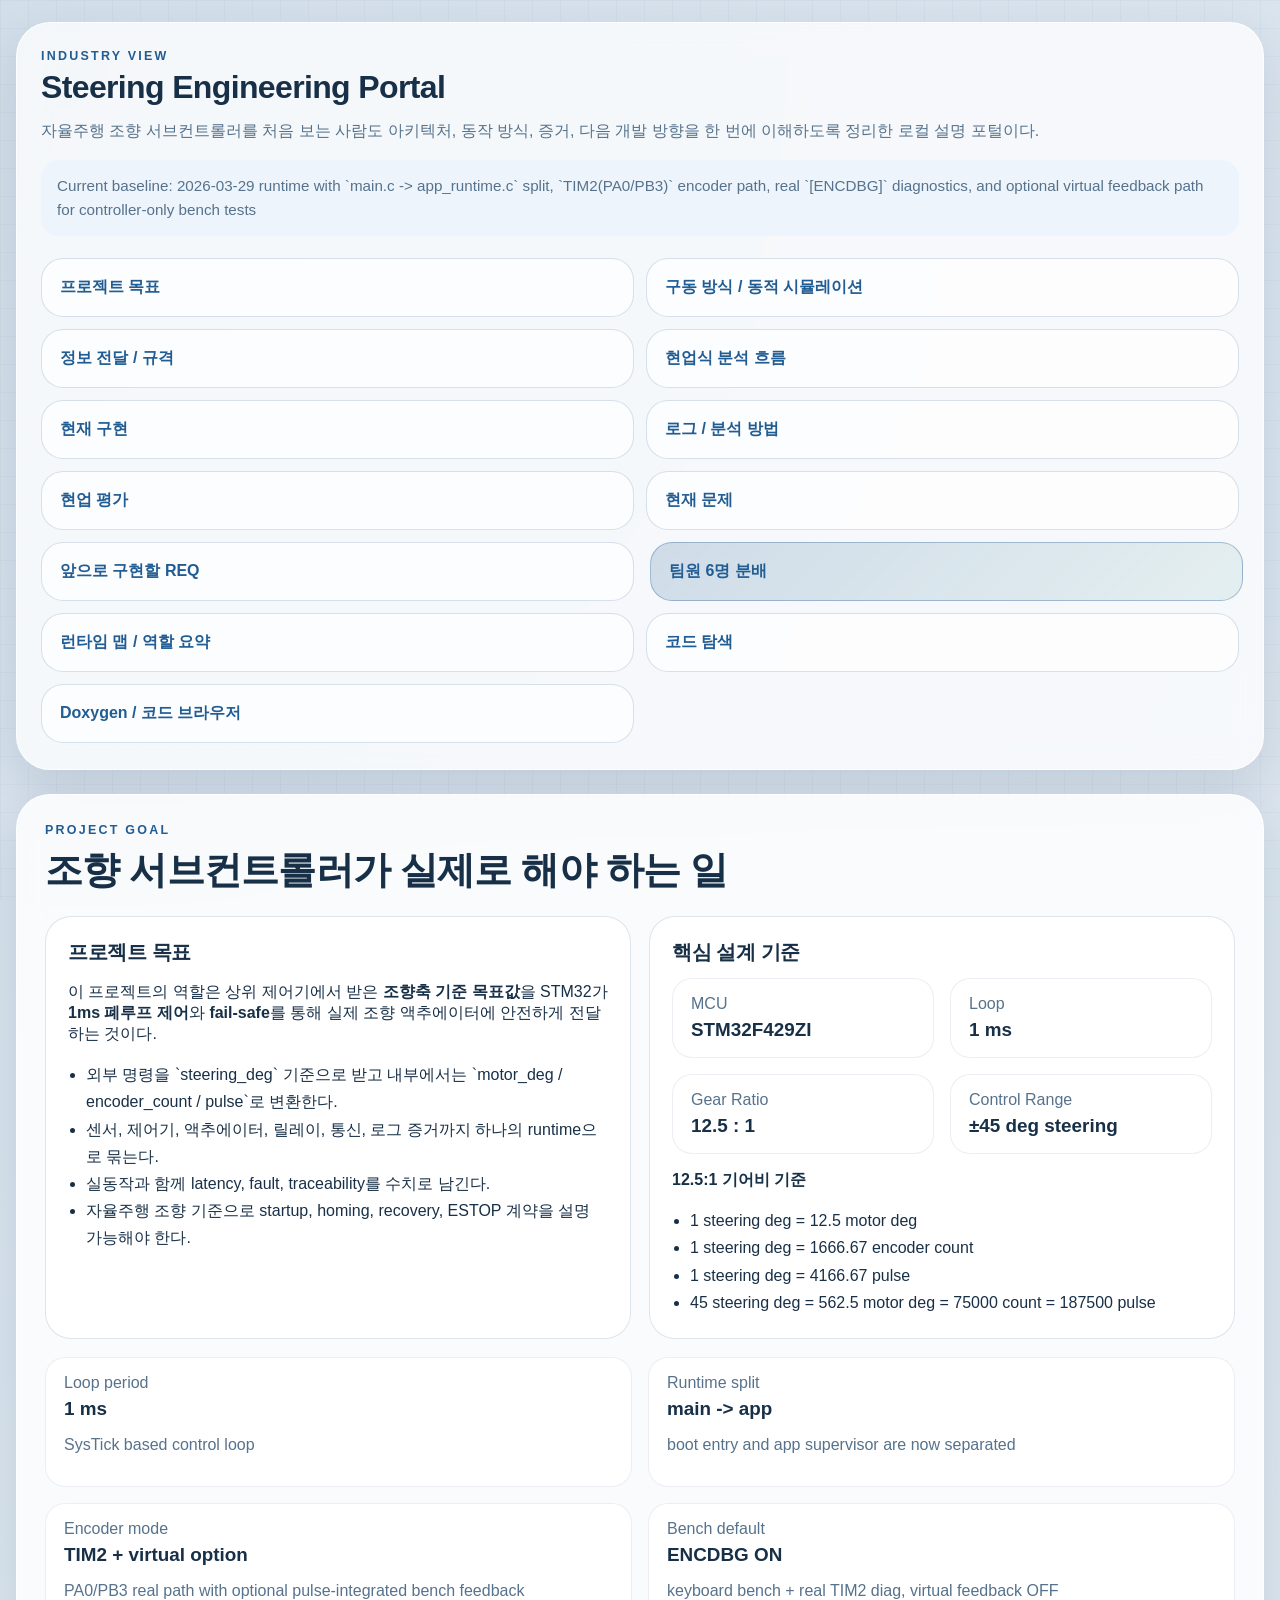
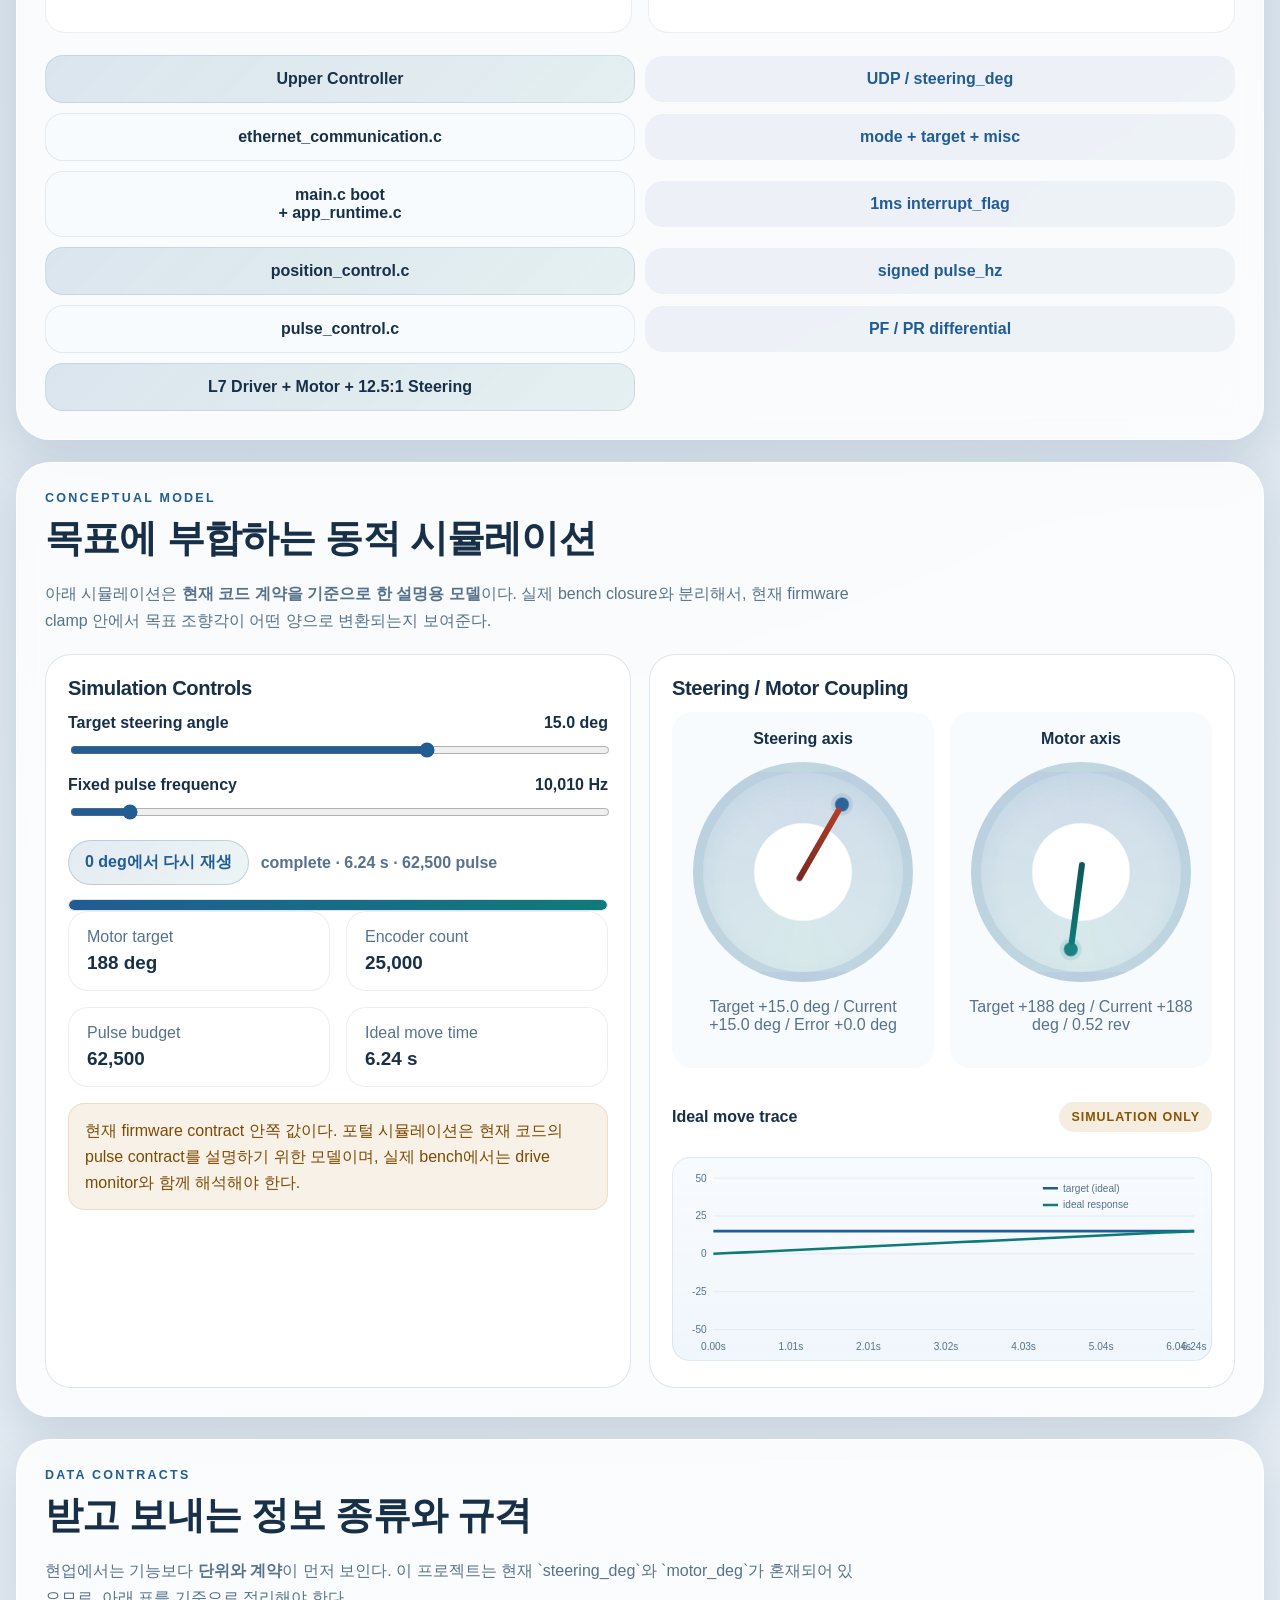
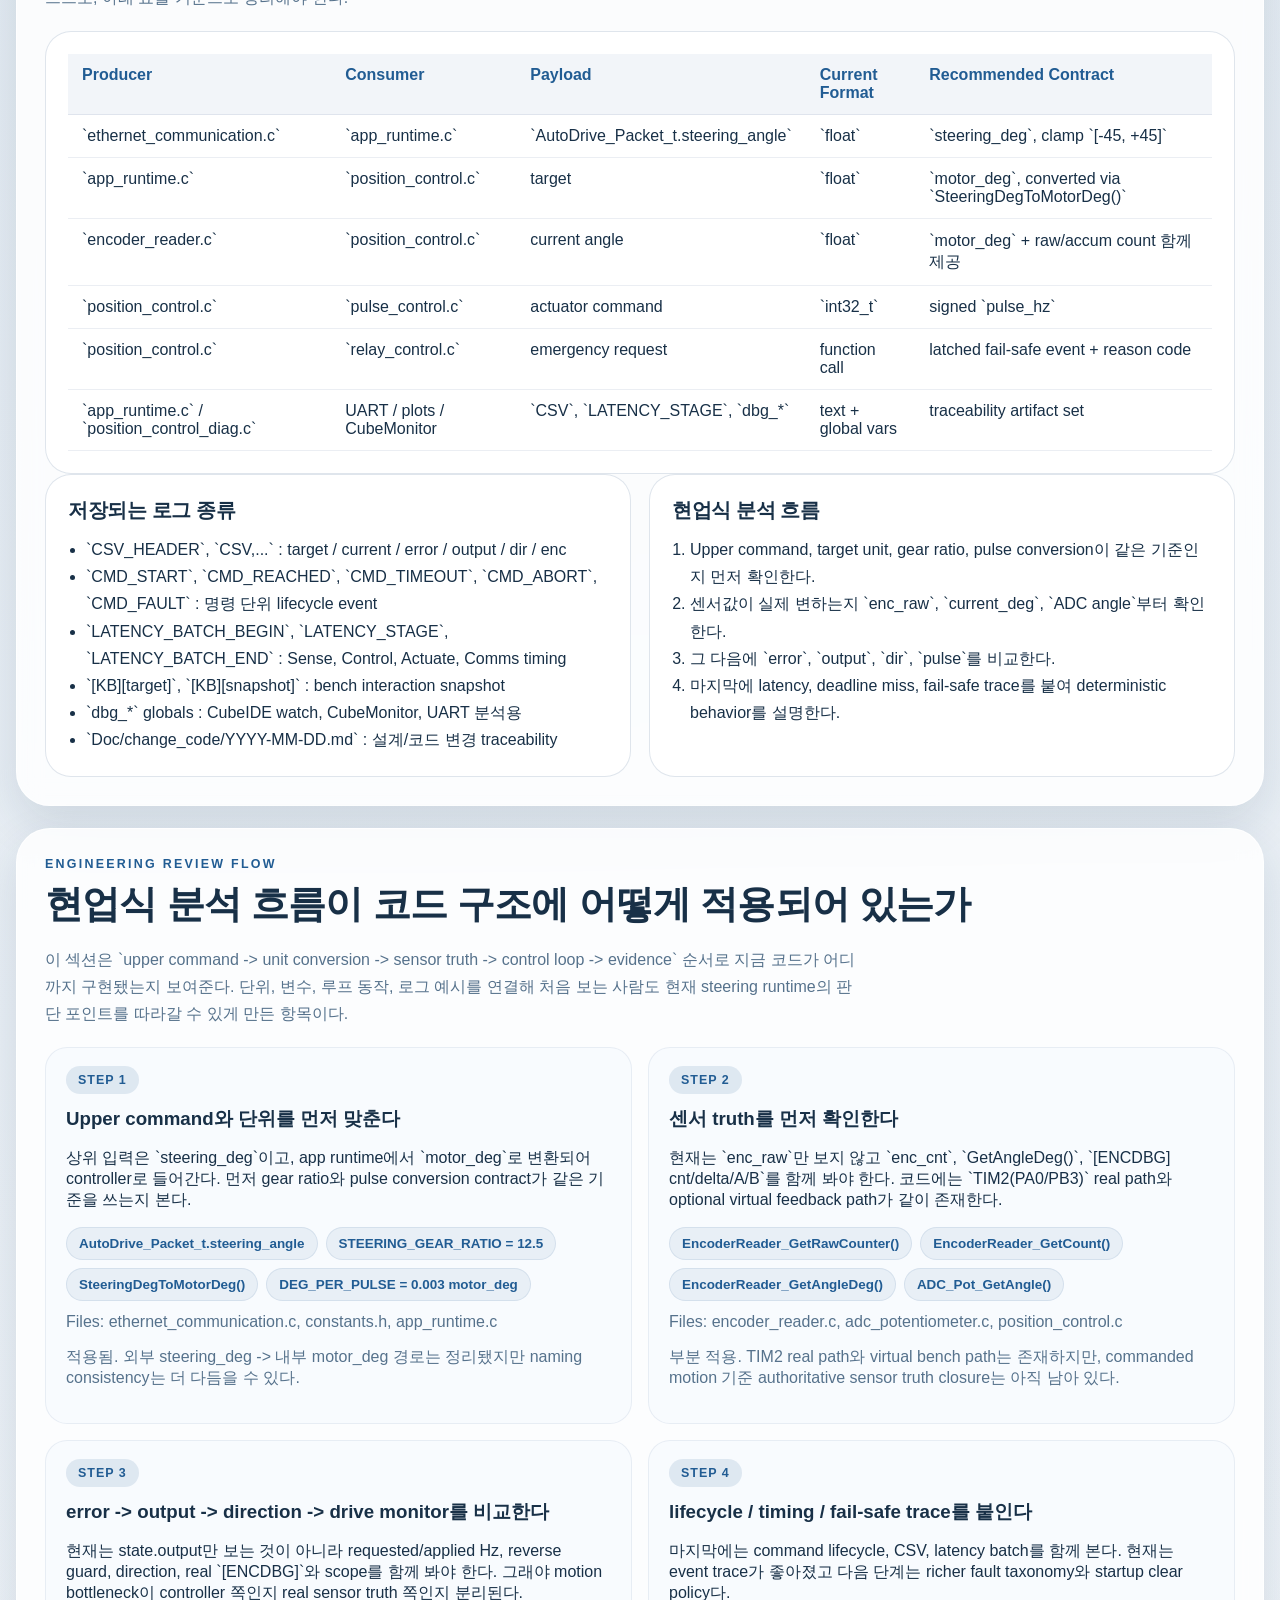
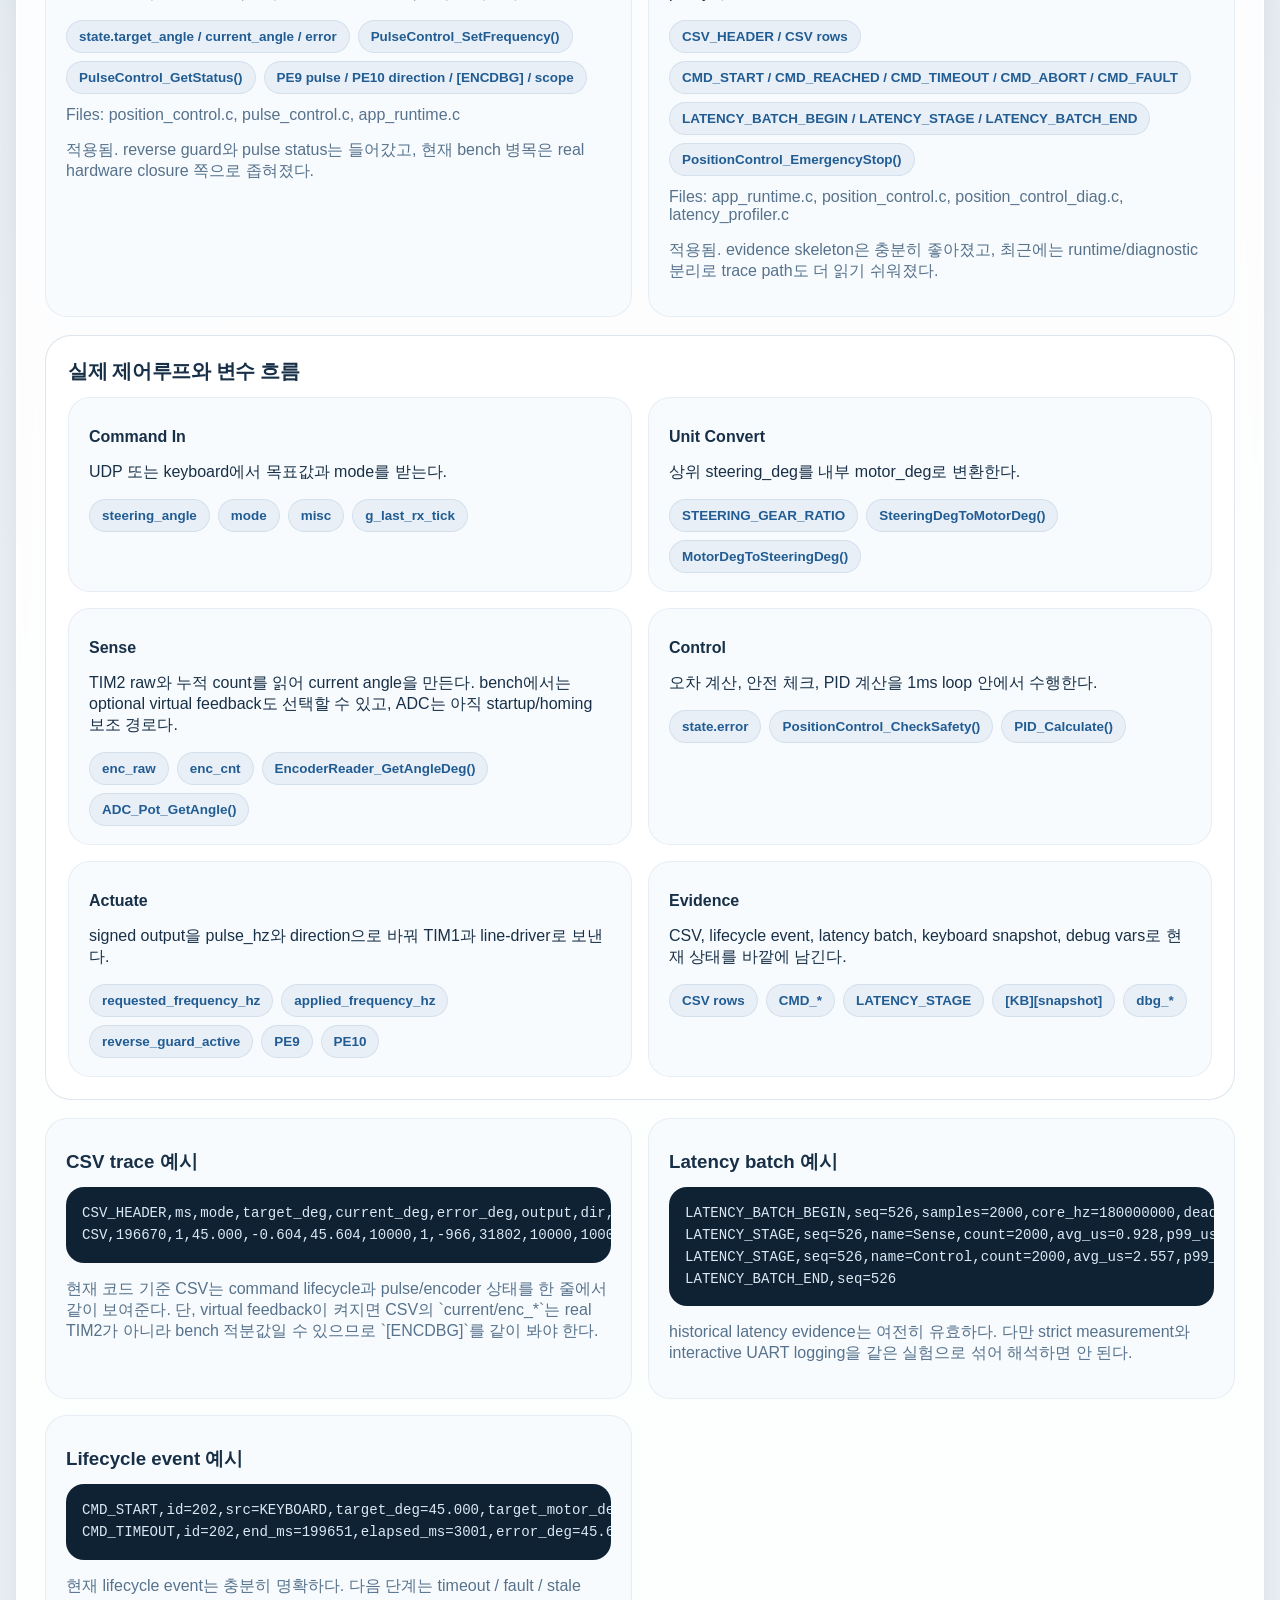
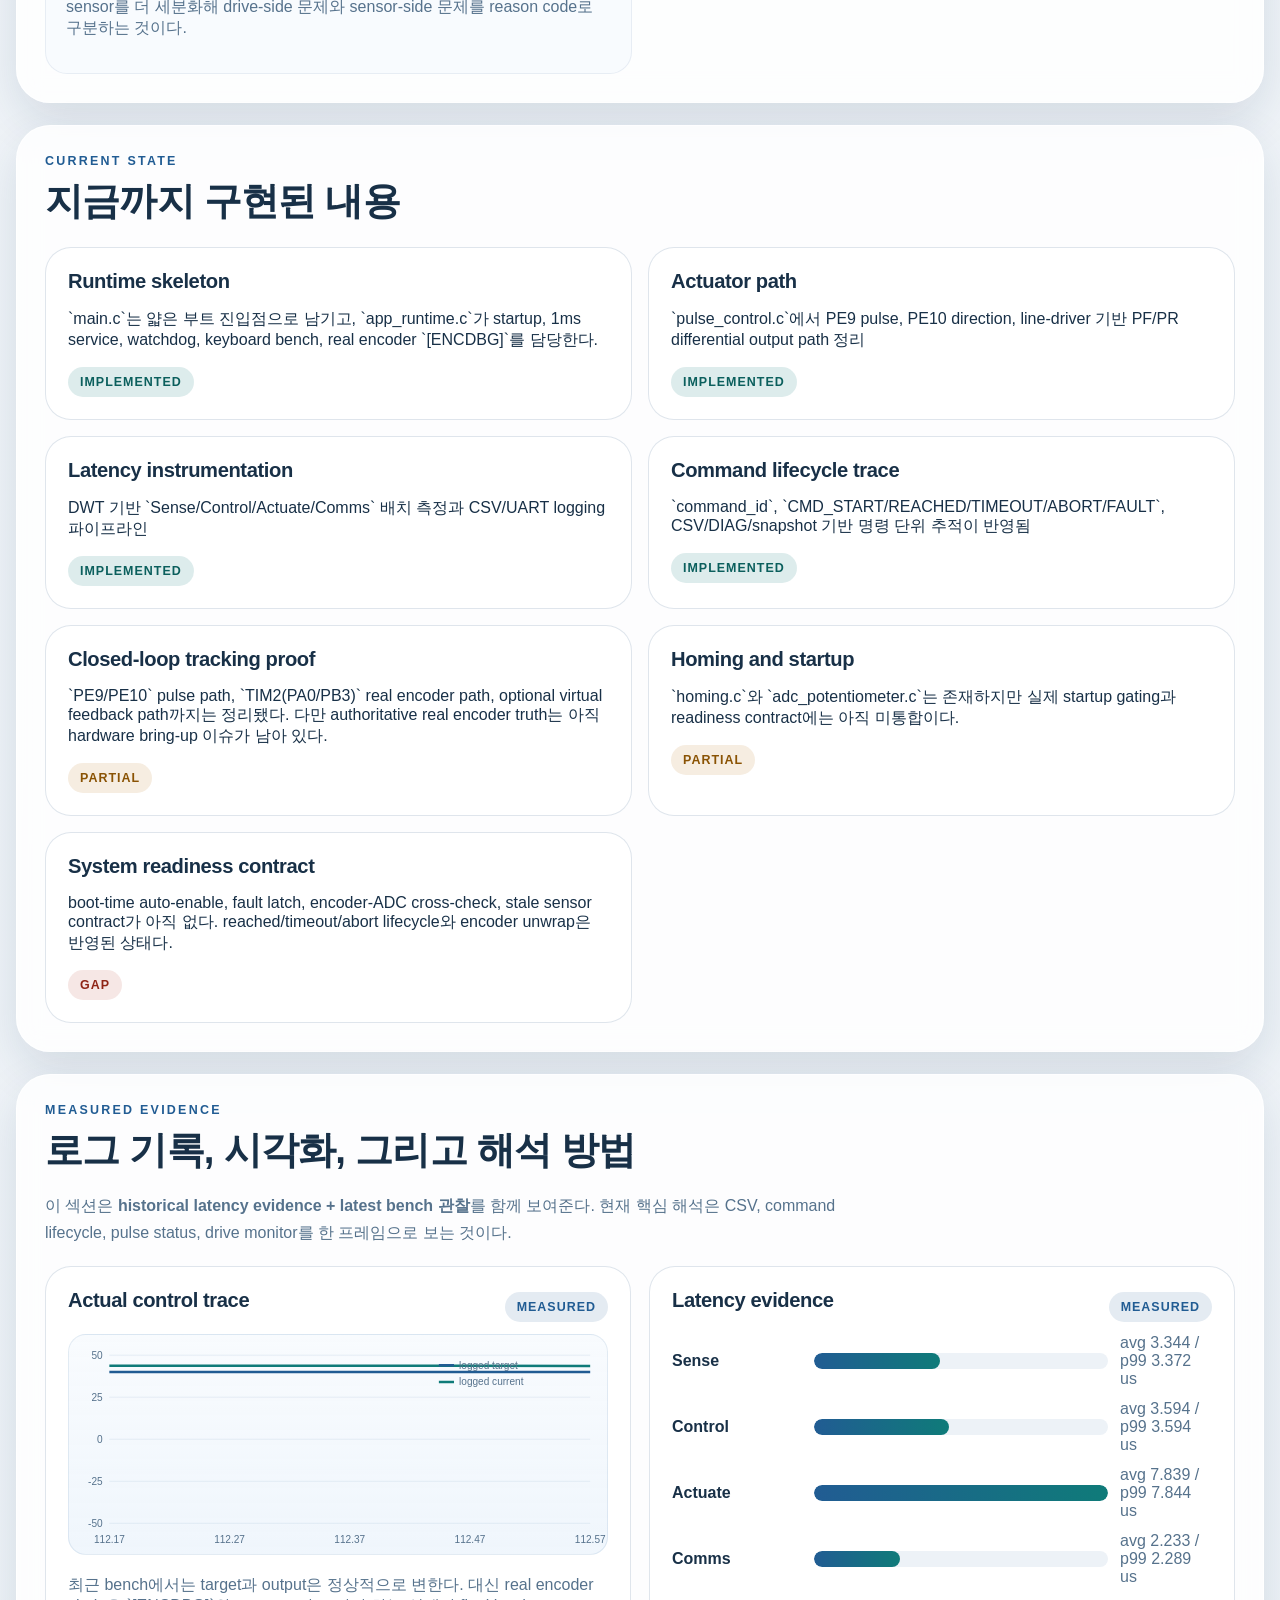
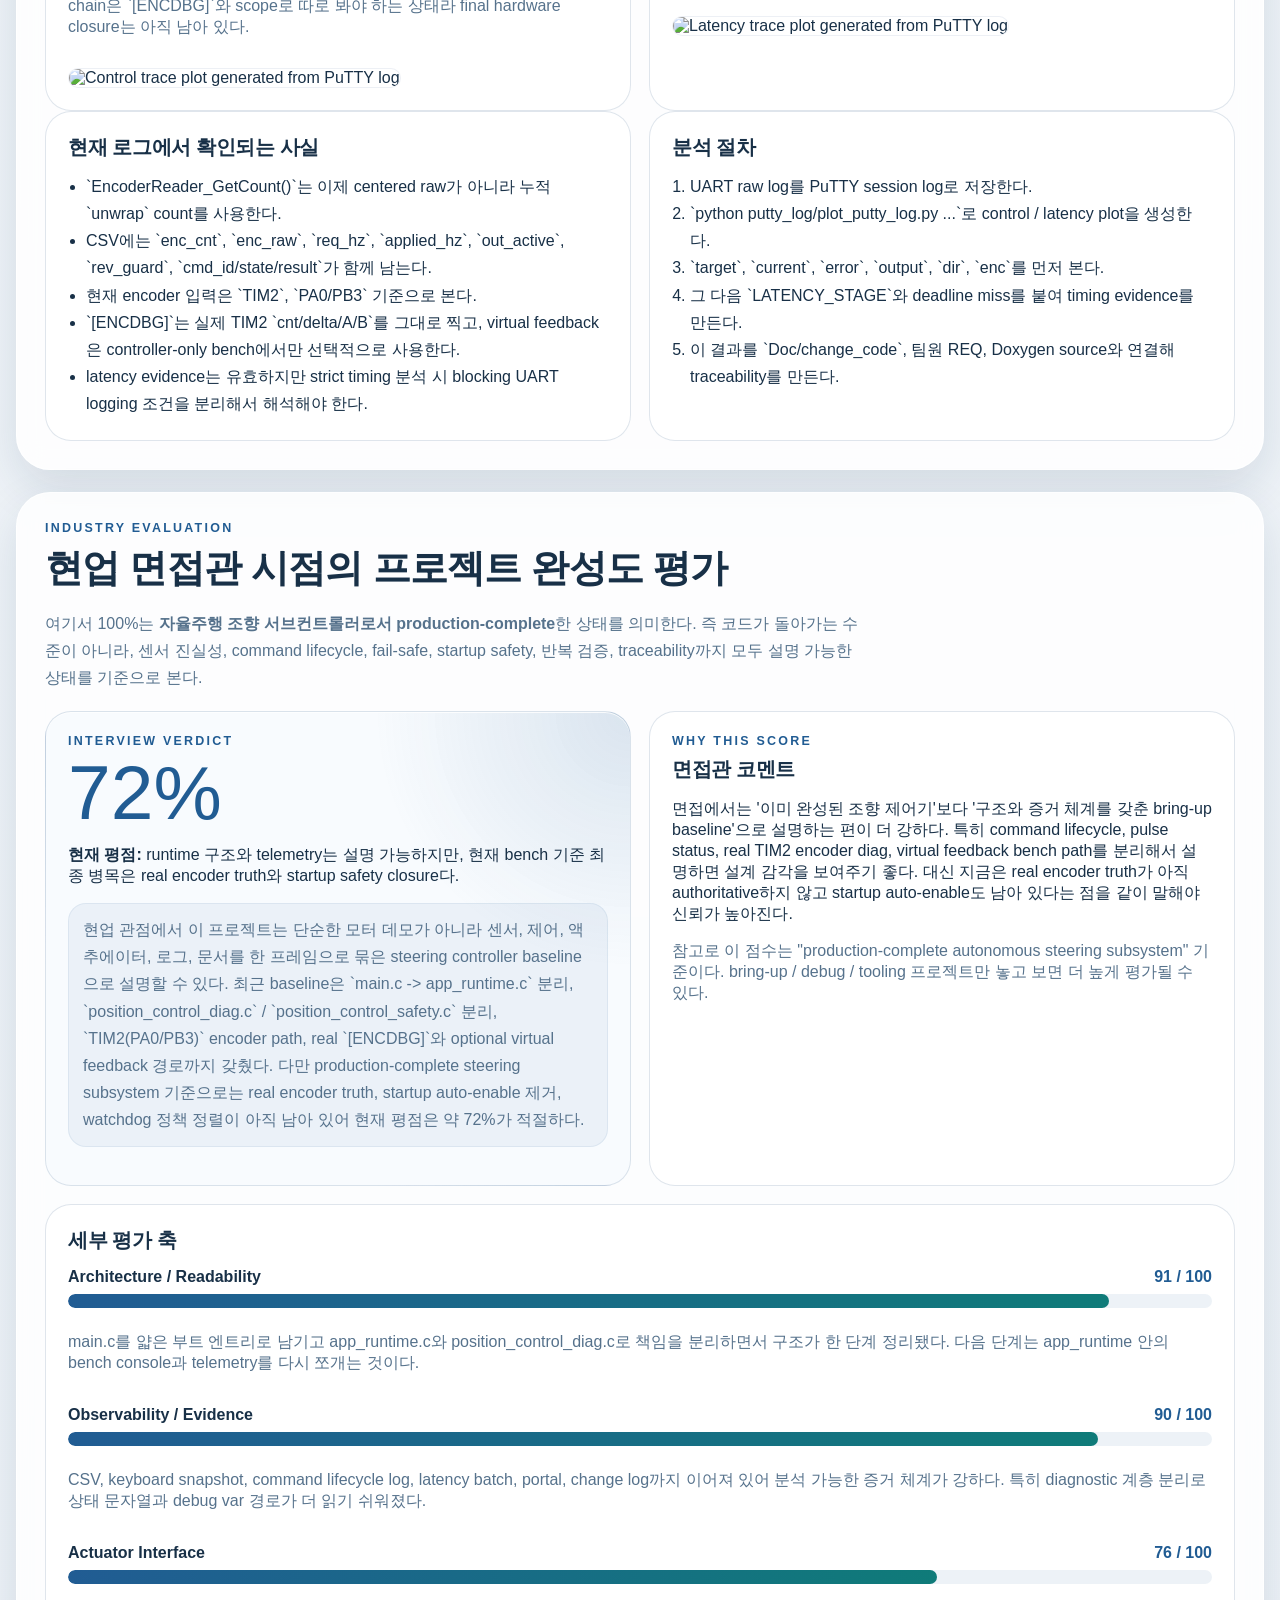
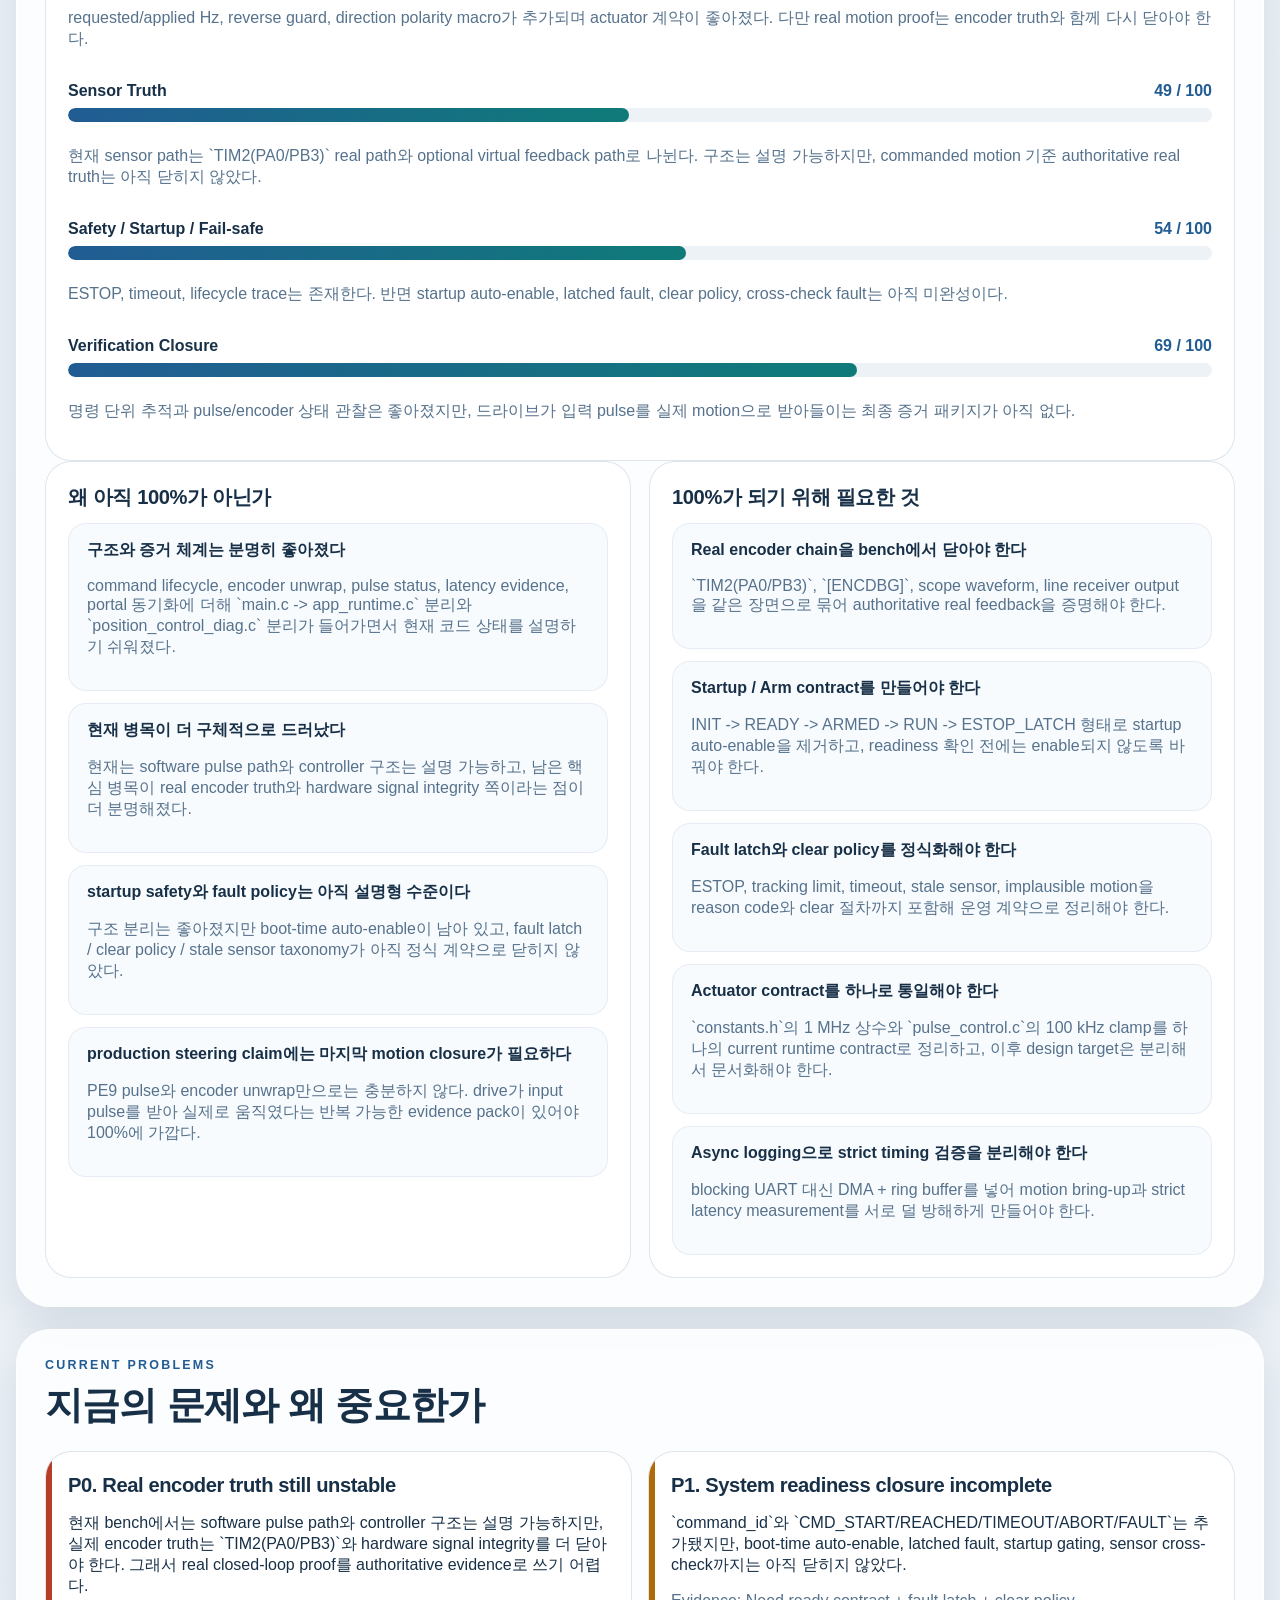
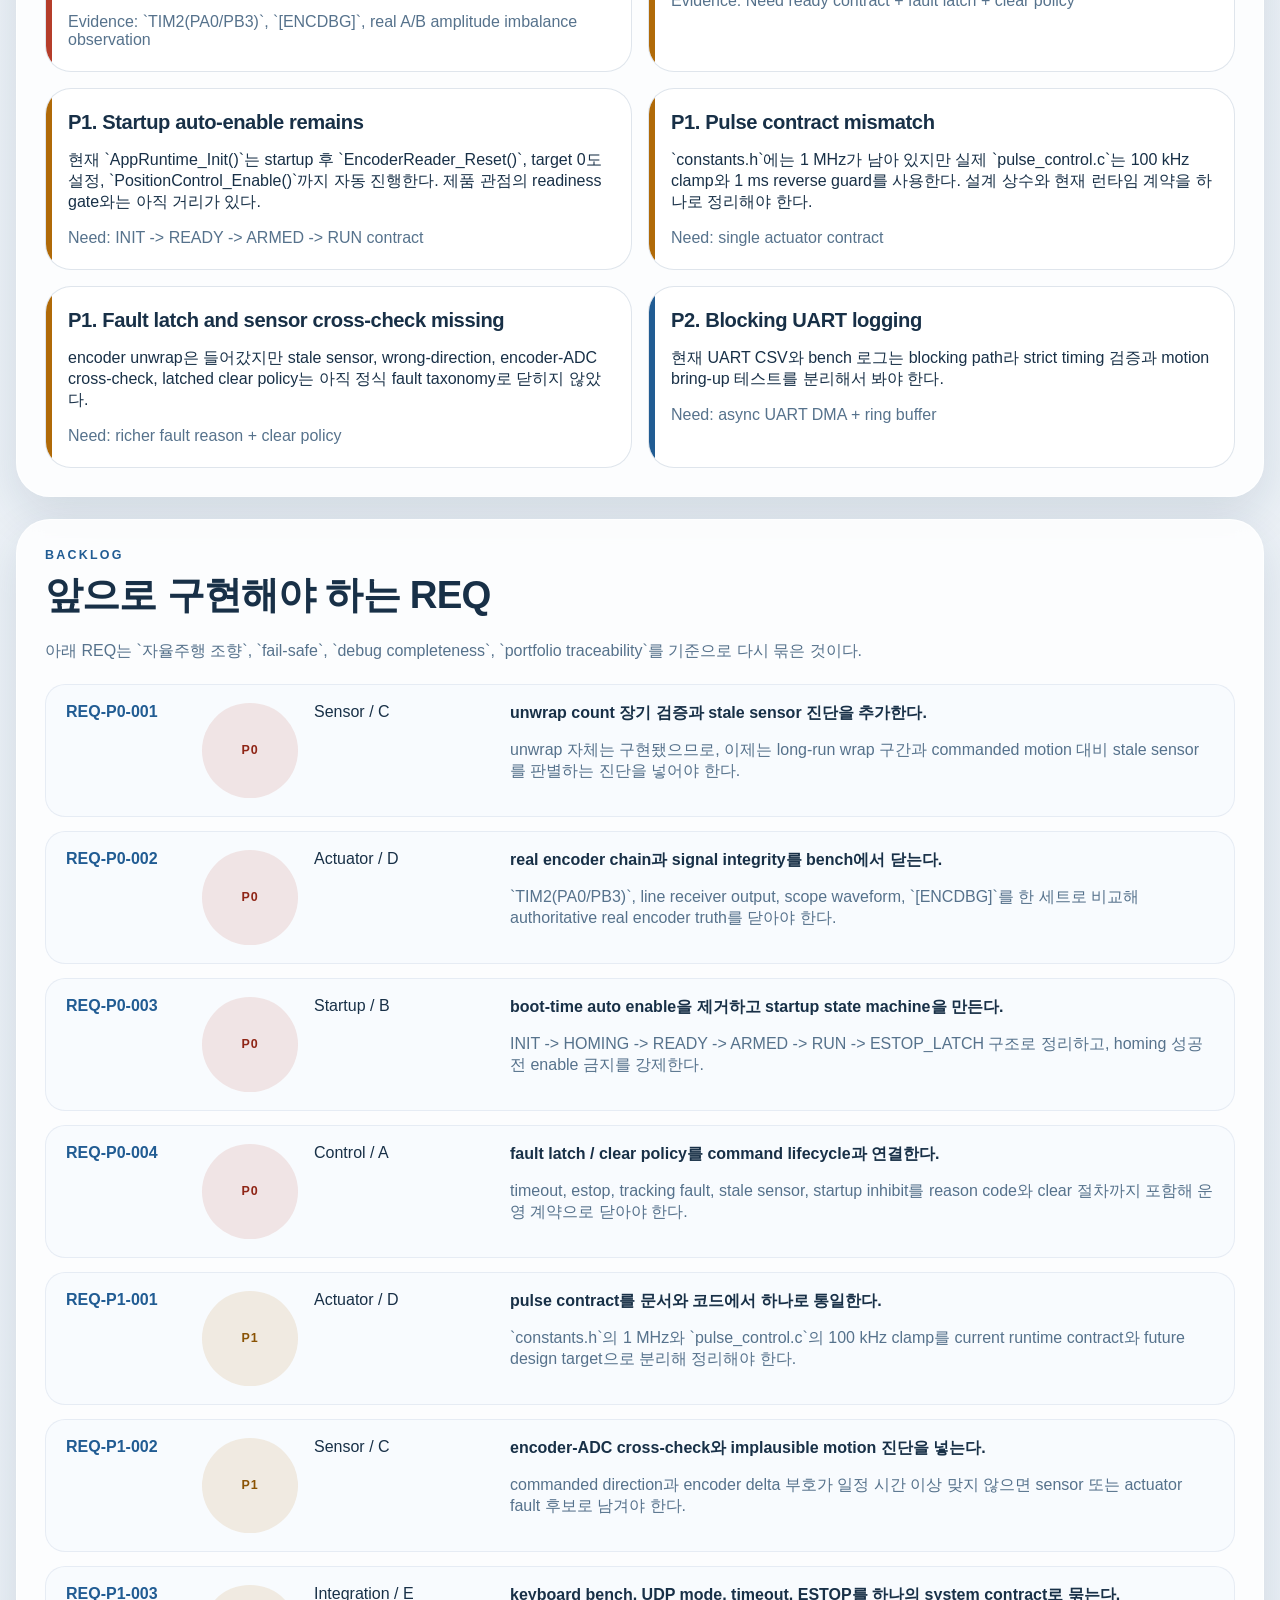
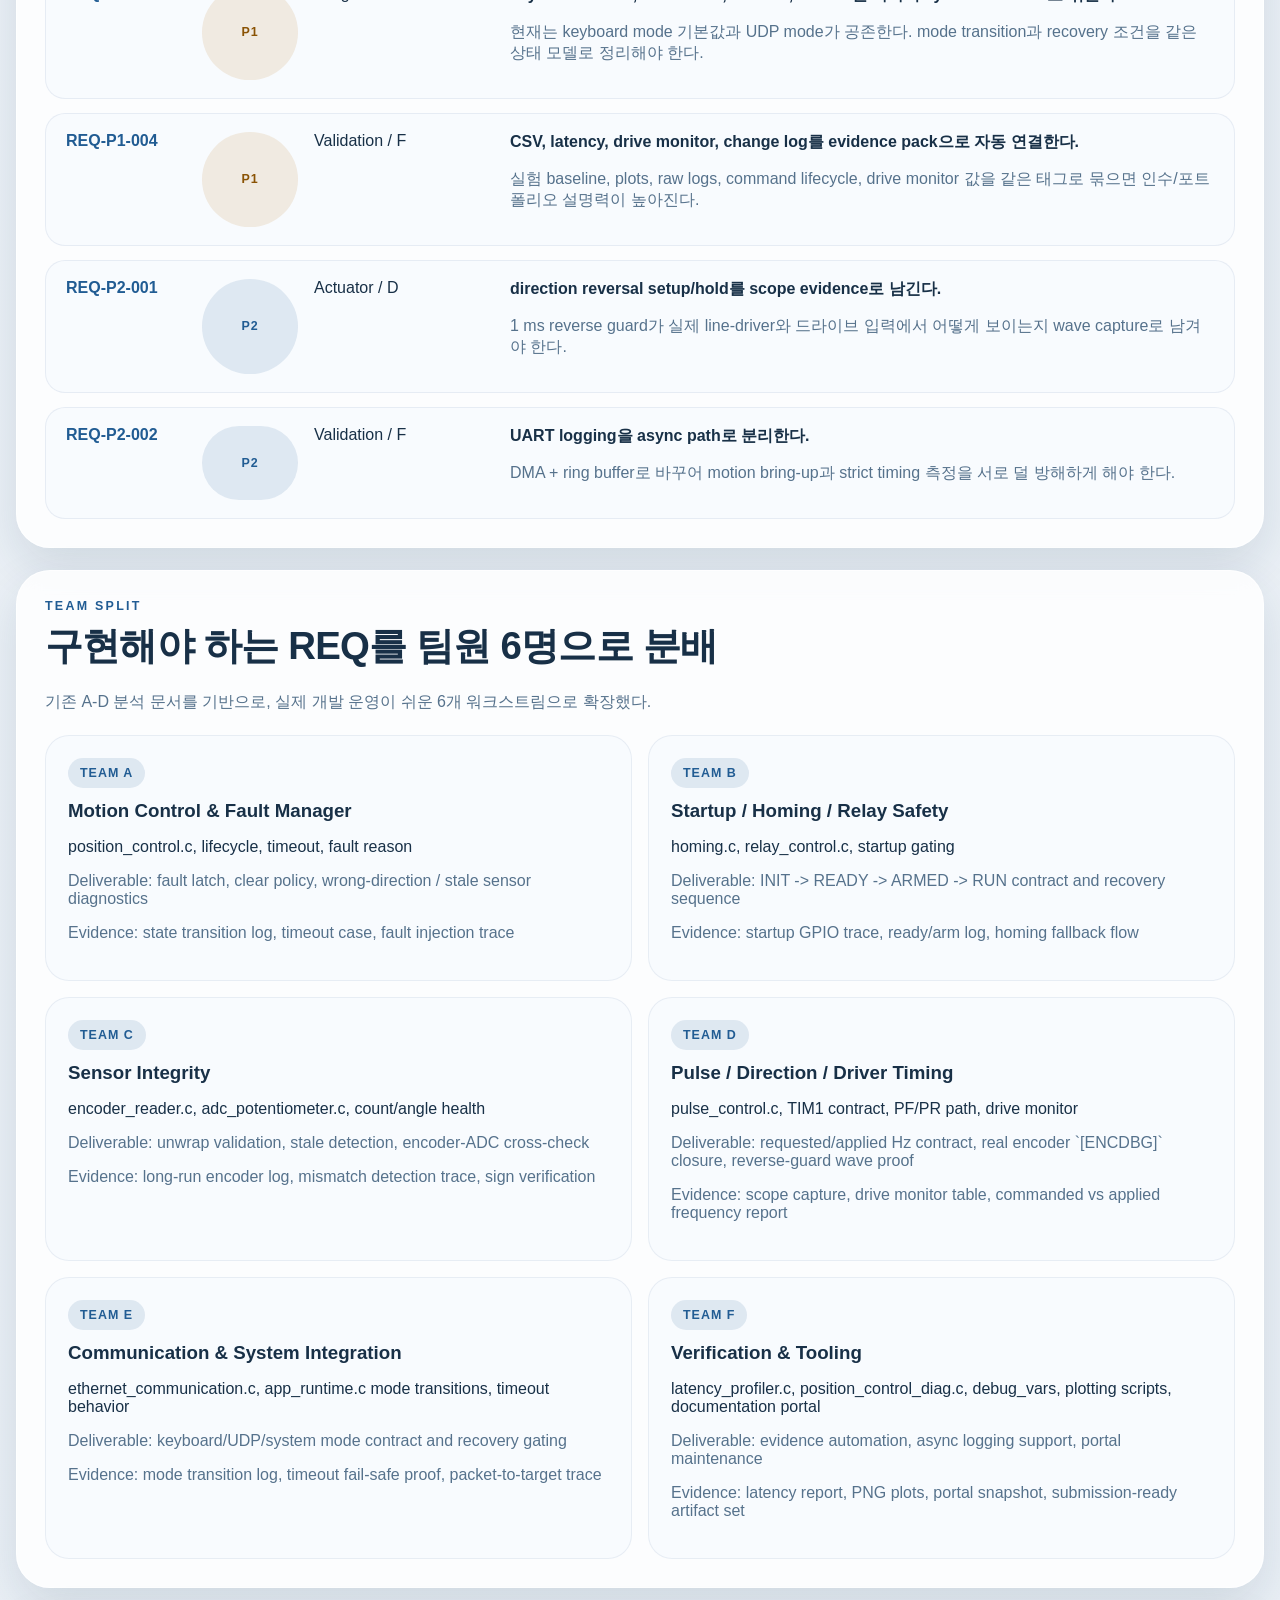
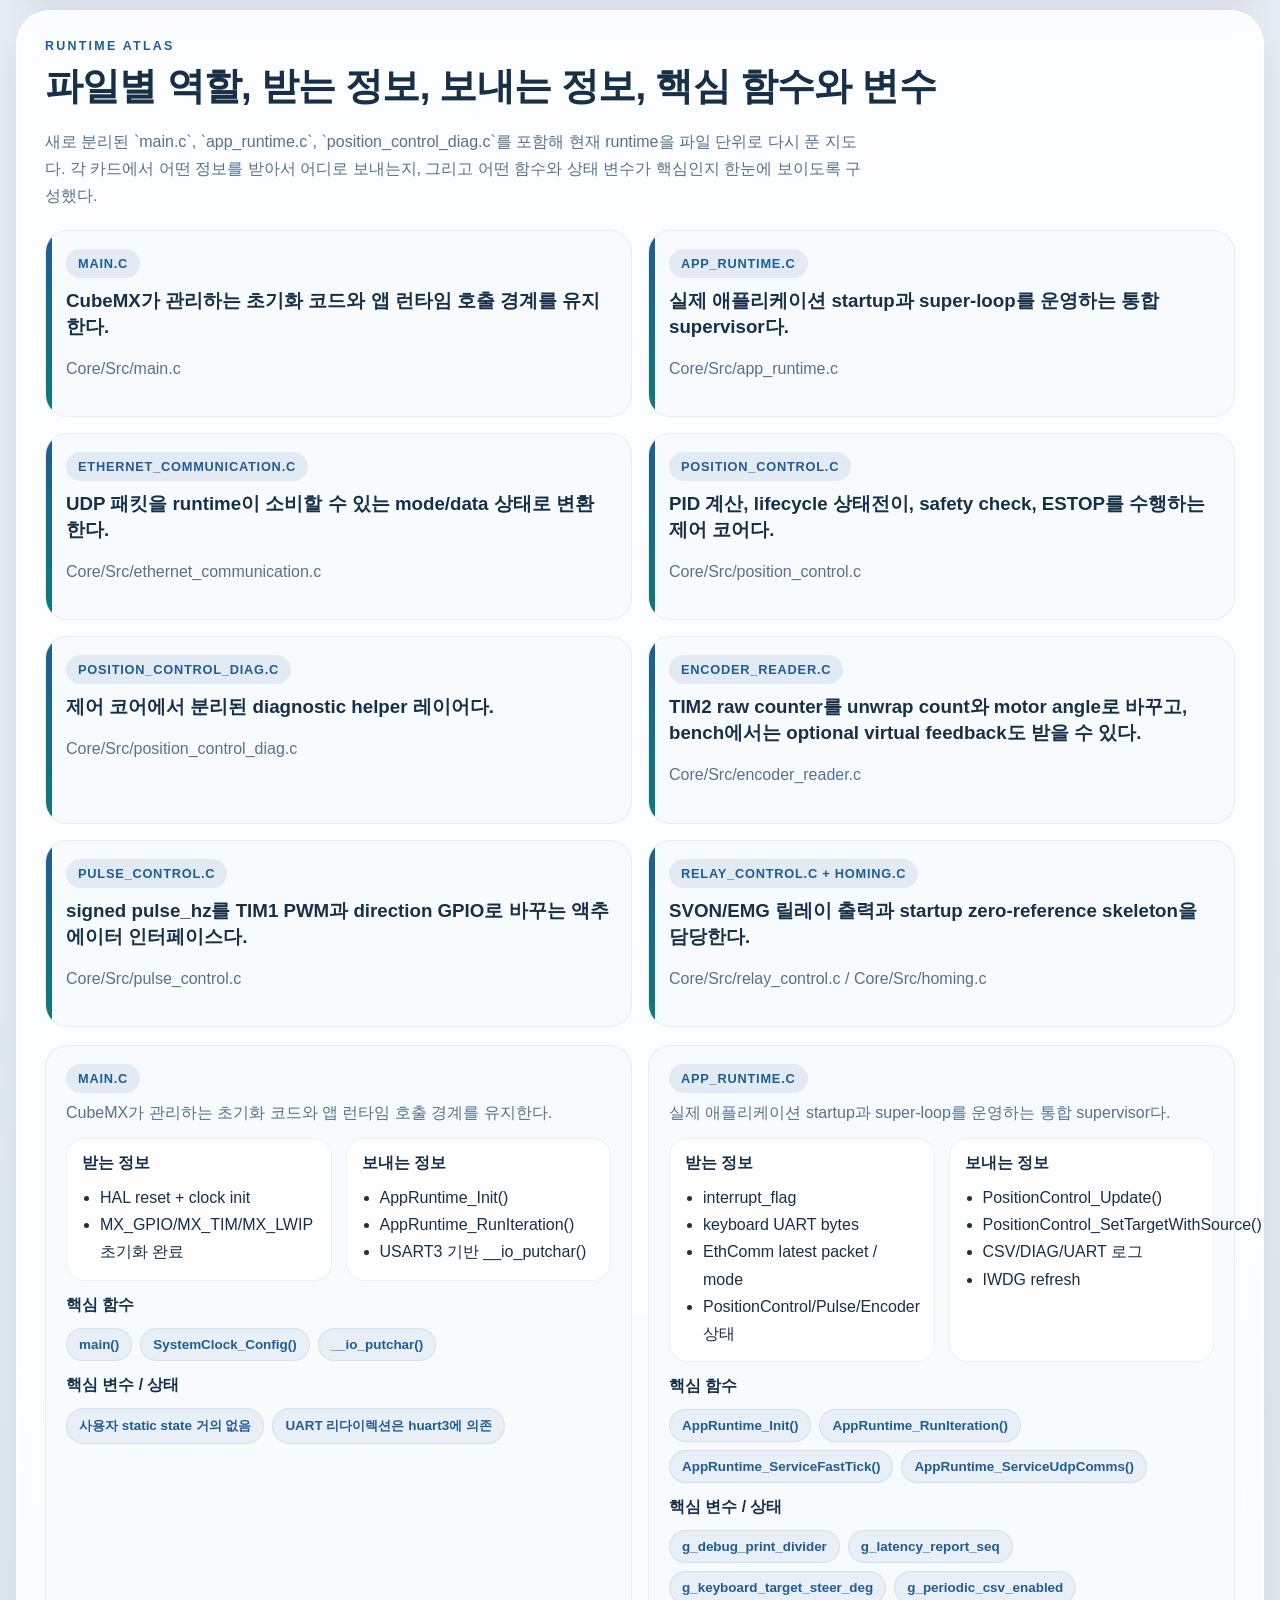
==== commit c1513162: "feat: add optional virtual encoder feedback path and refresh bench docs" ====
--- a/docs/steering_portal/index.html
+++ b/docs/steering_portal/index.html
@@ -17,7 +17,7 @@
           아키텍처, 동작 방식, 증거, 다음 개발 방향을 한 번에 이해하도록 정리한 로컬 설명 포털이다.
         </p>
         <p class="baseline">
-          Current baseline: 2026-03-25 runtime with `main.c -> app_runtime.c` split, `position_control_diag.c` split, encoder unwrap count, and current bench note `P-RUN / P4-00=2 / St-06=0`
+          Current baseline: 2026-03-29 runtime with `main.c -> app_runtime.c` split, `TIM2(PA0/PB3)` encoder path, real `[ENCDBG]` diagnostics, and optional virtual feedback path for controller-only bench tests
         </p>
       </div>
 
@@ -324,7 +324,7 @@
         <div class="status-grid">
           <article class="status-card done">
             <h3>Runtime skeleton</h3>
-            <p>`main.c`는 얇은 부트 진입점으로 남기고, `app_runtime.c`가 startup, 1ms service, watchdog, keyboard bench를 담당한다.</p>
+            <p>`main.c`는 얇은 부트 진입점으로 남기고, `app_runtime.c`가 startup, 1ms service, watchdog, keyboard bench, real encoder `[ENCDBG]`를 담당한다.</p>
             <span class="state-tag">implemented</span>
           </article>
           <article class="status-card done">
@@ -344,7 +344,7 @@
           </article>
           <article class="status-card partial">
             <h3>Closed-loop tracking proof</h3>
-            <p>손으로 축을 돌릴 때 TIM4 count는 변하고 PE9 pulse도 확인됐지만, current bench에서는 드라이브 `St-06=0`이라 commanded motion closure가 미완료다.</p>
+            <p>`PE9/PE10` pulse path, `TIM2(PA0/PB3)` real encoder path, optional virtual feedback path까지는 정리됐다. 다만 authoritative real encoder truth는 아직 hardware bring-up 이슈가 남아 있다.</p>
             <span class="state-tag">partial</span>
           </article>
           <article class="status-card partial">
@@ -378,7 +378,7 @@
             </div>
             <svg id="actual-trace" viewBox="0 0 640 260" class="trace-svg" aria-label="Measured steering response chart"></svg>
             <p class="caption">
-              최근 bench에서는 target과 output은 변하지만 drive `St-06=0` 상태가 유지돼 motion closure가 아직 닫히지 않는다.
+              최근 bench에서는 target과 output은 정상적으로 변한다. 대신 real encoder chain은 `[ENCDBG]`와 scope로 따로 봐야 하는 상태라 final hardware closure는 아직 남아 있다.
             </p>
             <img class="plot-image" src="../../putty_log/plots/control_trace.png" alt="Control trace plot generated from PuTTY log">
           </article>
@@ -399,8 +399,8 @@
             <ul class="plain-list">
               <li>`EncoderReader_GetCount()`는 이제 centered raw가 아니라 누적 `unwrap` count를 사용한다.</li>
               <li>CSV에는 `enc_cnt`, `enc_raw`, `req_hz`, `applied_hz`, `out_active`, `rev_guard`, `cmd_id/state/result`가 함께 남는다.</li>
-              <li>최근 bench에서는 손으로 축을 돌릴 때 TIM4 count가 변하므로 encoder input chain 자체는 일부 확인됐다.</li>
-              <li>반면 drive monitor `St-06=0`, `St-04` 정지 상태라 command pulse recognition closure는 아직 없다.</li>
+              <li>현재 encoder 입력은 `TIM2`, `PA0/PB3` 기준으로 본다.</li>
+              <li>`[ENCDBG]`는 실제 TIM2 `cnt/delta/A/B`를 그대로 찍고, virtual feedback은 controller-only bench에서만 선택적으로 사용한다.</li>
               <li>latency evidence는 유효하지만 strict timing 분석 시 blocking UART logging 조건을 분리해서 해석해야 한다.</li>
             </ul>
           </article>
@@ -458,12 +458,13 @@
 
         <div class="issue-grid">
           <article class="issue-card critical">
-            <h3>P0. Drive command pulse not counted</h3>
+            <h3>P0. Real encoder truth still unstable</h3>
             <p>
-              현재 bench에서는 `P-RUN`, `P4-00=2`, `PE9` pulse 확인에도 불구하고 드라이브 `St-06=0`, `St-04` 정지 상태가 남아 있다.
-              따라서 현재 가장 큰 병목은 drive-side pulse recognition closure다.
-            </p>
-            <span class="evidence">Evidence: `St-06 = 0`, `St-04` static</span>
+              현재 bench에서는 software pulse path와 controller 구조는 설명 가능하지만,
+              실제 encoder truth는 `TIM2(PA0/PB3)`와 hardware signal integrity를 더 닫아야 한다.
+              그래서 real closed-loop proof를 authoritative evidence로 쓰기 어렵다.
+            </p>
+            <span class="evidence">Evidence: `TIM2(PA0/PB3)`, `[ENCDBG]`, real A/B amplitude imbalance observation</span>
           </article>
 
           <article class="issue-card warning">
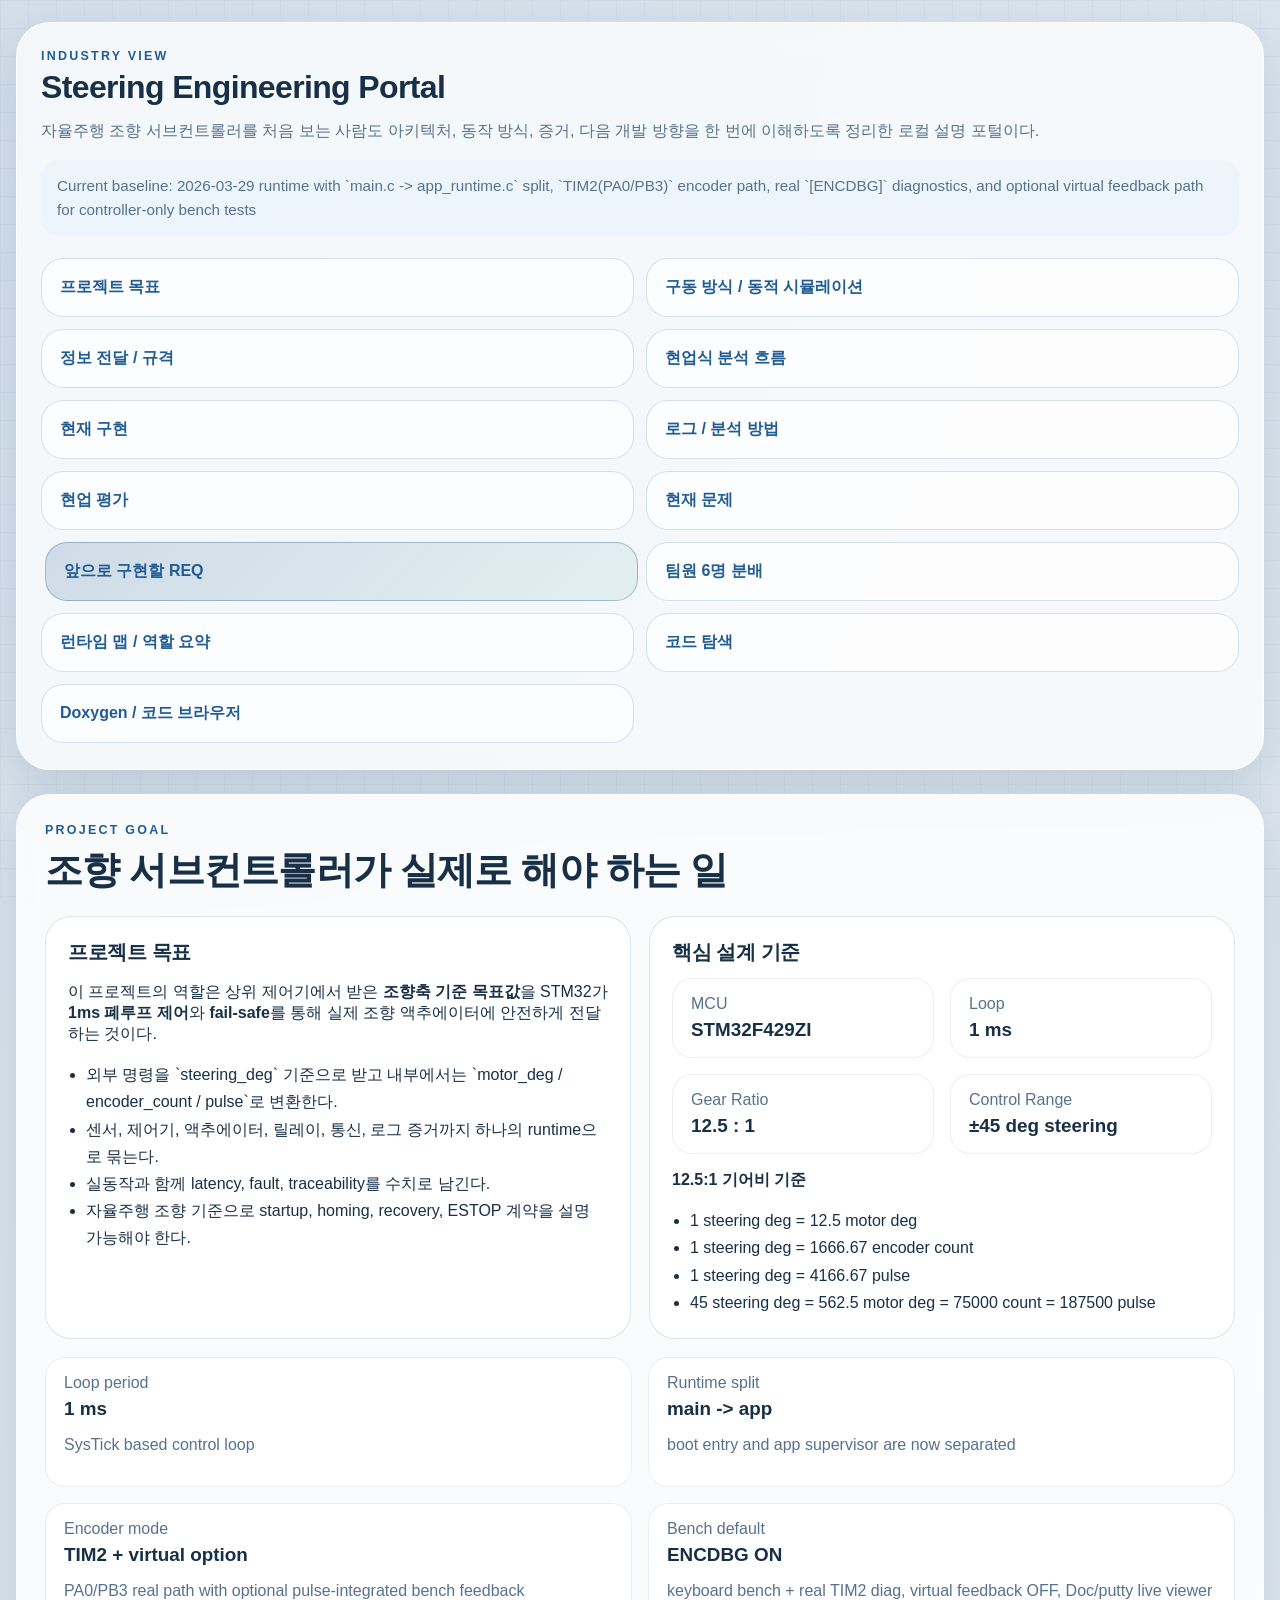
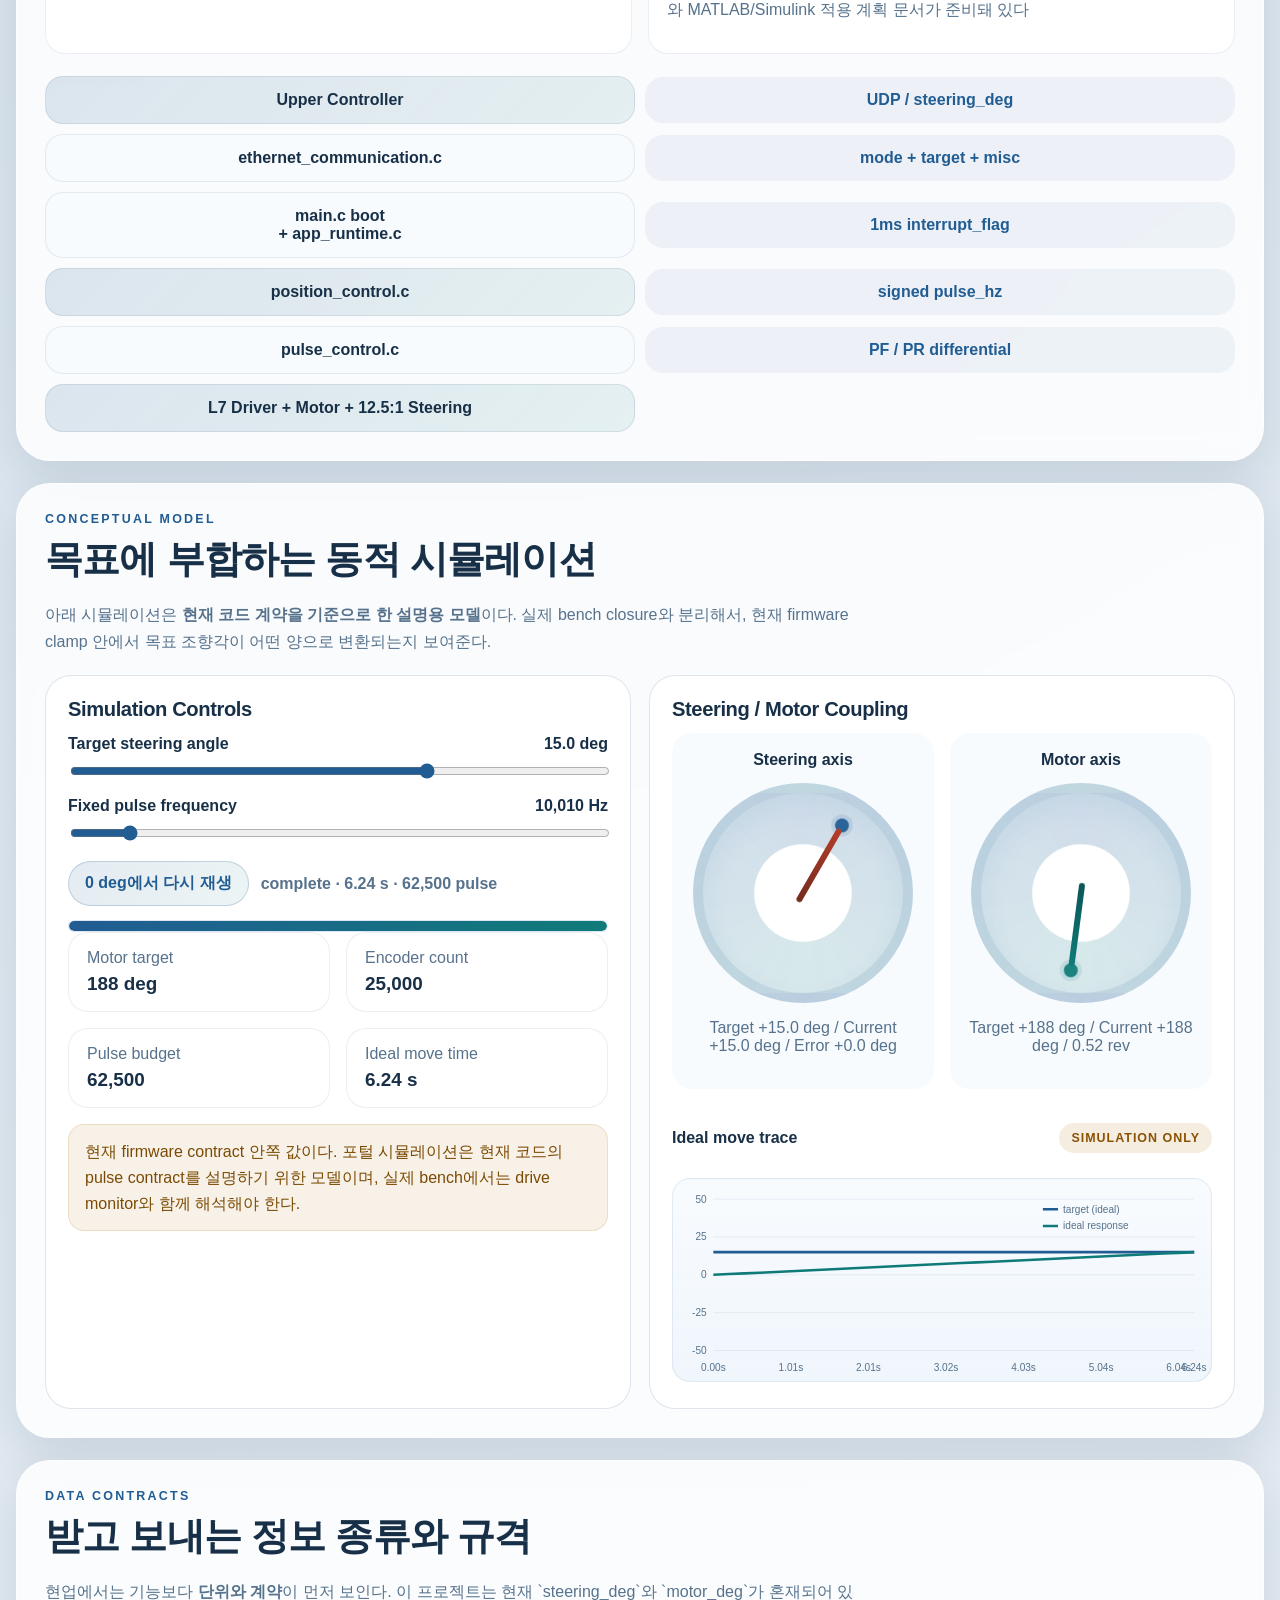
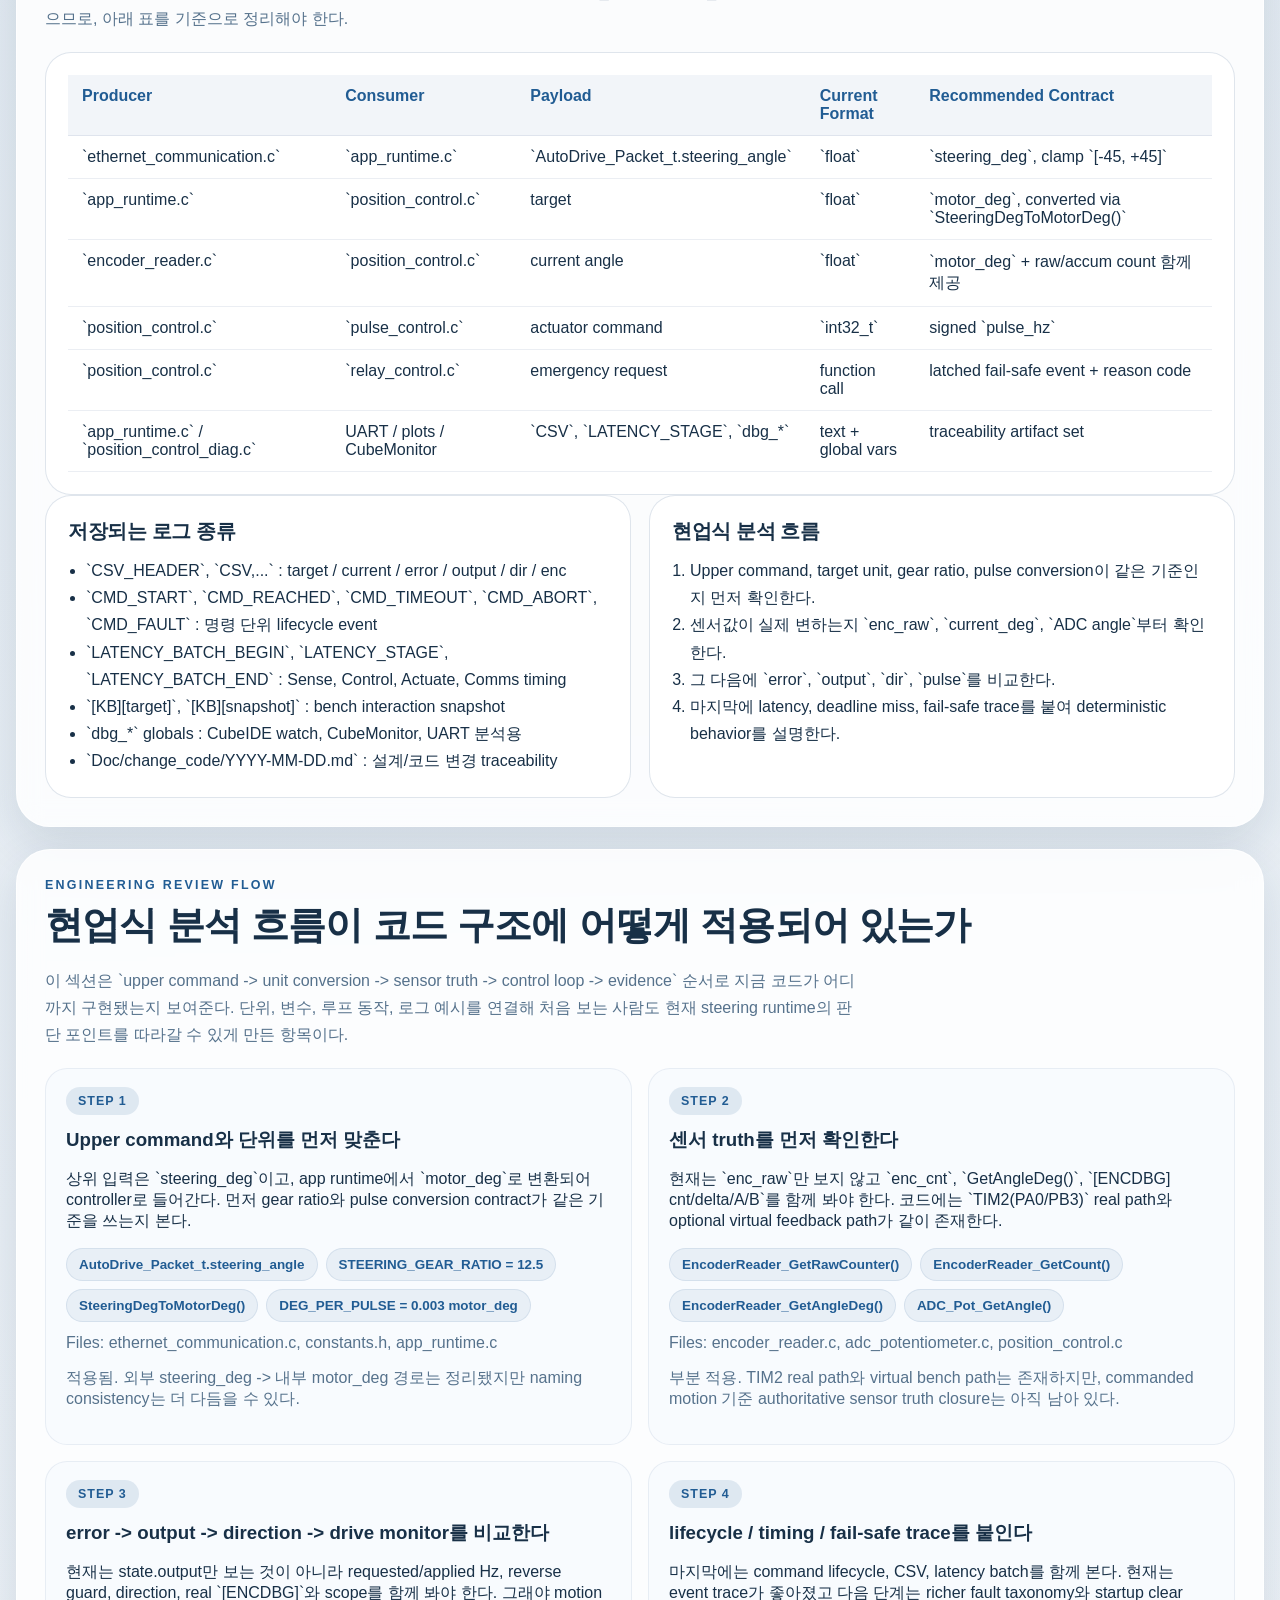
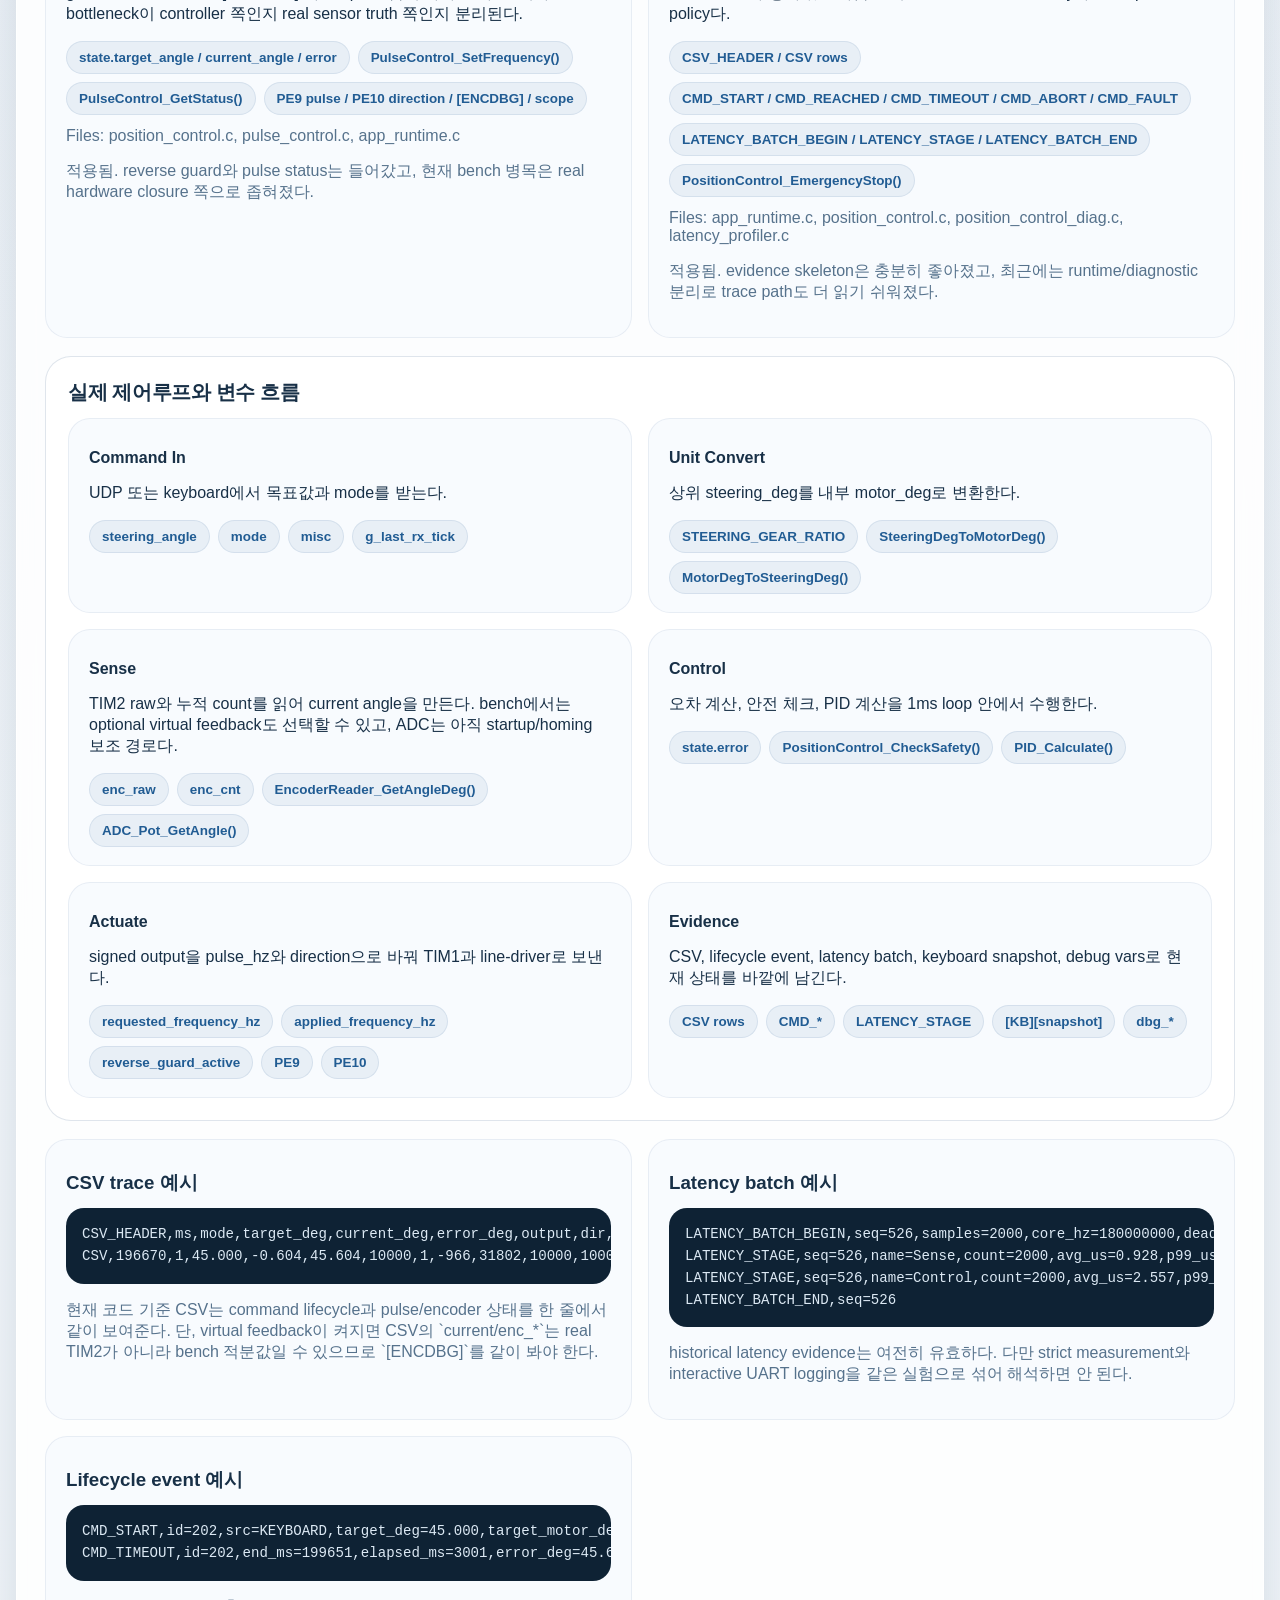
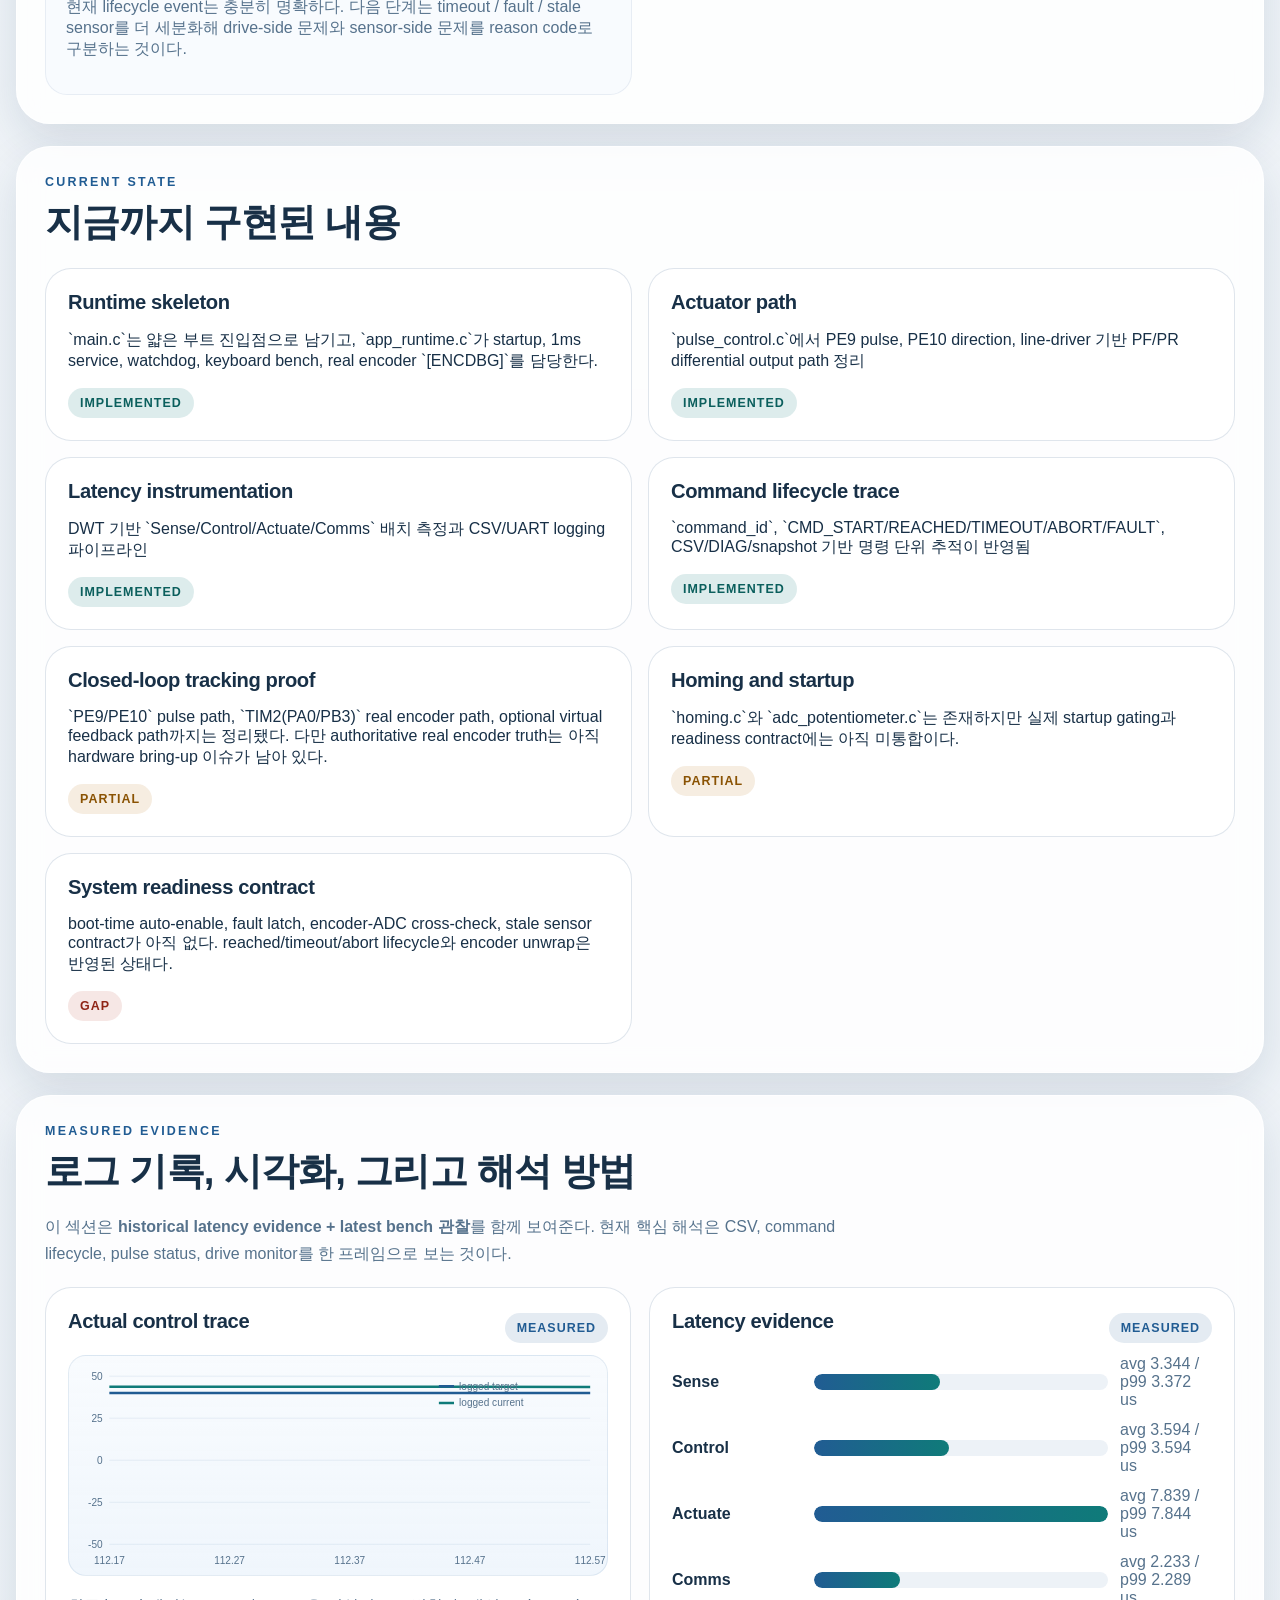
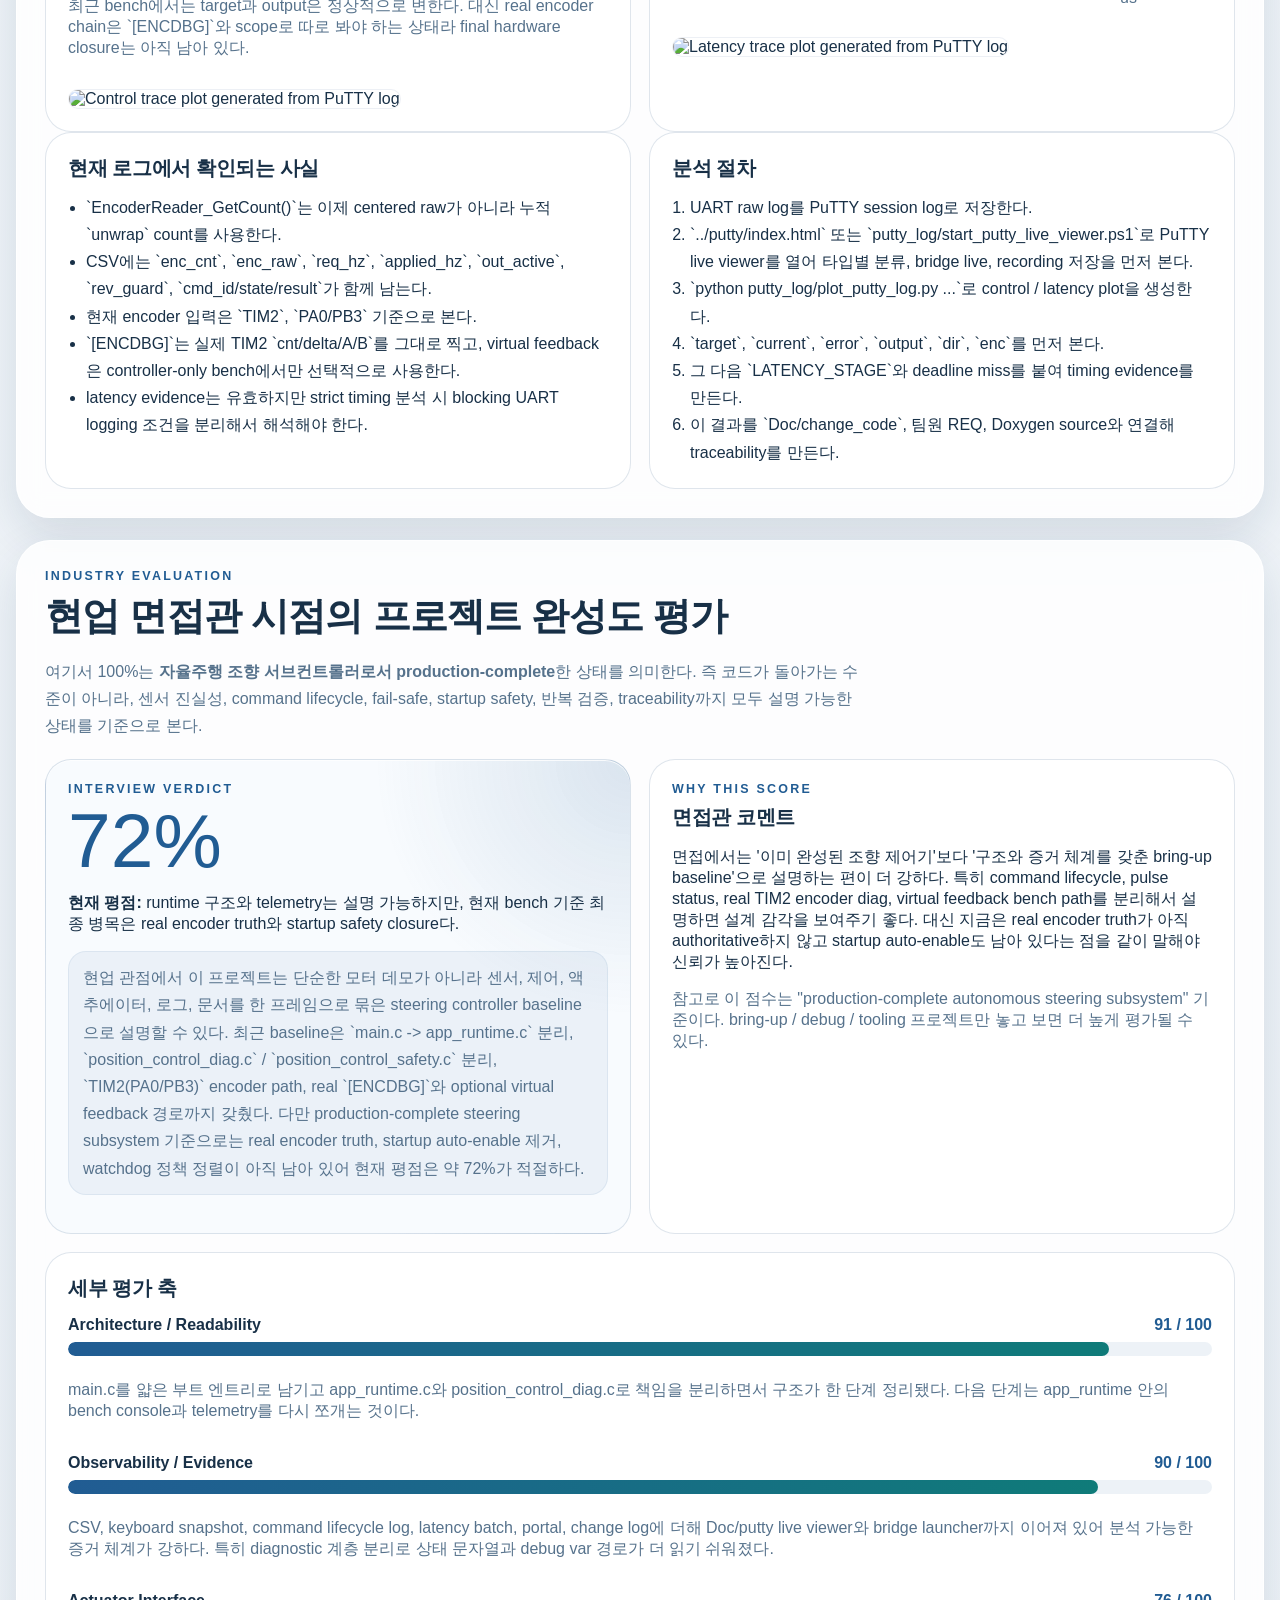
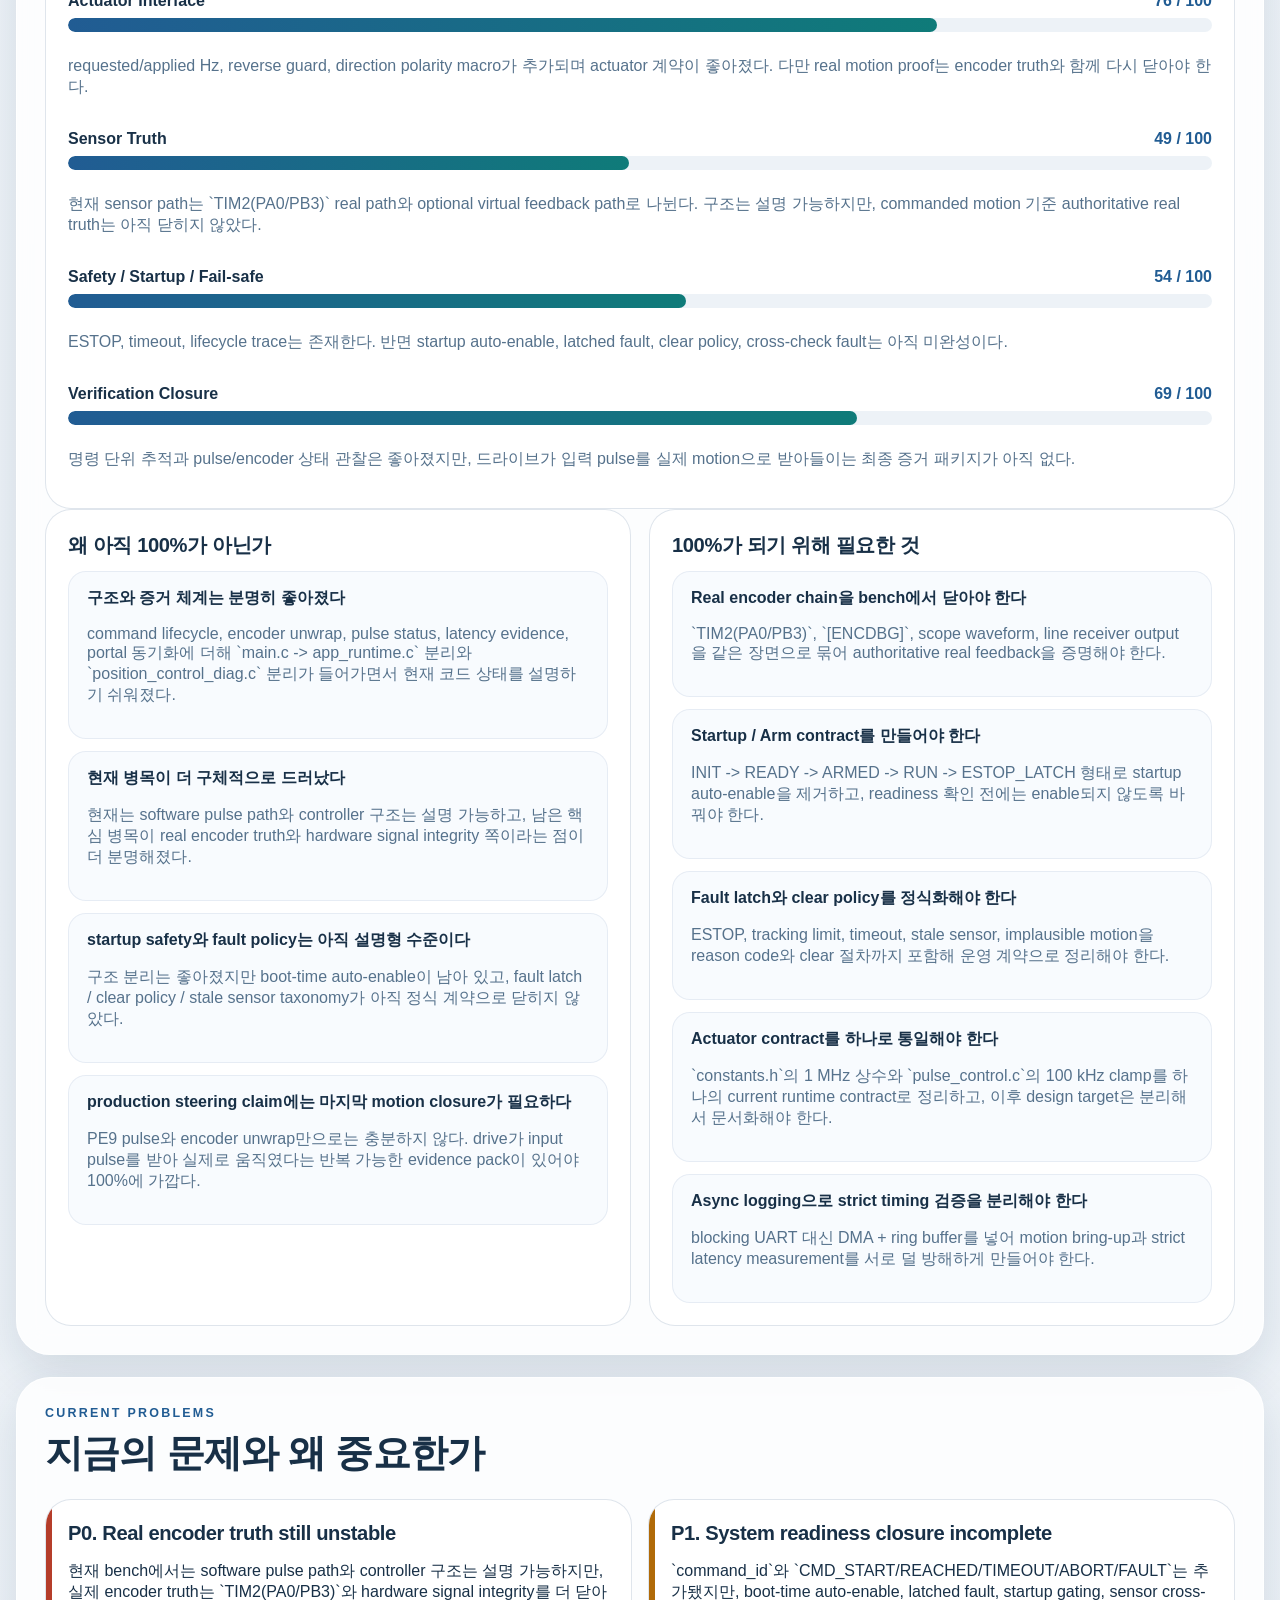
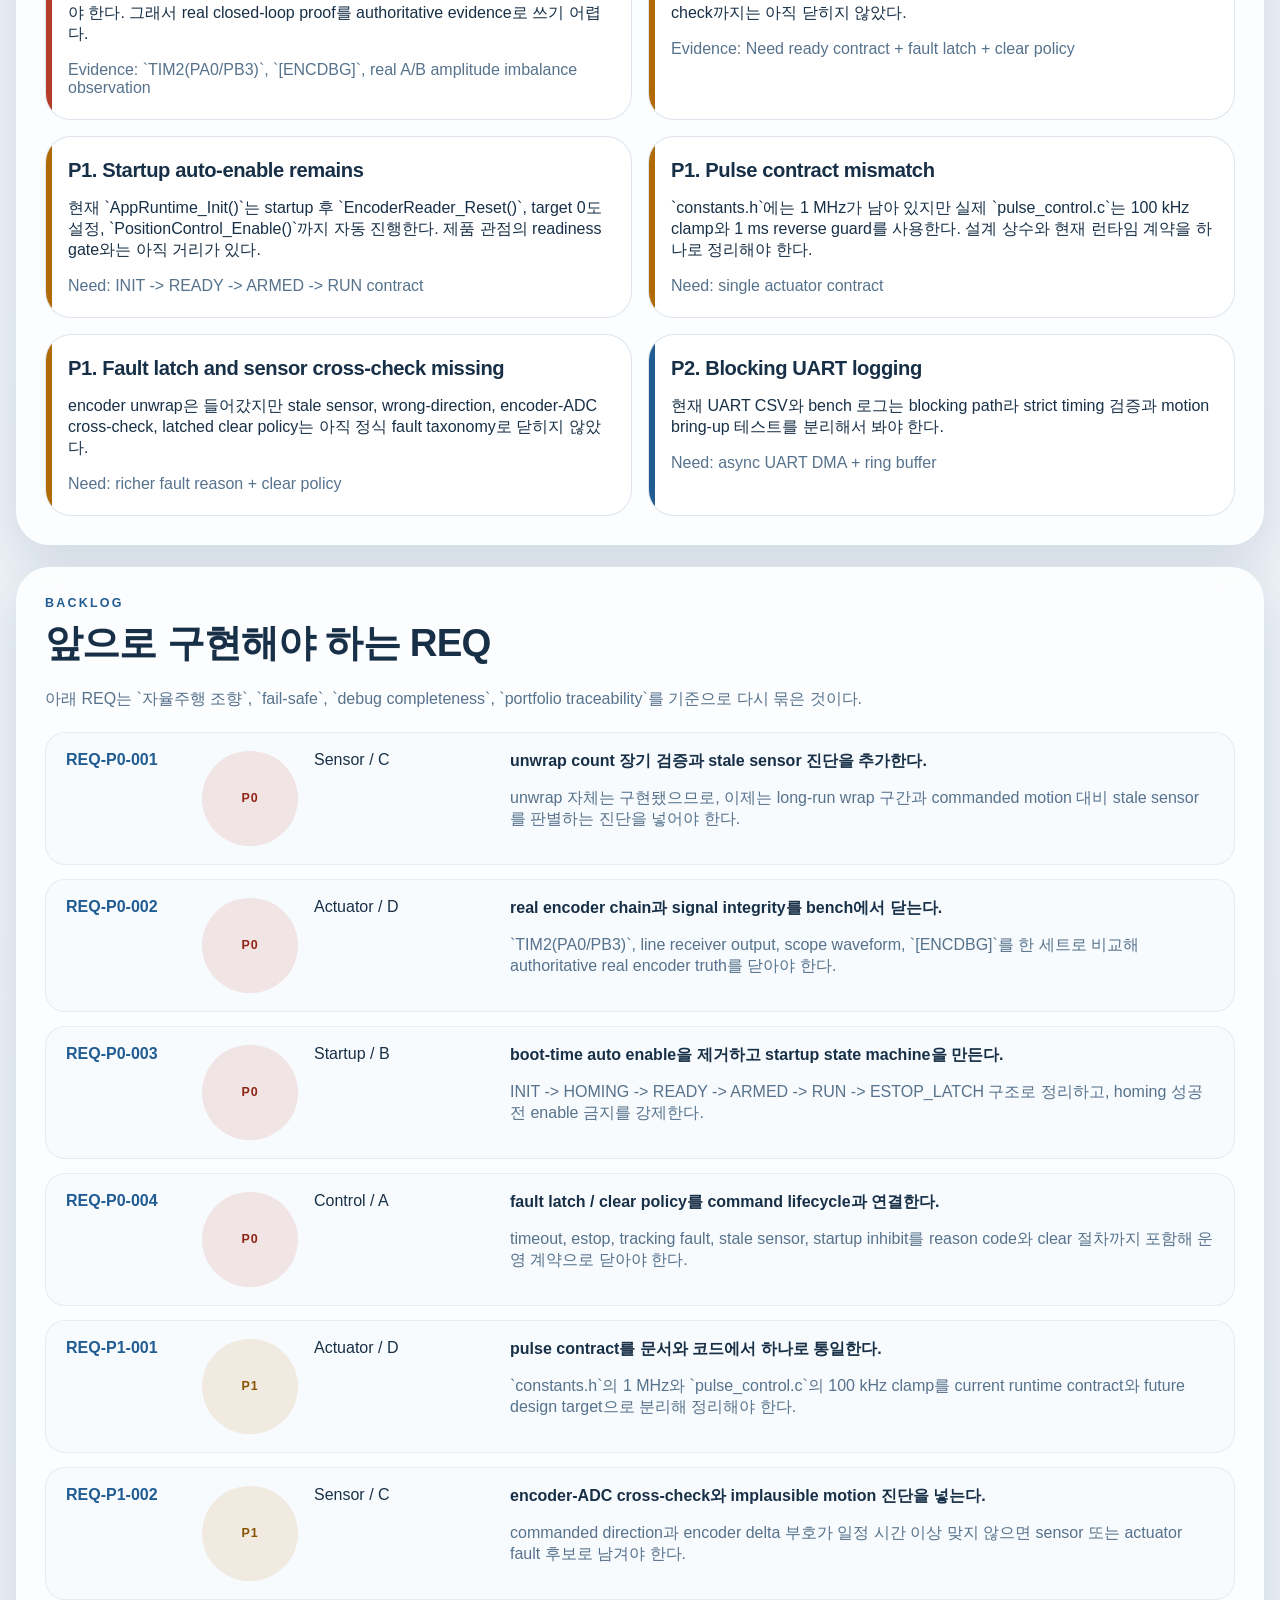
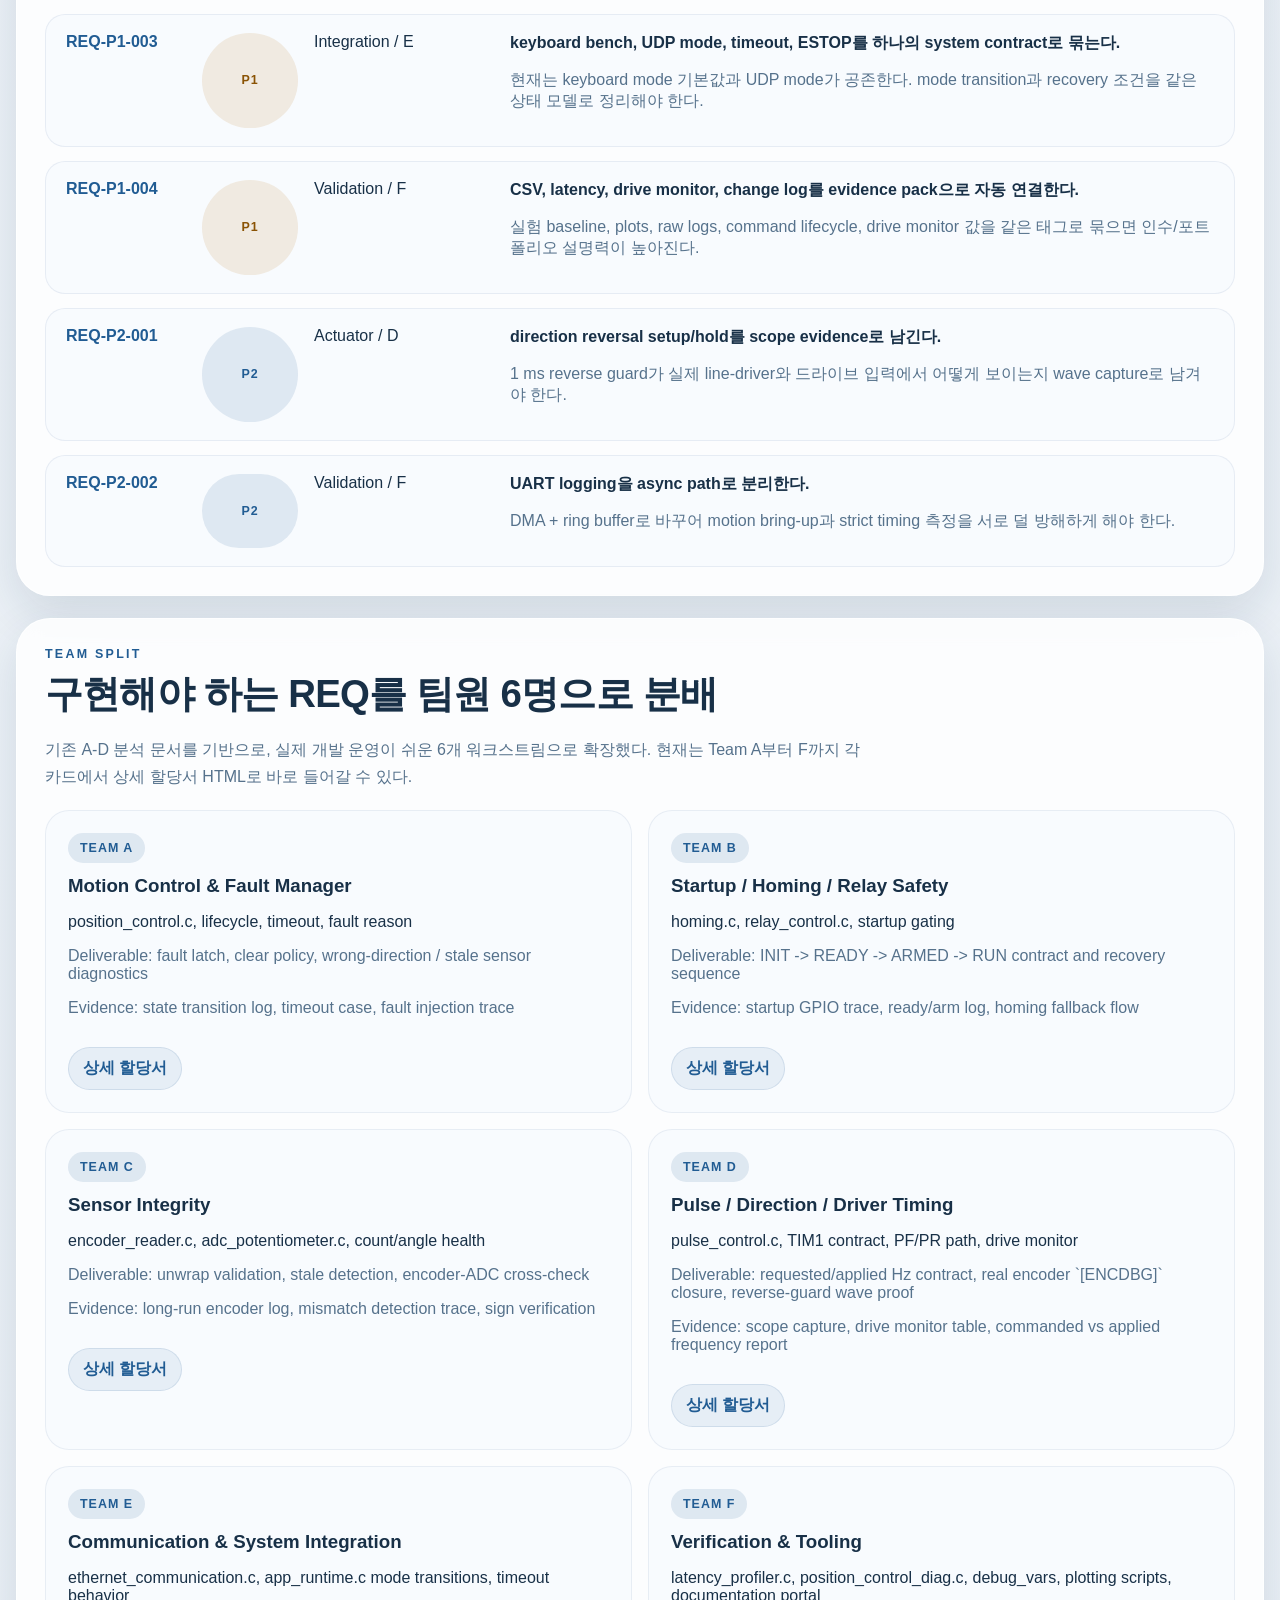
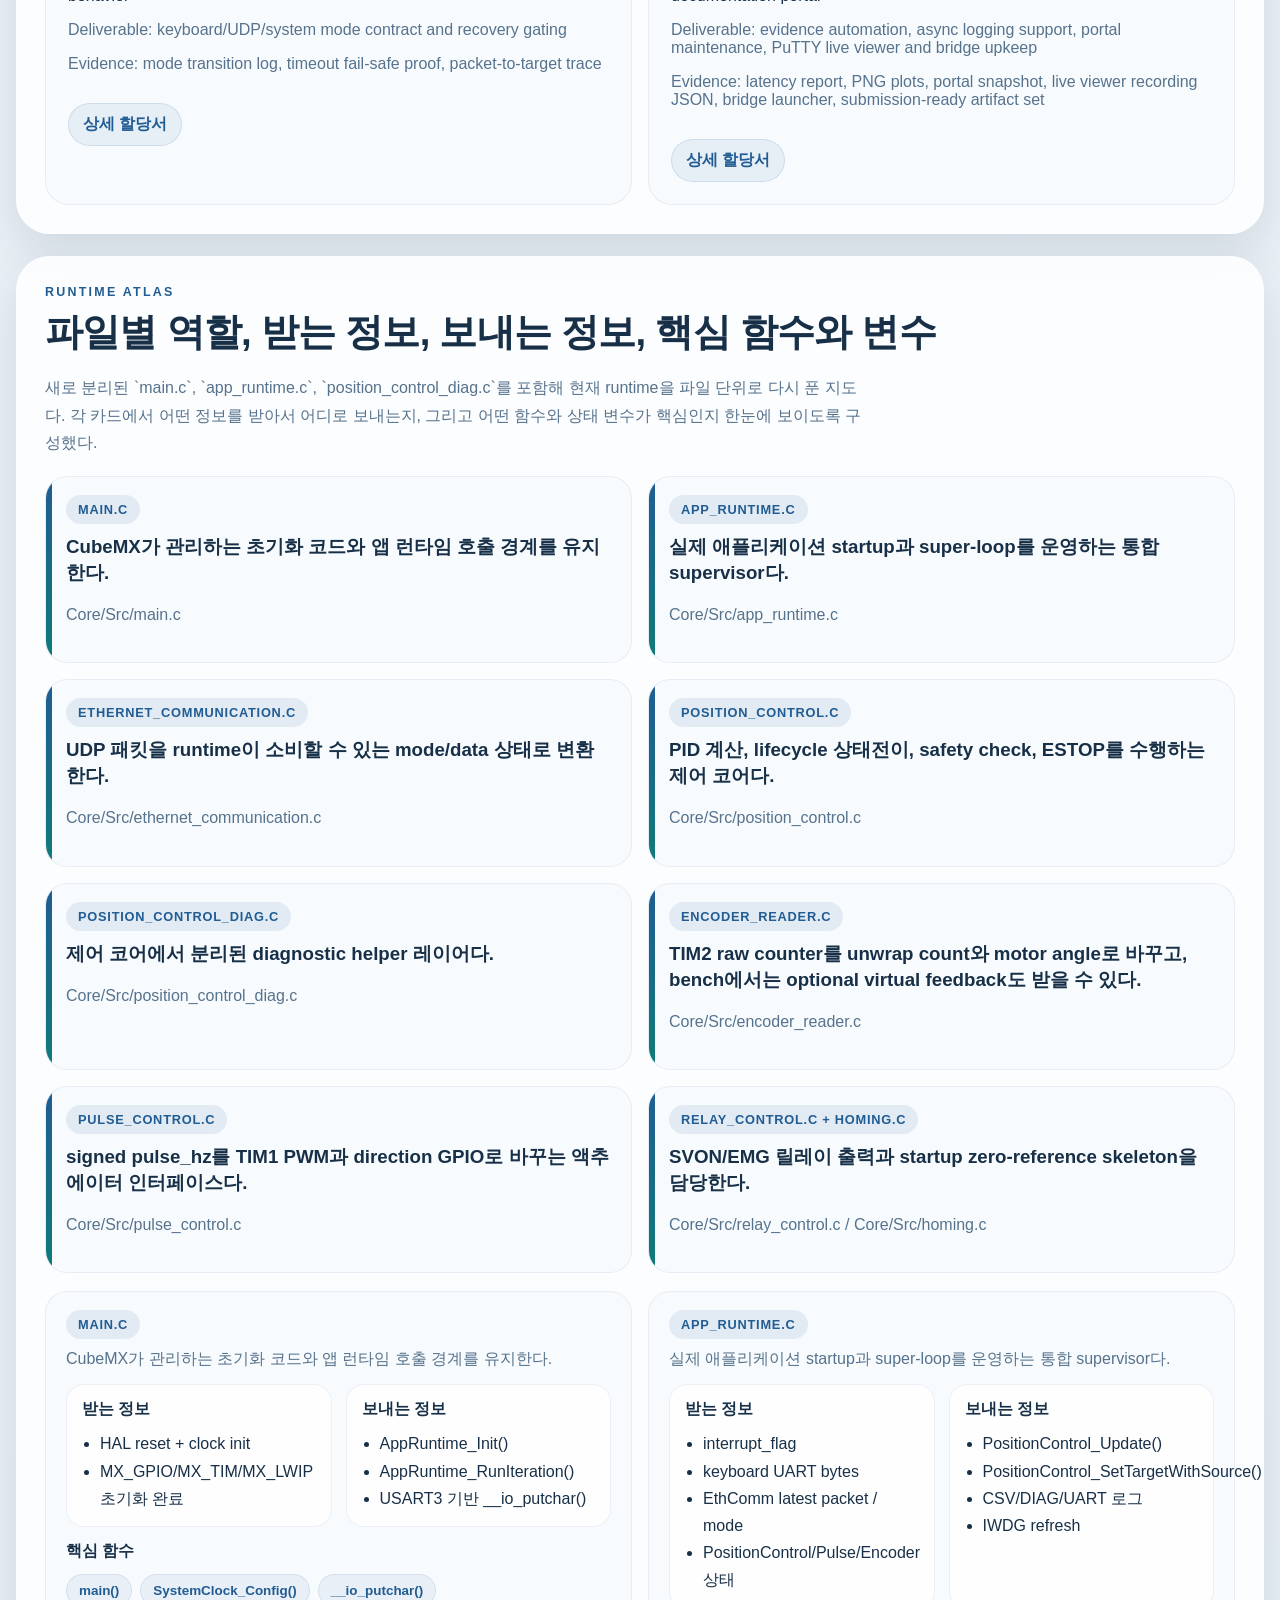
==== commit 67d604b8: "docs: add steering portal member briefs and tooling links" ====
--- a/docs/steering_portal/index.html
+++ b/docs/steering_portal/index.html
@@ -409,6 +409,7 @@
             <h3>분석 절차</h3>
             <ol class="number-list">
               <li>UART raw log를 PuTTY session log로 저장한다.</li>
+              <li>`../putty/index.html` 또는 `putty_log/start_putty_live_viewer.ps1`로 PuTTY live viewer를 열어 타입별 분류, bridge live, recording 저장을 먼저 본다.</li>
               <li>`python putty_log/plot_putty_log.py ...`로 control / latency plot을 생성한다.</li>
               <li>`target`, `current`, `error`, `output`, `dir`, `enc`를 먼저 본다.</li>
               <li>그 다음 `LATENCY_STAGE`와 deadline miss를 붙여 timing evidence를 만든다.</li>
@@ -529,6 +530,7 @@
           <h2>구현해야 하는 REQ를 팀원 6명으로 분배</h2>
           <p class="section-copy">
             기존 A-D 분석 문서를 기반으로, 실제 개발 운영이 쉬운 6개 워크스트림으로 확장했다.
+            현재는 Team A부터 F까지 각 카드에서 상세 할당서 HTML로 바로 들어갈 수 있다.
           </p>
         </div>
         <div id="team-grid" class="team-grid"></div>
@@ -588,10 +590,42 @@
             <strong>Doxygen Home</strong>
             <span>구조체와 타입 중심 탐색</span>
           </a>
+          <a class="link-card" href="../putty/index.html">
+            <strong>PuTTY Live Viewer</strong>
+            <span>`putty.log` bridge live, record split, interpretation, recording export</span>
+          </a>
           <a class="link-card" href="../README.md">
             <strong>Documentation Index</strong>
             <span>README, REQ, member docs, latency docs</span>
           </a>
+          <a class="link-card" href="../matlab_simulink_application_plan.md">
+            <strong>MATLAB / Simulink Plan</strong>
+            <span>shadow model, export-function, target monitor 적용 순서</span>
+          </a>
+          <a class="link-card" href="../members/position_control.html">
+            <strong>Position Control Brief</strong>
+            <span>fault manager, enable gate, deadband, tuning evidence 요구사항</span>
+          </a>
+          <a class="link-card" href="../members/adc_encoder.html">
+            <strong>ADC + Encoder Brief</strong>
+            <span>현재 구현, 부족한 점, 센서 담당 상세 REQ</span>
+          </a>
+          <a class="link-card" href="../members/pulse_control.html">
+            <strong>Pulse Control Brief</strong>
+            <span>actuator contract, gate, waveform evidence 요구사항</span>
+          </a>
+          <a class="link-card" href="../members/homing_relay.html">
+            <strong>Homing + Relay Brief</strong>
+            <span>startup state machine, homing gate, relay truth table 요구사항</span>
+          </a>
+          <a class="link-card" href="../members/ethernet_integration.html">
+            <strong>Ethernet Integration Brief</strong>
+            <span>UDP mode contract, timeout, system integration 요구사항</span>
+          </a>
+          <a class="link-card" href="../members/verification_tooling.html">
+            <strong>Verification &amp; Tooling Brief</strong>
+            <span>latency, debug vars, plots, portal, evidence automation 요구사항</span>
+          </a>
         </div>
       </section>
     </main>
--- a/docs/steering_portal/styles.css
+++ b/docs/steering_portal/styles.css
@@ -862,6 +862,24 @@
 .team-card h3 {
   margin-top: 12px;
   margin-bottom: 10px;
+}
+
+.team-brief-link {
+  display: inline-flex;
+  align-items: center;
+  margin-top: 14px;
+  padding: 10px 14px;
+  border-radius: 999px;
+  background: rgba(33, 92, 147, 0.08);
+  border: 1px solid rgba(33, 92, 147, 0.12);
+  color: var(--accent);
+  font-weight: 700;
+  text-decoration: none;
+}
+
+.team-brief-link:hover {
+  border-color: rgba(33, 92, 147, 0.26);
+  box-shadow: 0 10px 24px rgba(33, 92, 147, 0.08);
 }
 
 .module-chip {
